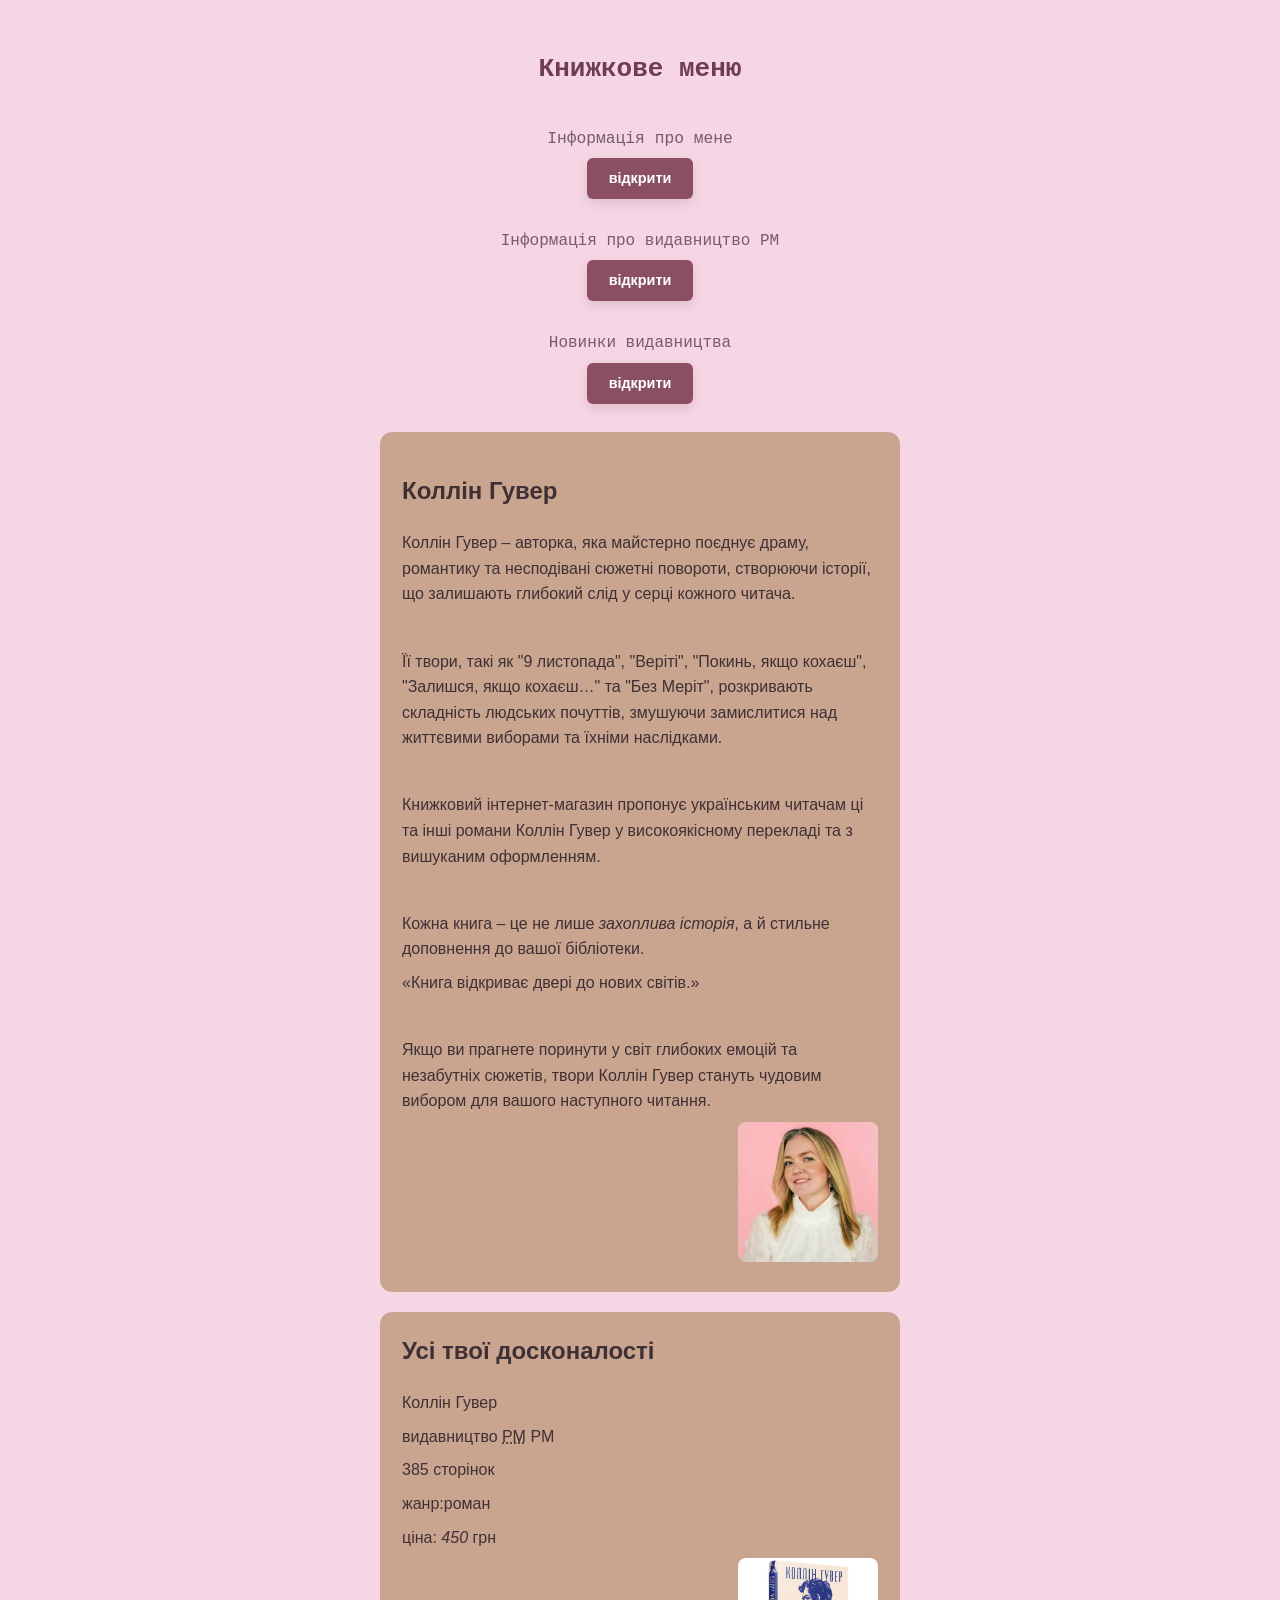
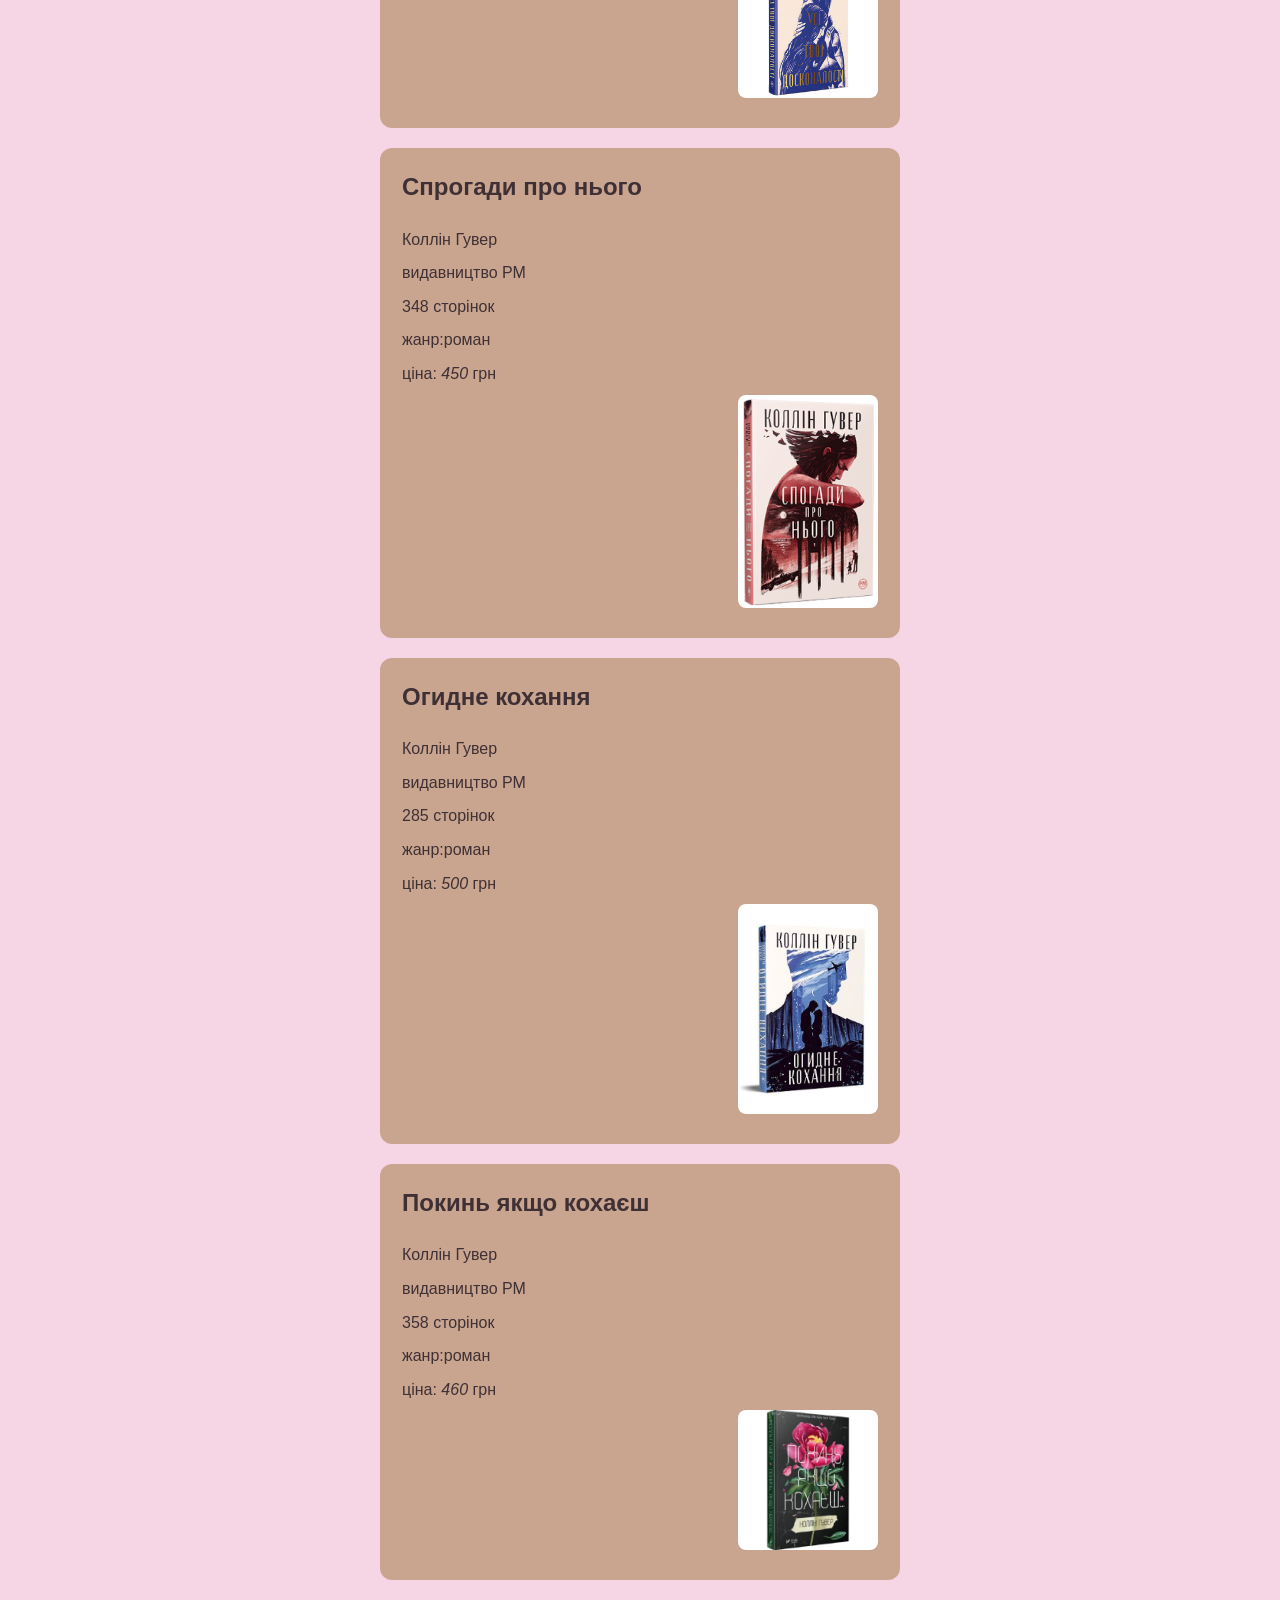
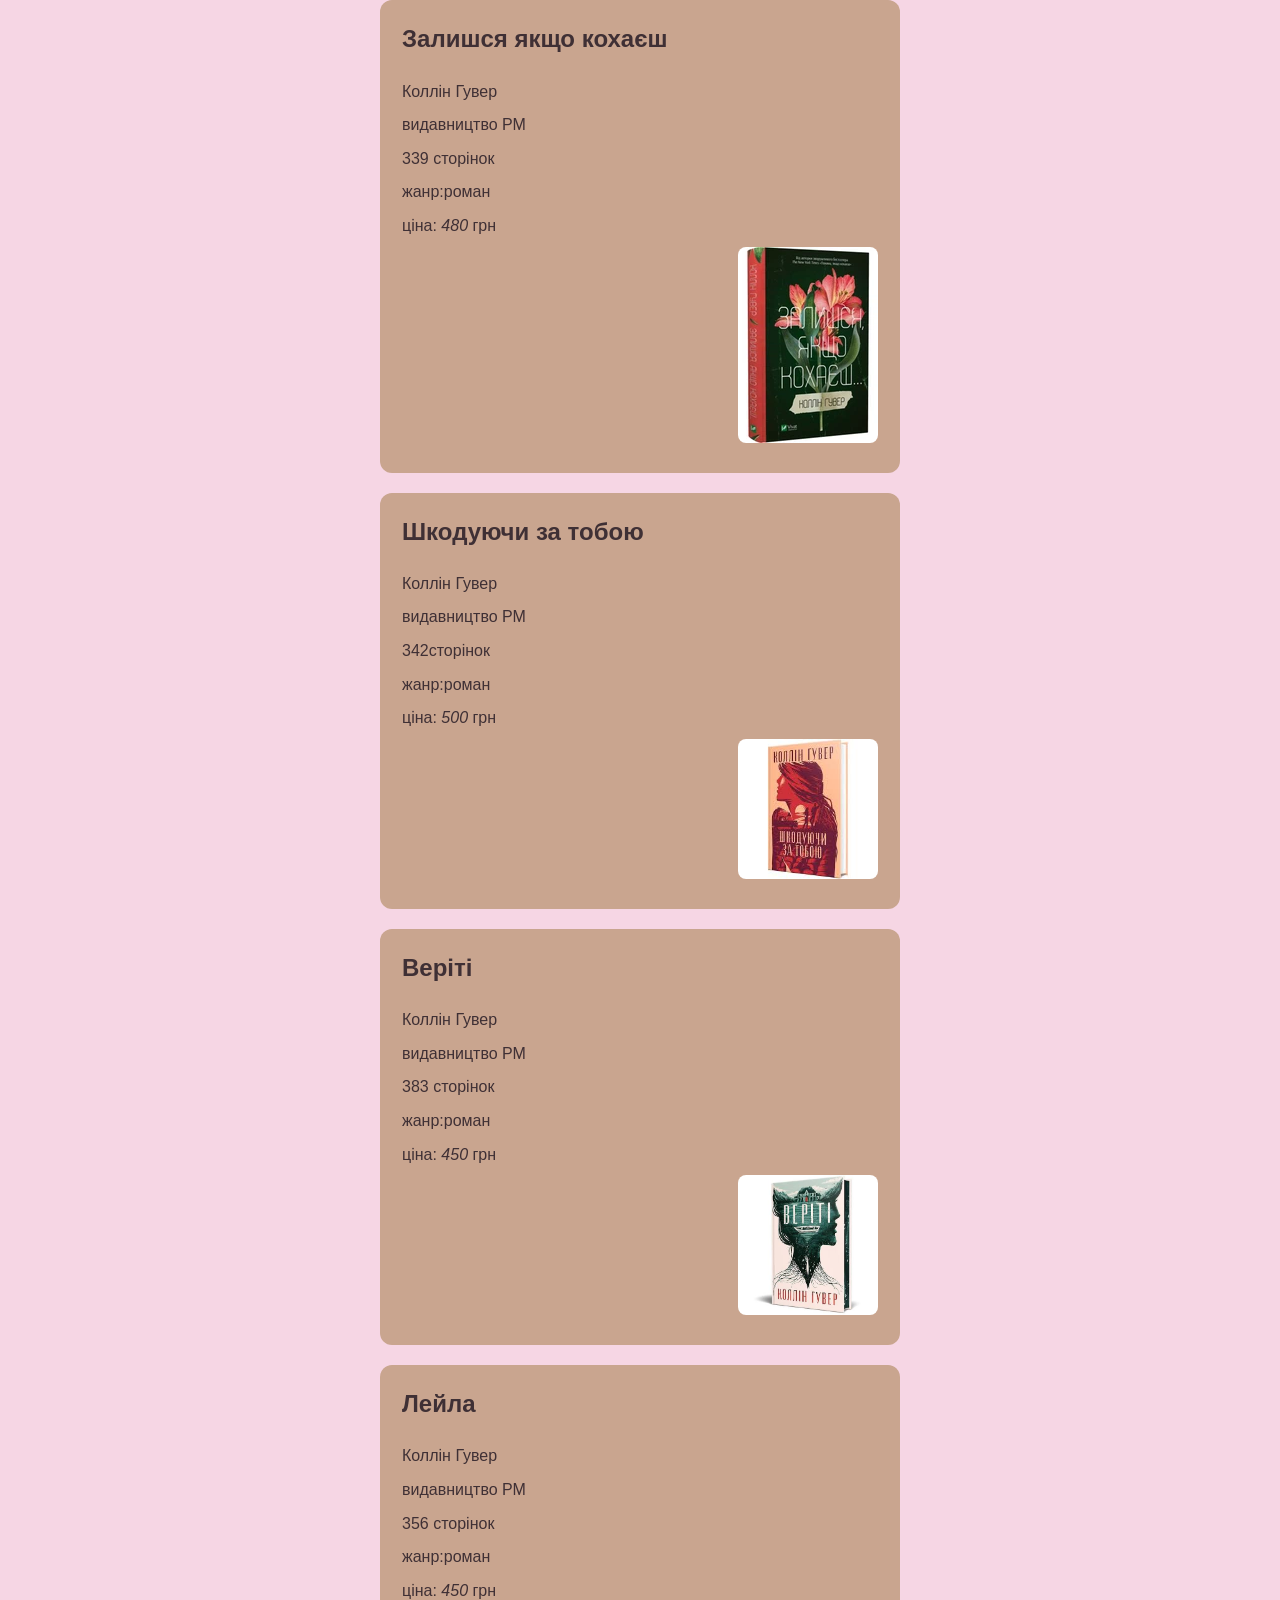
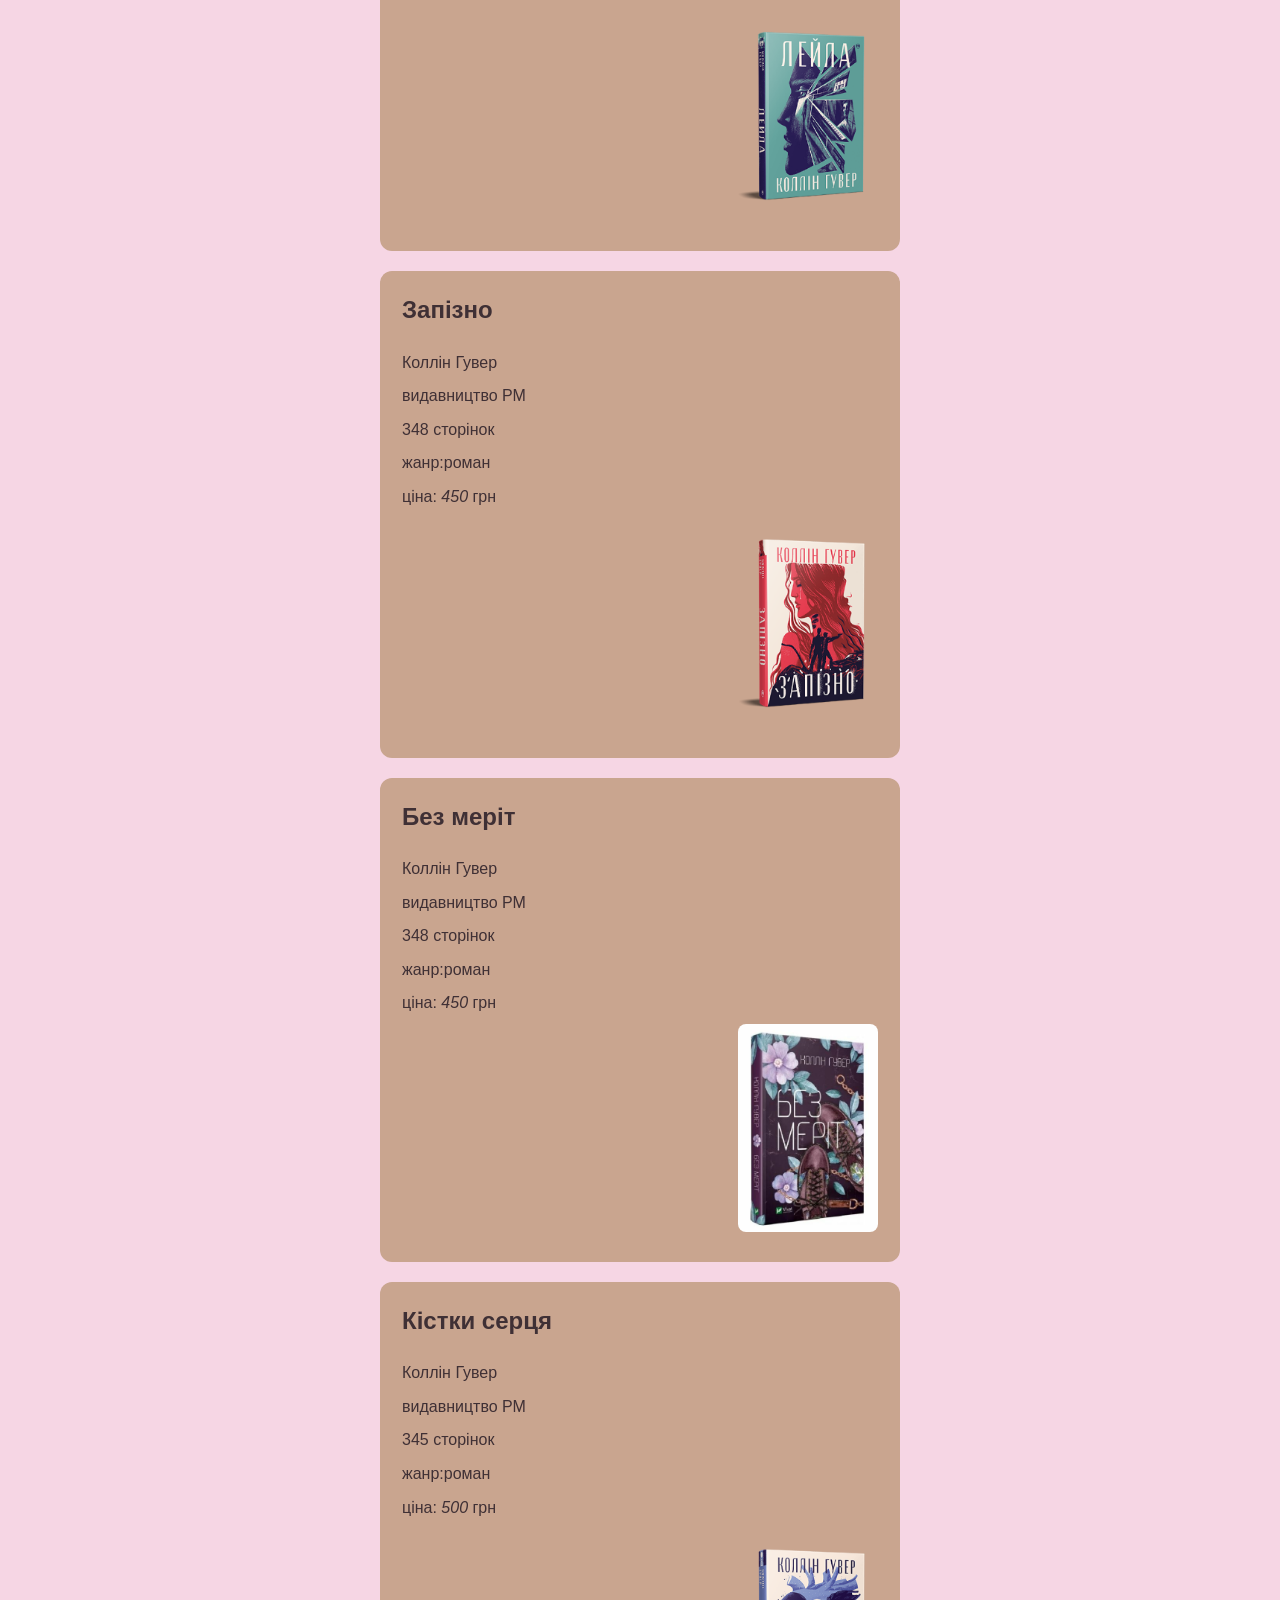
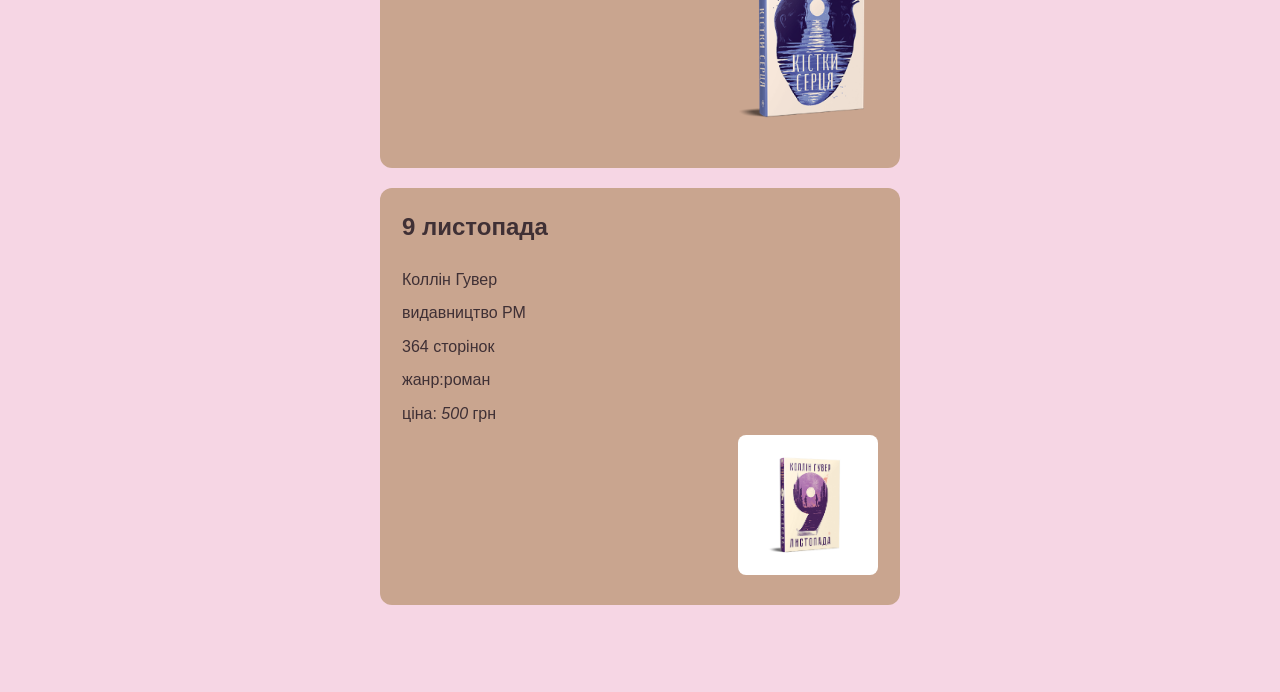
==== index.html @ daf4330b "More tags" ====
<!DOCTYPE html>
<html lang="uk">
<head>
    <meta charset="UTF-8">
    <meta name="author" content="Верстюк Аліна Любомирівна">
    <meta name="description" content="Книжкове меню">
    <meta name="keywords" content="книги, меню, видавництво, РМ, Коллін Гувер">
    <link rel="stylesheet" href="style.css">
    <title>Книжкове меню — книги Коллін Гувер</title>
</head>
<body>
    <header>
        <h1><tt title="Книжкове меню" id="menu-title">Книжкове меню</tt></h1>
        <p style="font-size: 1.25em;" dir="auto" align="center"> <code title="Інформація про мене" id="info-about-me">Інформація про мене</code> </p>
        <a href="avtor.html">відкрити</a>
        <p> <code title="Інформація про видавництво РМ" id="info-publisher">Інформація про видавництво РМ</code> </p>
        <a href="pm.html">відкрити</a>
        <p> <code title="Новинки видавництва" id="new-releases">Новинки видавництва</code> </p>
        <a href="new.html">відкрити</a>
    </header>
    <section class="book">
        <h1>Коллін Гувер</h1>
        <p>Коллін Гувер – авторка, яка майстерно поєднує драму, романтику та несподівані сюжетні повороти, створюючи історії, що залишають глибокий слід у серці кожного читача.</p>
       <br style="font-size: 1.25em;" id="br1" class="br-author">
        <p>Її твори, такі як "9 листопада", "Веріті", "Покинь, якщо кохаєш", "Залишся, якщо кохаєш…" та "Без Меріт", розкривають складність людських почуттів, змушуючи замислитися над життєвими виборами та їхніми наслідками.</p>
        <br style="font-size: 1.25em;" id="br2" class="br-author">
        <p>Книжковий інтернет-магазин пропонує українським читачам ці та інші романи Коллін Гувер у високоякісному перекладі та з вишуканим оформленням.</p>
       <br style="font-size: 1.25em;" id="br3" class="br-author">
        <p>Кожна книга – це не лише <i>захоплива історія</i>, а й стильне доповнення до вашої бібліотеки.</p>
        <p><q>Книга відкриває двері до нових світів.</q></p>
       <br style="font-size: 1.25em;" id="br4" class="br-author">
        <p>Якщо ви прагнете поринути у світ глибоких емоцій та незабутніх сюжетів, твори Коллін Гувер стануть чудовим вибором для вашого наступного читання.</p>
        <img src="images (3).jpeg" alt="book">
    </section>
    <div class="book">
        <h2>Усі твої досконалості</h2>
        <p>Коллін Гувер</p>
        <p>видавництво  <abbr title="Рідна мова" lang="uk" class="publisher">РМ</abbr> РM</p>
        <p>385 сторінок</p>
        <p>жанр:роман</p>
        <p>ціна: <var>450</var> грн</p>
        <img src="74-500x500.jpg" alt="book">
    </div>
     <div class="book">
        <h2>Cпрогади про нього</h2>
        <p>Коллін Гувер</p>
        <p>видавництво РМ</p>
        <p>348 сторінок</p>
        <p>жанр:роман</p>
        <p>ціна: <var> 450</var> грн</p>
        <img src="spogadysite-1500x2250.png" alt="book">
    </div>
    <div class="book">
        <h2>Огидне кохання</h2>
        <p>Коллін Гувер</p>
        <p>видавництво РМ</p>
        <p>285 сторінок</p>
        <p>жанр:роман</p>
        <p>ціна: <var>500</var> грн</p>
        <img src="images.jpeg" alt="book">
    </div>
    <div class="book">
        <h2>Покинь якщо кохаєш</h2>
        <p>Коллін Гувер</p>
        <p>видавництво РМ</p>
        <p>358 сторінок</p>
        <p>жанр:роман</p>
        <p>ціна: <var>460</var> грн</p>
        <img src="13ea3122-9adb-11e8-8100-000c29ae1566_4d723474-8510-11ec-8166-0050568ef5e6.webp" alt="book">
    </div>
    <div class="book">
        <h2>Залишся якщо кохаєш</h2>
        <p>Коллін Гувер</p>
        <p>видавництво РМ</p>
        <p>339 сторінок</p>
        <p>жанр:роман</p>
        <p>ціна: <var>480</var> грн</p>
        <img src="413320401.webp" alt="book">
    </div>
    <div class="book">
        <h2>Шкодуючи за тобою</h2>
        <p>Коллін Гувер</p>
        <p>видавництво РМ</p>
        <p>342сторінок</p>
        <p>жанр:роман</p>
        <p>ціна: <var>500</var> грн</p>
        <img src="images (1).jpeg" alt="book">
    </div>
    <div class="book">
        <h2>Веріті</h2>
        <p>Коллін Гувер</p>
        <p>видавництво РМ</p>
        <p>383 сторінок</p>
        <p>жанр:роман</p>
        <p>ціна: <var>450</var> грн</p>
        <img src="images (2).jpeg" alt="book">
    </div>
    <div class="book">
        <h2>Лейла</h2>
        <p>Коллін Гувер</p>
        <p>видавництво РМ</p>
        <p>356 сторінок</p>
        <p>жанр:роман</p>
        <p>ціна: <var>450</var> грн</p>
        <img src="layla300-1500x2250.png" alt="book">
    </div>
     <div class="book">
        <h2>Запізно</h2>
        <p>Коллін Гувер</p>
        <p>видавництво РМ</p>
        <p>348 сторінок</p>
        <p>жанр:роман</p>
        <p>ціна: <var>450</var> грн</p>
        <img src="toolate-1500x2250.png" alt="book">
    </div>
    <div class="book">
        <h2>Без меріт</h2>
        <p>Коллін Гувер</p>
        <p>видавництво РМ</p>
        <p>348 сторінок</p>
        <p>жанр:роман</p>
        <p>ціна: <var>450</var> грн</p>
        <img src="168d15_w600.jpg" alt="book">
    </div>
     <div class="book">
        <h2>Кістки серця</h2>
        <p>Коллін Гувер</p>
        <p>видавництво РМ</p>
        <p>345 сторінок</p>
        <p>жанр:роман</p>
        <p>ціна: <var>500</var> грн</p>
        <img src="sr-8512-96-01kistkysertsya-1500x2250.png" alt="book">
    </div>
     <div class="book">
        <h2>9 листопада</h2>
        <p>Коллін Гувер</p>
        <p>видавництво РМ</p>
        <p>364 сторінок</p>
        <p>жанр:роман</p>
        <p>ціна: <var>500</var> грн</p>
        <img src="582135912.webp" alt="book">
    </div>
</body>
</html>
---- style.css ----
body {
    max-width: 1120px; /* Максимальна ширина */
    margin: 0 auto; /* Зовнішні відступи та центрування */
    padding: 48px 24px 72px; /* Внутрішні відступи */
    color: #3f3035; /* Колір тексту */
    background: #f6d6e4; /* Колір фону */
    font-family: Arial, Helvetica, sans-serif; /* Шрифт тексту */
    line-height: 1.6; /* Міжрядковий інтервал */
}

body > h1,
body > header > h1 {
    margin: 0 0 36px; /* Зовнішні відступи */
    color: #6f3d50; /* Колір тексту */
    font-family: Georgia, 'Times New Roman', serif; /* Шрифт заголовка */
    line-height: 1.1; /* Міжрядковий інтервал */
    text-align: center; /* Вирівнювання по центру */
}

body > p,
body > header > p {
    max-width: 760px; /* Максимальна ширина */
    margin: 18px auto 6px; /* Відступи та центрування */
    color: #755d66; /* Колір тексту */
    font-size: 1rem; /* Розмір шрифту */
    text-align: center; /* Вирівнювання по центру */
}

body > a,
body > header > a {
    display: block; /* Блокове відображення */
    width: fit-content; /* Ширина за вмістом */
    margin: 0 auto 28px; /* Відступи та центрування */
    padding: 9px 22px; /* Внутрішні відступи */
    color: #ffffff; /* Колір тексту */
    background: #8a4f63; /* Колір фону */
    border-radius: 6px; /* Заокруглення кутів */
    box-shadow: 0 4px 12px rgba(111, 61, 80, 0.16); /* Тінь елемента */
    font-size: 0.9rem; /* Розмір шрифту */
    font-weight: 600; /* Насиченість шрифту */
    text-decoration: none; /* Без підкреслення */
}

body > a:hover,
body > a:focus-visible,
body > header > a:hover,
body > header > a:focus-visible {
    color: #ffffff; /* Колір тексту */
    background: #703b50; /* Колір фону */
    box-shadow: 0 7px 16px rgba(111, 61, 80, 0.22); /* Тінь елемента */
    transform: translateY(-2px); /* Зсув угору */
}

.publisher-page {
    max-width: 900px; /* Максимальна ширина */
    background: #f3d2df; /* Колір фону */
}

.publisher-heading {
    margin-bottom: 28px; /* Нижній відступ */
    color: #704552; /* Колір тексту */
}

.publisher-description {
    max-width: 820px; /* Максимальна ширина */
    padding: 28px 32px; /* Внутрішні відступи */
    color: #5c4144; /* Колір тексту */
    background: #d8b69f; /* Колір фону */
    border: 1px solid rgba(112, 69, 82, 0.14); /* Рамка елемента */
    border-radius: 8px; /* Заокруглення кутів */
    box-shadow: 0 8px 20px rgba(112, 69, 82, 0.1); /* Тінь елемента */
    text-align: left; /* Вирівнювання ліворуч */
}

.publisher-logo {
    display: block; /* Блокове відображення */
    max-width: min(100%, 260px); /* Адаптивна максимальна ширина */
    height: auto; /* Автоматична висота */
    margin: 32px auto 0; /* Відступи та центрування */
    border-radius: 8px; /* Заокруглення кутів */
}

.author-page {
    max-width: 900px; /* Максимальна ширина */
    background: #f4d7e2; /* Колір фону */
}

.author-heading {
    margin-bottom: 28px; /* Нижній відступ */
    color: #704552; /* Колір тексту */
}

.author-description {
    max-width: 760px; /* Максимальна ширина */
    margin: 12px auto; /* Відступи та центрування */
    padding: 16px 24px; /* Внутрішні відступи */
    color: #5c4144; /* Колір тексту */
    background: #d7b39d; /* Колір фону */
    border-left: 4px solid #8a4f63; /* Ліва рамка */
    border-radius: 6px; /* Заокруглення кутів */
    box-shadow: 0 6px 16px rgba(112, 69, 82, 0.1); /* Тінь елемента */
}

.author-intro {
    color: #673d4b; /* Колір тексту */
    font-family: Georgia, 'Times New Roman', serif; /* Шрифт тексту */
    font-size: 1.35rem; /* Розмір шрифту */
    font-weight: 700; /* Жирний шрифт */
    text-align: center; /* Вирівнювання по центру */
}

.author-photo {
    display: block; /* Блокове відображення */
    width: min(100%, 280px); /* Адаптивна ширина */
    height: 340px; /* Висота */
    margin: 30px auto 0; /* Відступи та центрування */
    object-fit: cover; /* Заповнення області з обрізанням */
    border: 6px solid #fff1f5; /* Рамка зображення */
    border-radius: 8px; /* Заокруглення кутів */
    box-shadow: 0 8px 20px rgba(112, 69, 82, 0.18); /* Тінь елемента */
}

.new-books-page {
    max-width: 980px; /* Максимальна ширина */
    background: #f4d7e2; /* Колір фону */
}

.new-books-page > h1 {
    margin-bottom: 40px; /* Нижній відступ */
    color: #704552; /* Колір тексту */
}

.new-book-card {
    max-width: 650px; /* Максимальна ширина */
    min-height: 155px; /* Мінімальна висота */
    margin: 22px auto; /* Відступи та центрування */
    padding: 20px 24px; /* Внутрішні відступи */
    background: #d7b39d; /* Колір фону */
    border: 1px solid rgba(112, 69, 82, 0.14); /* Рамка елемента */
    border-radius: 12px; /* Заокруглення кутів */
    box-shadow: 0 8px 20px rgba(112, 69, 82, 0.1); /* Тінь елемента */
    box-sizing: border-box; /* Розміри разом із рамкою */
    overflow: hidden; /* Вміщення плаваючого зображення */
}

.new-book-card h2 {
    margin: 0; /* Без зовнішніх відступів */
    color: #673d4b; /* Колір тексту */
    font-family: Georgia, 'Times New Roman', serif; /* Шрифт заголовка */
    font-size: 1.35rem; /* Розмір шрифту */
}

.new-book-card p {
    margin: 6px 0 0; /* Верхній відступ */
    color: #674f52; /* Колір тексту */
}

.new-book-card img {
    float: right; /* Розташування праворуч */
    width: 110px; /* Ширина */
    height: 155px; /* Висота */
    margin-left: 28px; /* Відступ від тексту */
    object-fit: cover; /* Заповнення області з обрізанням */
    border: 4px solid #fbeaf0; /* Рамка зображення */
    border-radius: 8px; /* Заокруглення кутів */
    box-shadow: 0 6px 14px rgba(103, 61, 75, 0.22); /* Тінь елемента */
    box-sizing: border-box; /* Розміри разом із рамкою */
}

.book{
    max-width: 520px; /* Максимальна ширина */
    padding: 20px 22px; /* Внутрішні відступи */
    margin: 20px auto; /* Відступи та центрування */
    background-color: #c9a58f; /* Колір фону */
    border-radius: 12px; /* Заокруглення кутів */
    box-sizing: border-box; /* Розміри разом із рамкою */
    overflow: hidden; /* Приховування зайвого вмісту */
}

.book h2 {
    margin-top: 0; /* Без верхнього відступу */
}

.book img {
    float: right; /* Розташування праворуч */
    width: 140px; /* Ширина */
    height: auto; /* Автоматична висота */
    margin-left: 20px; /* Лівий відступ */
    margin-bottom: 10px; /* Нижній відступ */
    border-radius: 8px; /* Заокруглення кутів */
    display: block; /* Блокове відображення */
}

.book p {
    margin: 8px 0; /* Вертикальні відступи */
}
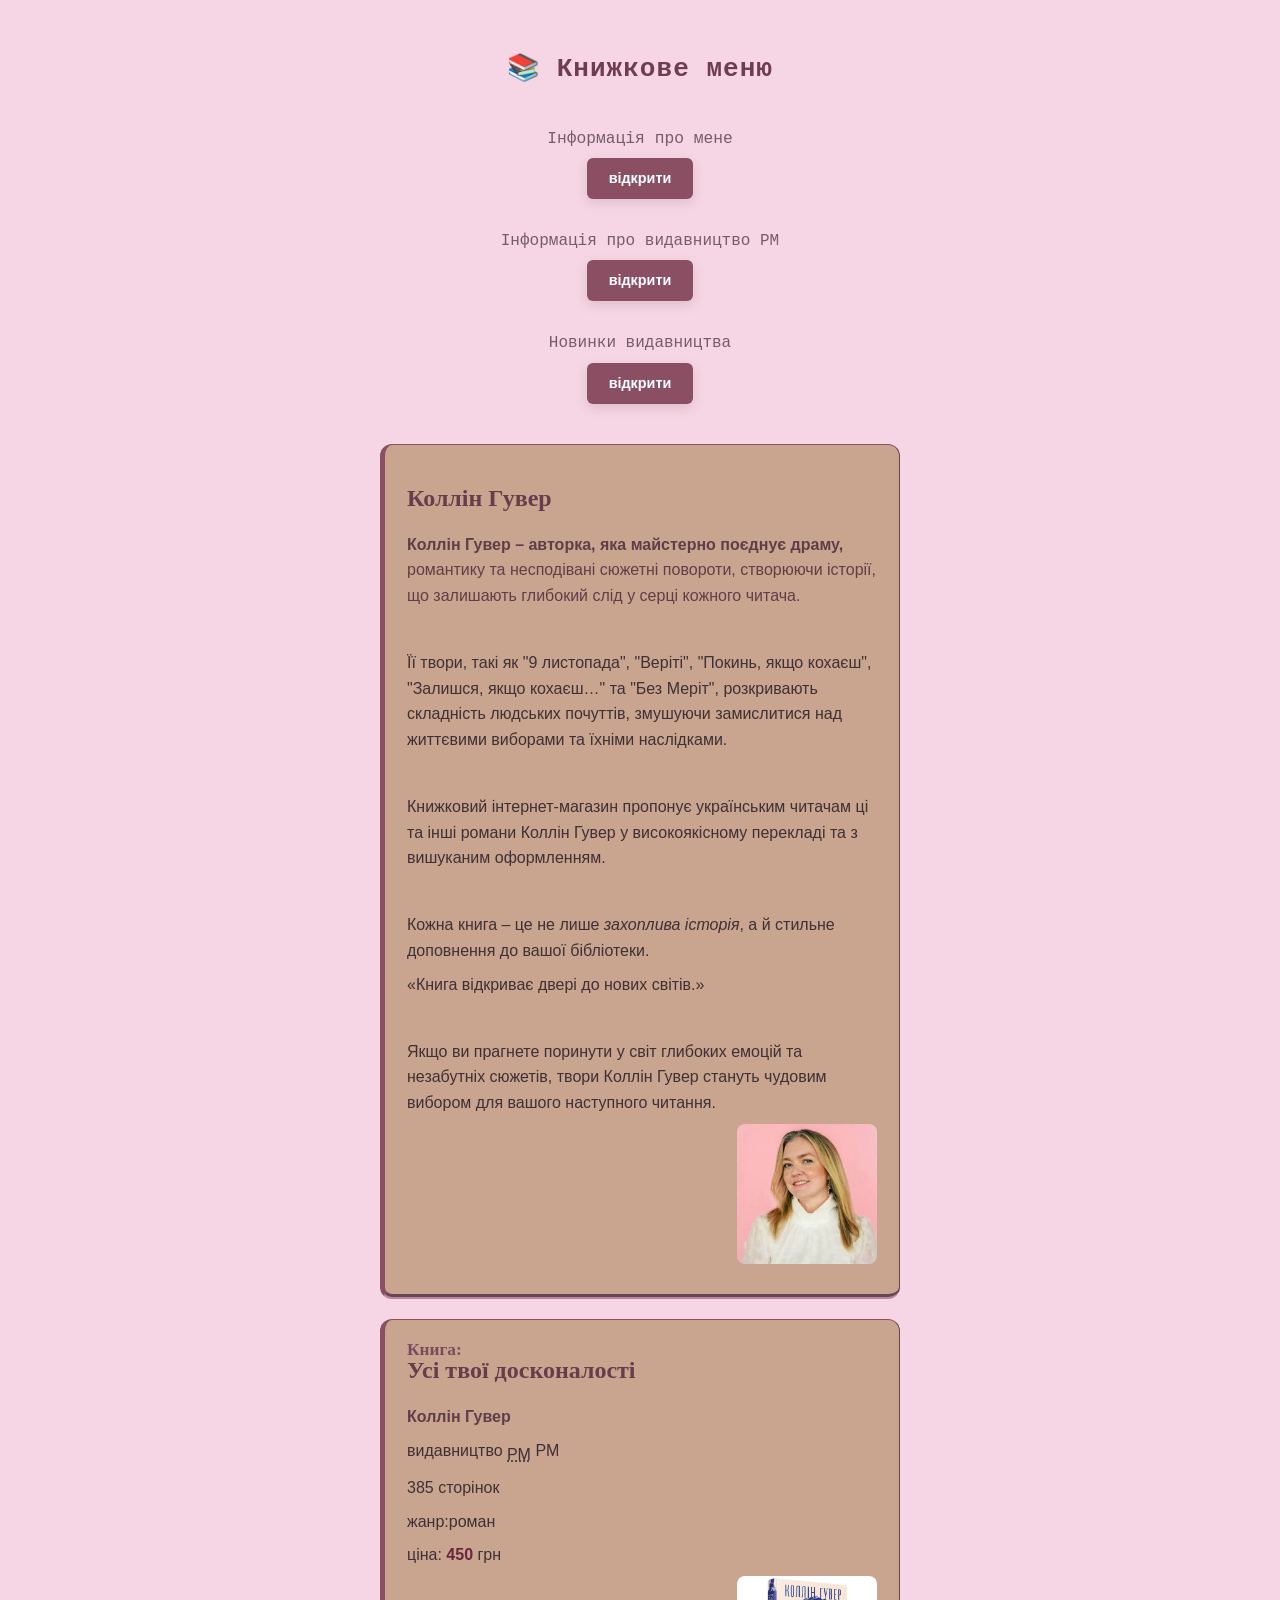
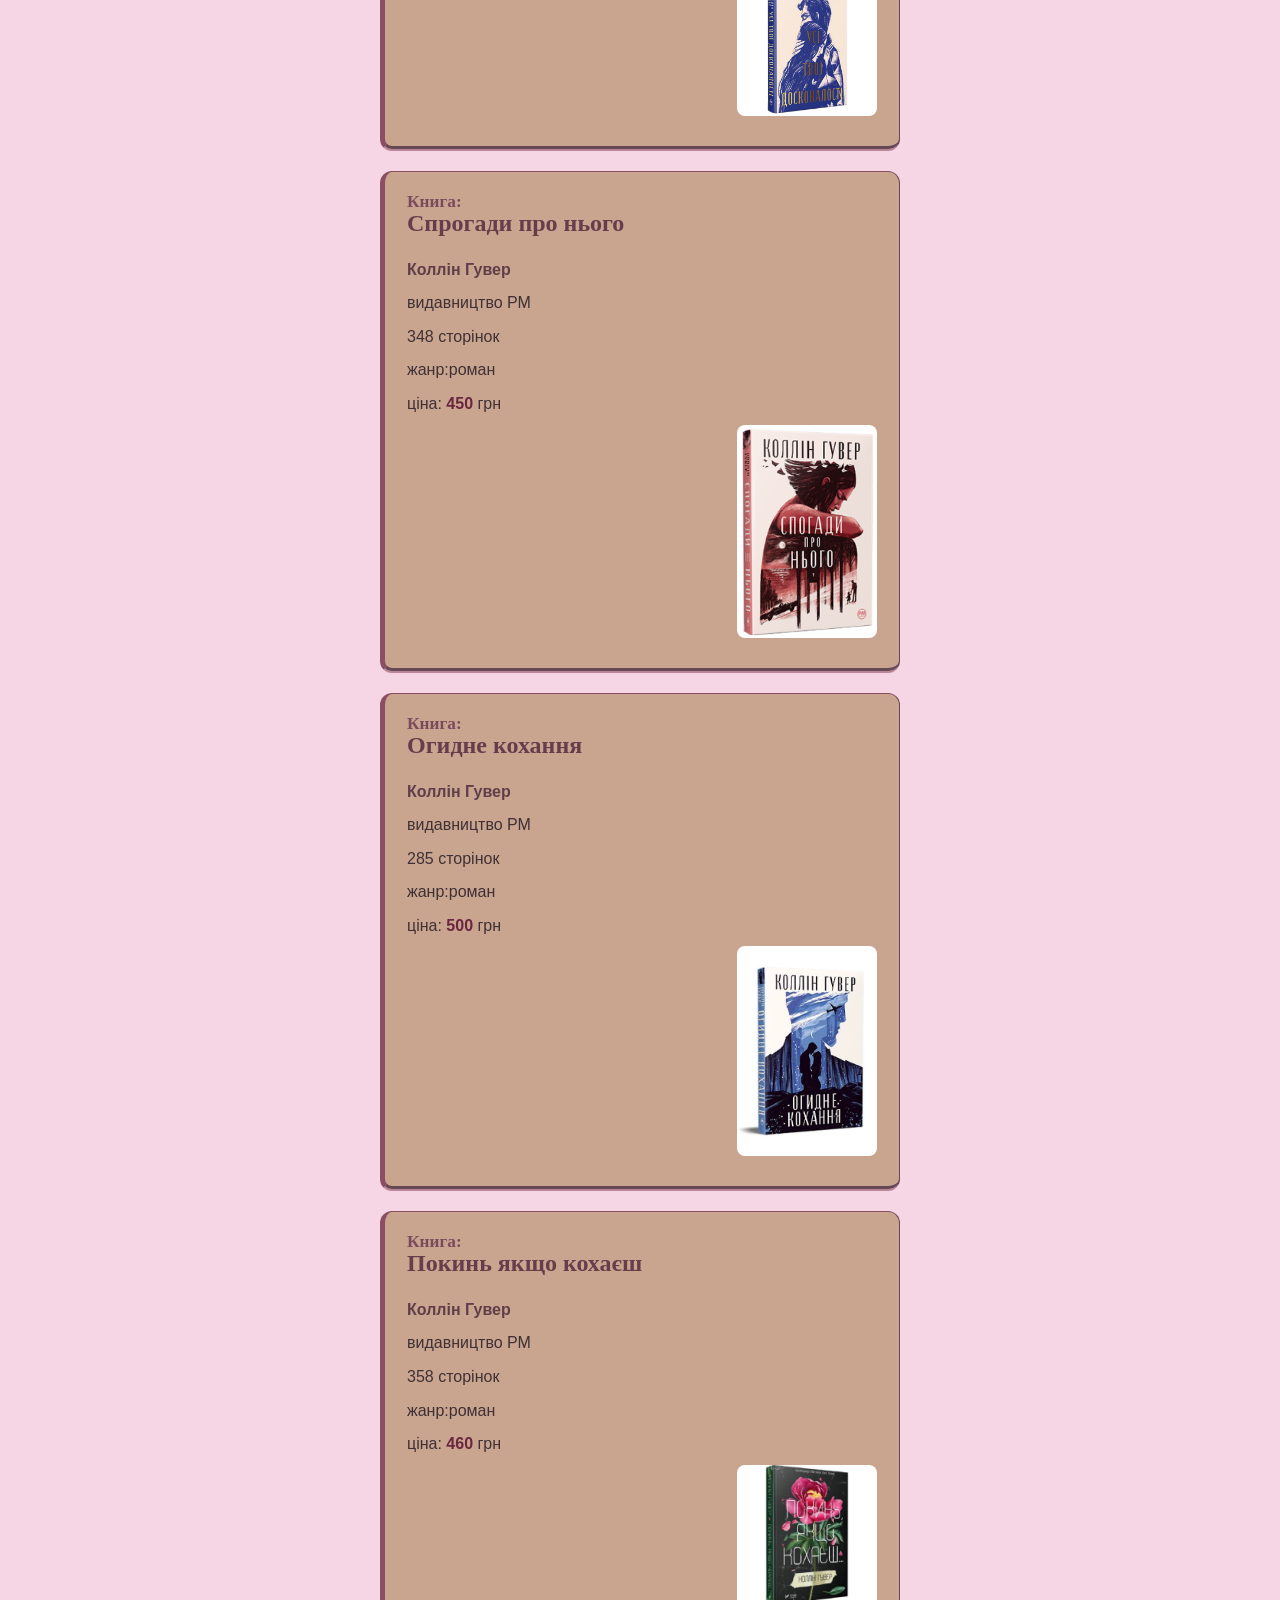
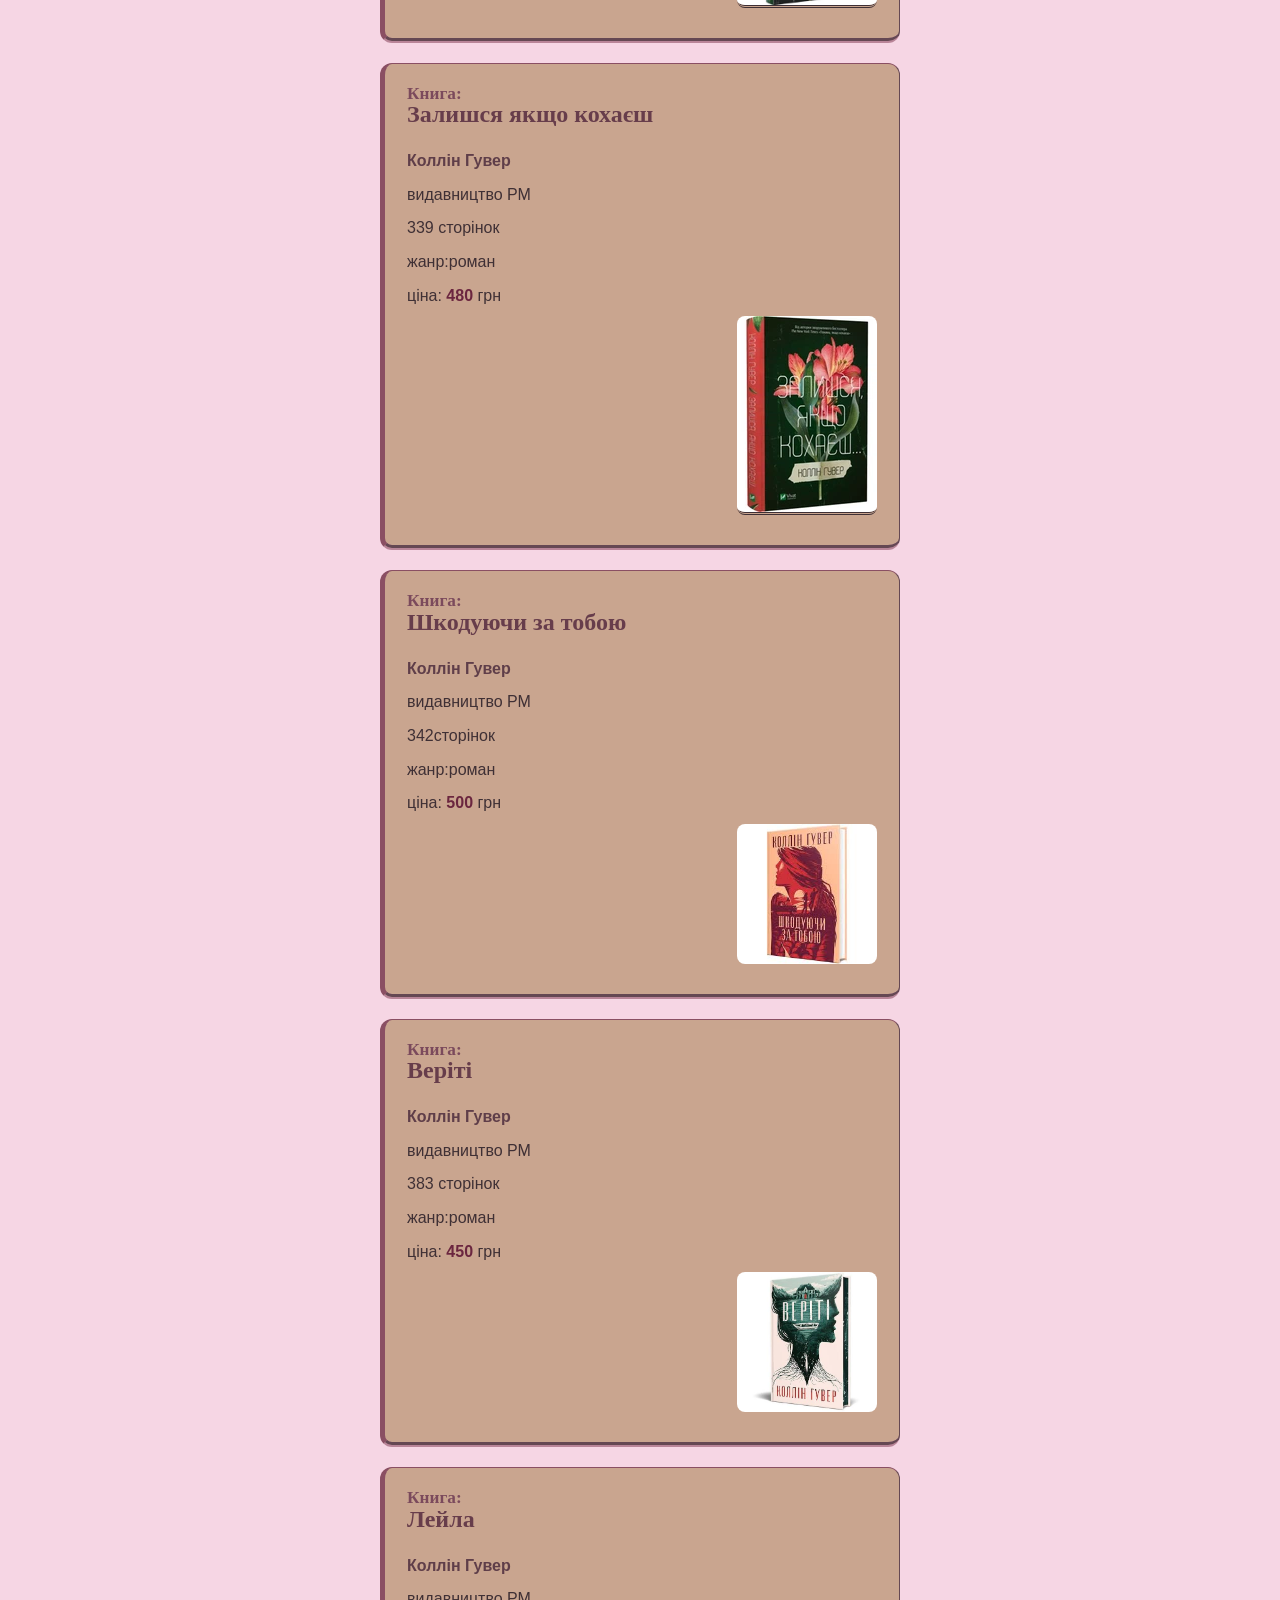
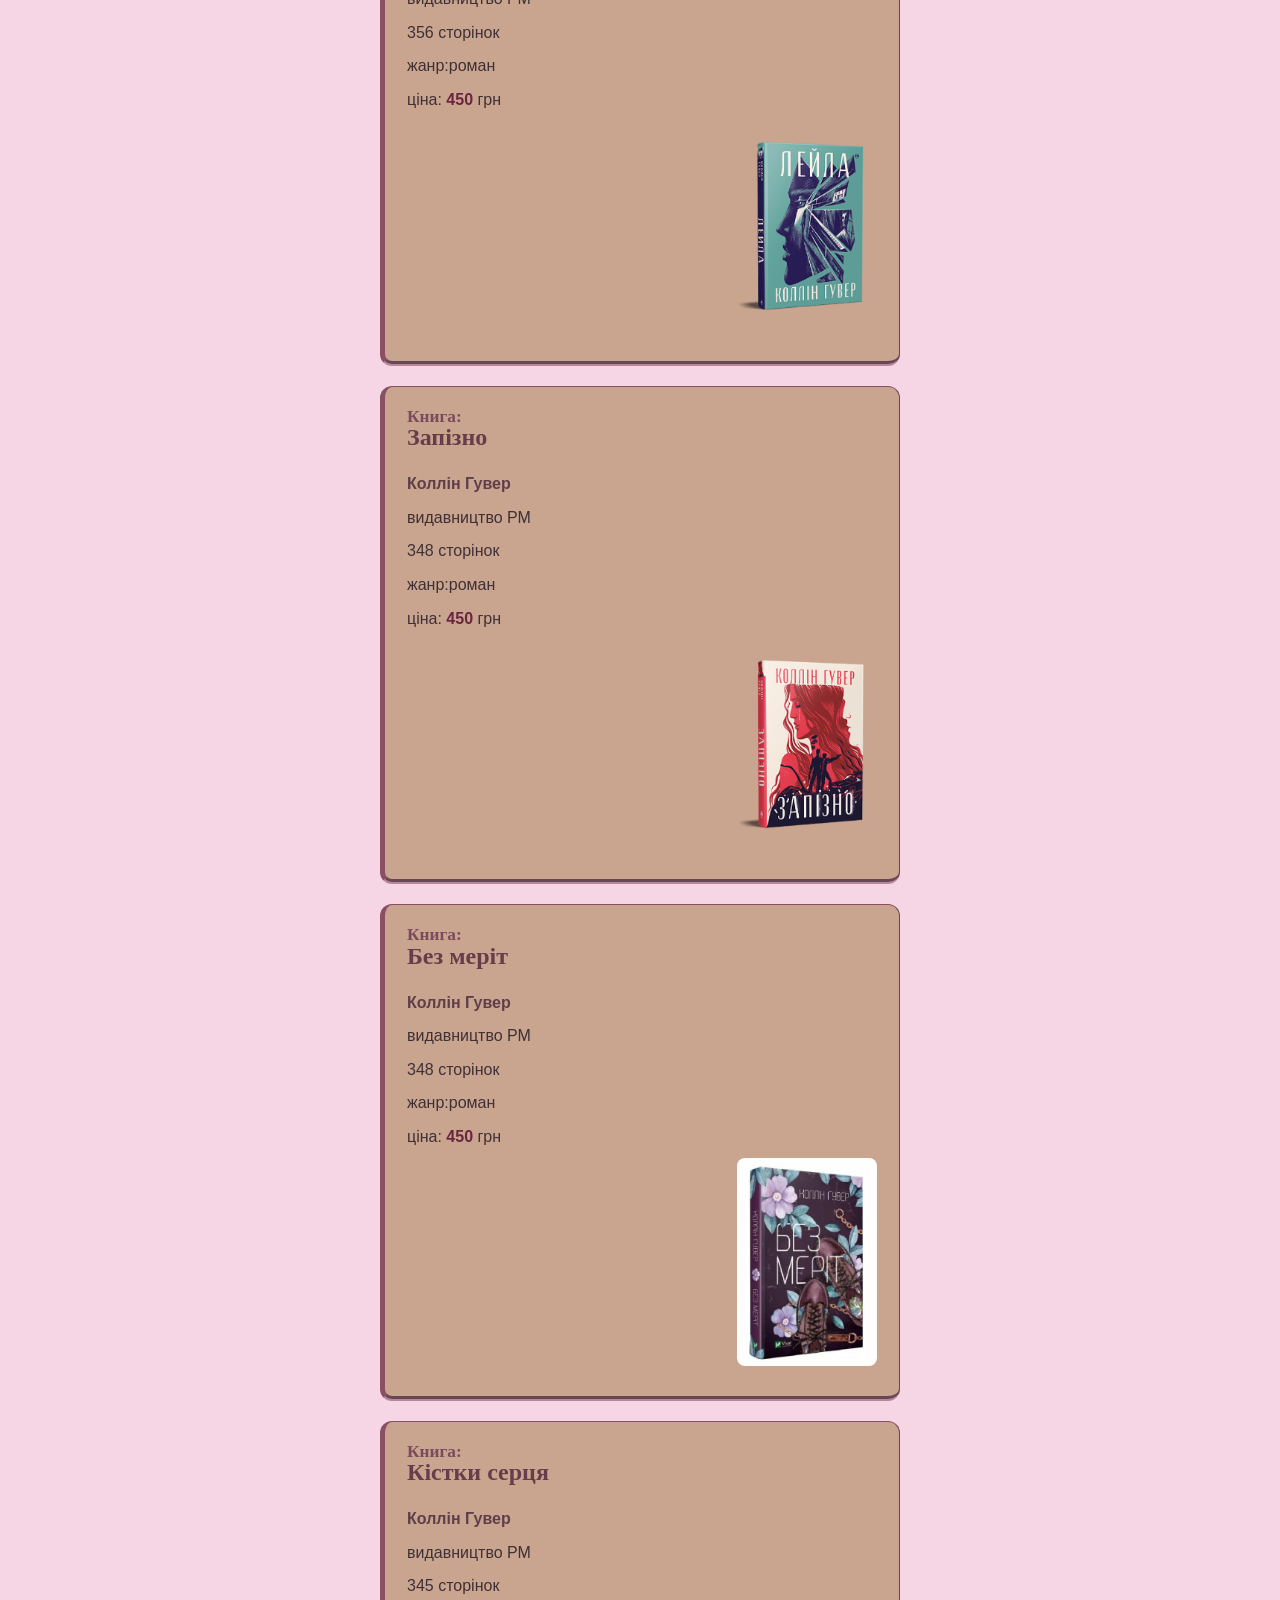
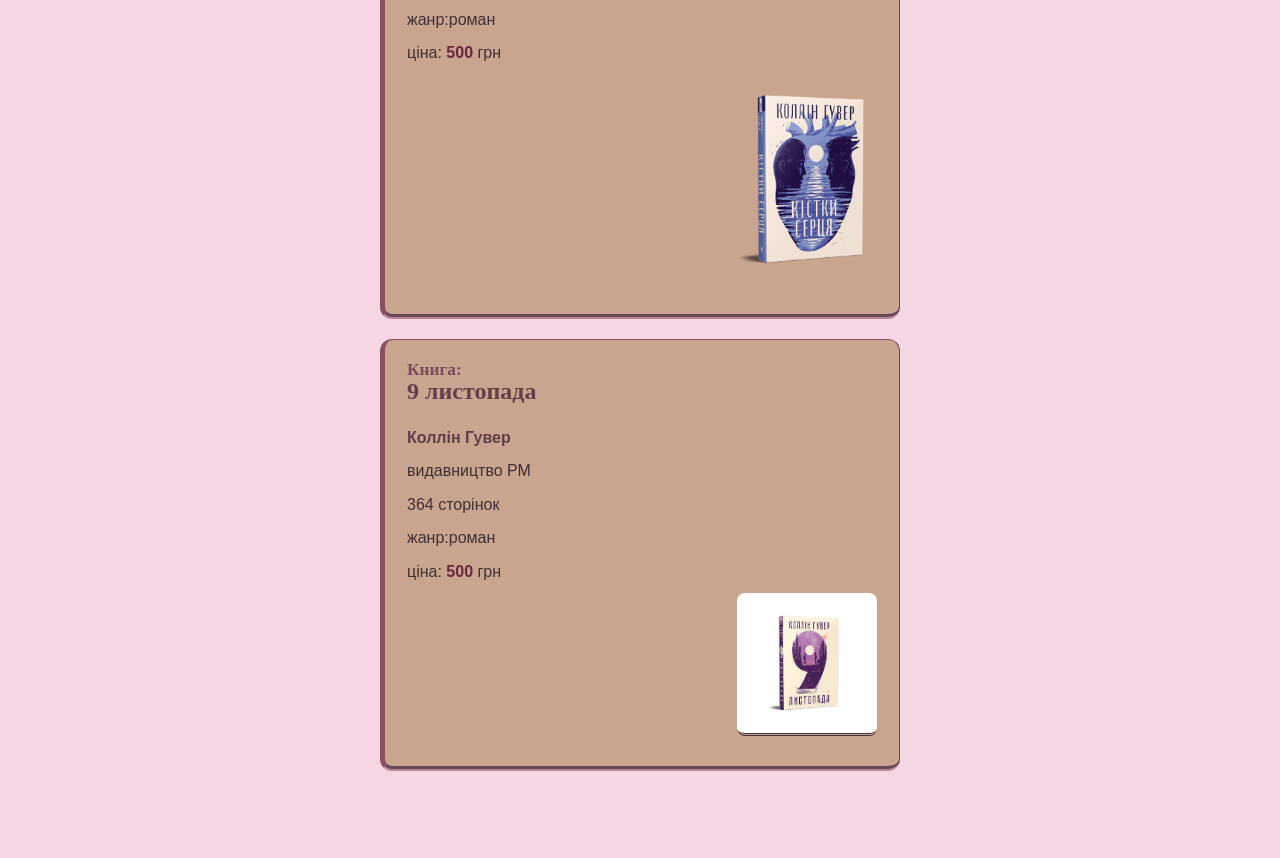
==== commit 48ab9c69: "more styles" ====
--- a/index.html
+++ b/index.html
@@ -47,7 +47,7 @@
         <p>видавництво РМ</p>
         <p>348 сторінок</p>
         <p>жанр:роман</p>
-        <p>ціна: <var> 450</var> грн</p>
+        <p>ціна: <var>450</var> грн</p>
         <img src="spogadysite-1500x2250.png" alt="book">
     </div>
     <div class="book">
--- a/style.css
+++ b/style.css
@@ -1,3 +1,9 @@
+*,
+*::before,
+*::after {
+    box-sizing: border-box; /* Розрахунок розміру */
+}
+
 body {
     max-width: 1120px; /* Максимальна ширина */
     margin: 0 auto; /* Зовнішні відступи та центрування */
@@ -6,191 +12,344 @@
     background: #f6d6e4; /* Колір фону */
     font-family: Arial, Helvetica, sans-serif; /* Шрифт тексту */
     line-height: 1.6; /* Міжрядковий інтервал */
+    overflow-x: hidden; /* Без горизонтальної прокрутки */
+}
+
+#menu-title {
+    letter-spacing: 0.04em; /* Інтервал між літерами */
+}
+
+[title="Ціна"] {
+    font-weight: 700; /* Товщина шрифту */
+}
+
+img[src*=".webp"] {
+    border-bottom-style: double; /* Стиль нижньої рамки */
+}
+
+[lang|="uk"] {
+    hyphens: auto; /* Перенесення слів */
 }
 
 body > h1,
 body > header > h1 {
-    margin: 0 0 36px; /* Зовнішні відступи */
-    color: #6f3d50; /* Колір тексту */
-    font-family: Georgia, 'Times New Roman', serif; /* Шрифт заголовка */
-    line-height: 1.1; /* Міжрядковий інтервал */
-    text-align: center; /* Вирівнювання по центру */
+    margin: 0 0 36px;
+    color: #6f3d50;
+    font-family: Georgia, 'Times New Roman', serif;
+    line-height: 1.1;
+    text-align: center; /* Вирівнювання тексту */
 }
 
 body > p,
 body > header > p {
-    max-width: 760px; /* Максимальна ширина */
-    margin: 18px auto 6px; /* Відступи та центрування */
-    color: #755d66; /* Колір тексту */
+    max-width: 760px;
+    margin: 18px auto 6px;
+    color: #755d66;
     font-size: 1rem; /* Розмір шрифту */
-    text-align: center; /* Вирівнювання по центру */
-}
-
-body > a,
+    text-align: center;
+}
+
 body > header > a {
     display: block; /* Блокове відображення */
-    width: fit-content; /* Ширина за вмістом */
-    margin: 0 auto 28px; /* Відступи та центрування */
-    padding: 9px 22px; /* Внутрішні відступи */
-    color: #ffffff; /* Колір тексту */
-    background: #8a4f63; /* Колір фону */
+    width: fit-content; /* Ширина */
+    margin: 0 auto 28px;
+    padding: 9px 22px;
+    color: #ffffff;
+    background: #8a4f63;
     border-radius: 6px; /* Заокруглення кутів */
     box-shadow: 0 4px 12px rgba(111, 61, 80, 0.16); /* Тінь елемента */
-    font-size: 0.9rem; /* Розмір шрифту */
-    font-weight: 600; /* Насиченість шрифту */
-    text-decoration: none; /* Без підкреслення */
-}
-
-body > a:hover,
-body > a:focus-visible,
+    font-size: 0.9rem;
+    font-weight: 600;
+    text-decoration: none; /* Оформлення тексту */
+}
+
+body > header > a:link {
+    color: #ffffff;
+}
+
+body > header > a:visited {
+    background-color: #76505e; /* Колір фону */
+}
+
 body > header > a:hover,
 body > header > a:focus-visible {
-    color: #ffffff; /* Колір тексту */
-    background: #703b50; /* Колір фону */
-    box-shadow: 0 7px 16px rgba(111, 61, 80, 0.22); /* Тінь елемента */
-    transform: translateY(-2px); /* Зсув угору */
+    color: #ffffff;
+    background: #703b50;
+    box-shadow: 0 7px 16px rgba(111, 61, 80, 0.22);
+    transform: translateY(-2px); /* Перетворення елемента */
+}
+
+body > header > a:active {
+    transform: translateY(0);
+}
+
+a:focus,
+a:focus-visible {
+    outline-width: 3px; /* Товщина контуру */
+    outline-style: solid; /* Стиль контуру */
+    outline-color: #4f2435; /* Колір контуру */
+    outline-offset: 3px; /* Відступ контуру */
+}
+
+a[href^="mailto:"] {
+    color: #6f3d50;
+}
+
+a[href^="tel:"] {
+    color: #704552;
+}
+
+header p:first-of-type {
+    margin-top: 0; /* Верхній відступ */
+}
+
+header a:last-child {
+    margin-bottom: 40px; /* Нижній відступ */
+}
+
+[title="Книжкове меню"]::before {
+    content: "📚 "; /* Вставлений вміст */
 }
 
 .publisher-page {
-    max-width: 900px; /* Максимальна ширина */
-    background: #f3d2df; /* Колір фону */
+    max-width: 900px;
+    background: #f3d2df;
 }
 
 .publisher-heading {
-    margin-bottom: 28px; /* Нижній відступ */
-    color: #704552; /* Колір тексту */
+    margin-bottom: 28px;
+    color: #704552;
 }
 
 .publisher-description {
-    max-width: 820px; /* Максимальна ширина */
-    padding: 28px 32px; /* Внутрішні відступи */
-    color: #5c4144; /* Колір тексту */
-    background: #d8b69f; /* Колір фону */
-    border: 1px solid rgba(112, 69, 82, 0.14); /* Рамка елемента */
-    border-radius: 8px; /* Заокруглення кутів */
-    box-shadow: 0 8px 20px rgba(112, 69, 82, 0.1); /* Тінь елемента */
-    text-align: left; /* Вирівнювання ліворуч */
+    max-width: 820px;
+    padding: 28px 32px;
+    color: #5c4144;
+    background: #d8b69f;
+    border: 1px solid rgba(112, 69, 82, 0.14); /* Рамка */
+    border-radius: 8px;
+    box-shadow: 0 8px 20px rgba(112, 69, 82, 0.1);
+    text-align: left;
+    white-space: pre-line; /* Обробка пробілів */
+}
+
+.publisher-description::first-line {
+    color: #6f3d50;
+    font-weight: 700;
 }
 
 .publisher-logo {
-    display: block; /* Блокове відображення */
-    max-width: min(100%, 260px); /* Адаптивна максимальна ширина */
-    height: auto; /* Автоматична висота */
-    margin: 32px auto 0; /* Відступи та центрування */
-    border-radius: 8px; /* Заокруглення кутів */
+    display: block;
+    max-width: min(100%, 260px);
+    height: auto; /* Висота */
+    margin: 32px auto 0;
+    border-radius: 8px;
 }
 
 .author-page {
-    max-width: 900px; /* Максимальна ширина */
-    background: #f4d7e2; /* Колір фону */
+    max-width: 900px;
+    background: #f4d7e2;
 }
 
 .author-heading {
-    margin-bottom: 28px; /* Нижній відступ */
-    color: #704552; /* Колір тексту */
+    margin-bottom: 28px;
+    color: #704552;
 }
 
 .author-description {
-    max-width: 760px; /* Максимальна ширина */
-    margin: 12px auto; /* Відступи та центрування */
-    padding: 16px 24px; /* Внутрішні відступи */
-    color: #5c4144; /* Колір тексту */
-    background: #d7b39d; /* Колір фону */
+    max-width: 760px;
+    margin: 12px auto;
+    padding: 16px 24px;
+    color: #5c4144;
+    background: #d7b39d;
     border-left: 4px solid #8a4f63; /* Ліва рамка */
-    border-radius: 6px; /* Заокруглення кутів */
-    box-shadow: 0 6px 16px rgba(112, 69, 82, 0.1); /* Тінь елемента */
+    border-radius: 6px;
+    box-shadow: 0 6px 16px rgba(112, 69, 82, 0.1);
+}
+
+.author-description:first-of-type {
+    border-left-width: thick; /* Товщина лівої рамки */
 }
 
 .author-intro {
-    color: #673d4b; /* Колір тексту */
-    font-family: Georgia, 'Times New Roman', serif; /* Шрифт тексту */
-    font-size: 1.35rem; /* Розмір шрифту */
-    font-weight: 700; /* Жирний шрифт */
-    text-align: center; /* Вирівнювання по центру */
+    color: #673d4b;
+    font-family: Georgia, 'Times New Roman', serif;
+    font-size: 1.35rem;
+    font-weight: 700;
+    text-align: center;
 }
 
 .author-photo {
-    display: block; /* Блокове відображення */
-    width: min(100%, 280px); /* Адаптивна ширина */
-    height: 340px; /* Висота */
-    margin: 30px auto 0; /* Відступи та центрування */
-    object-fit: cover; /* Заповнення області з обрізанням */
-    border: 6px solid #fff1f5; /* Рамка зображення */
-    border-radius: 8px; /* Заокруглення кутів */
-    box-shadow: 0 8px 20px rgba(112, 69, 82, 0.18); /* Тінь елемента */
+    display: block;
+    width: min(100%, 280px);
+    height: 340px;
+    margin: 30px auto 0;
+    object-fit: cover; /* Масштабування вмісту */
+    border: 6px solid #fff1f5;
+    border-radius: 8px;
+    box-shadow: 0 8px 20px rgba(112, 69, 82, 0.18);
+}
+
+#contact-info {
+    margin-top: 28px;
 }
 
 .new-books-page {
-    max-width: 980px; /* Максимальна ширина */
-    background: #f4d7e2; /* Колір фону */
+    max-width: 980px;
+    background: #f4d7e2;
 }
 
 .new-books-page > h1 {
-    margin-bottom: 40px; /* Нижній відступ */
-    color: #704552; /* Колір тексту */
+    margin-bottom: 40px;
+    color: #704552;
 }
 
 .new-book-card {
-    max-width: 650px; /* Максимальна ширина */
+    max-width: 650px;
     min-height: 155px; /* Мінімальна висота */
-    margin: 22px auto; /* Відступи та центрування */
-    padding: 20px 24px; /* Внутрішні відступи */
-    background: #d7b39d; /* Колір фону */
-    border: 1px solid rgba(112, 69, 82, 0.14); /* Рамка елемента */
-    border-radius: 12px; /* Заокруглення кутів */
-    box-shadow: 0 8px 20px rgba(112, 69, 82, 0.1); /* Тінь елемента */
-    box-sizing: border-box; /* Розміри разом із рамкою */
-    overflow: hidden; /* Вміщення плаваючого зображення */
+    margin: 22px auto;
+    padding: 20px 24px;
+    background: #d7b39d;
+    border: 1px solid rgba(112, 69, 82, 0.14);
+    border-radius: 12px;
+    box-shadow: 0 8px 20px rgba(112, 69, 82, 0.1);
+    overflow: hidden; /* Переповнення */
+    background-image: linear-gradient(135deg, rgba(255, 255, 255, 0.14), transparent); /* Фонове зображення */
+}
+
+.new-book-card:first-of-type {
+    border-top-width: thin; /* Товщина верхньої рамки */
+    border-top-style: double; /* Стиль верхньої рамки */
+    border-top-color: #8a4f63; /* Колір верхньої рамки */
 }
 
 .new-book-card h2 {
-    margin: 0; /* Без зовнішніх відступів */
-    color: #673d4b; /* Колір тексту */
-    font-family: Georgia, 'Times New Roman', serif; /* Шрифт заголовка */
-    font-size: 1.35rem; /* Розмір шрифту */
+    margin: 0;
+    color: #673d4b;
+    font-family: Georgia, 'Times New Roman', serif;
+    font-size: 1.35rem;
 }
 
 .new-book-card p {
-    margin: 6px 0 0; /* Верхній відступ */
-    color: #674f52; /* Колір тексту */
+    margin: 6px 0 0;
+    color: #674f52;
 }
 
 .new-book-card img {
-    float: right; /* Розташування праворуч */
-    width: 110px; /* Ширина */
-    height: 155px; /* Висота */
-    margin-left: 28px; /* Відступ від тексту */
-    object-fit: cover; /* Заповнення області з обрізанням */
-    border: 4px solid #fbeaf0; /* Рамка зображення */
-    border-radius: 8px; /* Заокруглення кутів */
-    box-shadow: 0 6px 14px rgba(103, 61, 75, 0.22); /* Тінь елемента */
-    box-sizing: border-box; /* Розміри разом із рамкою */
+    float: right; /* Обтікання */
+    width: 110px;
+    height: 155px;
+    margin-left: 28px; /* Лівий відступ */
+    object-fit: cover;
+    border: 4px solid #fbeaf0;
+    border-radius: 8px;
+    box-shadow: 0 6px 14px rgba(103, 61, 75, 0.22);
 }
 
 .book{
-    max-width: 520px; /* Максимальна ширина */
-    padding: 20px 22px; /* Внутрішні відступи */
-    margin: 20px auto; /* Відступи та центрування */
-    background-color: #c9a58f; /* Колір фону */
-    border-radius: 12px; /* Заокруглення кутів */
-    box-sizing: border-box; /* Розміри разом із рамкою */
-    overflow: hidden; /* Приховування зайвого вмісту */
+    max-width: 520px;
+    padding: 20px 22px;
+    margin: 20px auto;
+    background-color: #c9a58f;
+    border-radius: 12px;
+    overflow: hidden;
+    border-left-width: thick;
+    border-left-style: solid; /* Стиль лівої рамки */
+    border-left-color: #8a4f63; /* Колір лівої рамки */
+    border-right-width: thin; /* Товщина правої рамки */
+    border-right-style: outset; /* Стиль правої рамки */
+    border-right-color: #b98598; /* Колір правої рамки */
+    border-top-width: thin;
+    border-top-style: double;
+    border-top-color: #8a4f63;
+    border-bottom-width: thick; /* Товщина нижньої рамки */
+    border-bottom-style: groove;
+    border-bottom-color: #b98598; /* Колір нижньої рамки */
+}
+
+.book > h1,
+.book > h2 {
+    color: #673d4b;
+    font-family: Georgia, 'Times New Roman', serif;
+    line-height: normal;
+}
+
+.book > h2 {
+    position: relative; /* Позиціонування */
+    padding-top: 1.1rem; /* Верхній внутрішній відступ */
+}
+
+.book > h2::before {
+    content: "Книга: ";
+    position: absolute;
+    top: 0; /* Позиція зверху */
+    left: 0; /* Позиція зліва */
+    color: #7b4a5c;
+    font-size: 0.72em;
 }
 
 .book h2 {
-    margin-top: 0; /* Без верхнього відступу */
+    margin-top: 0;
 }
 
 .book img {
-    float: right; /* Розташування праворуч */
-    width: 140px; /* Ширина */
-    height: auto; /* Автоматична висота */
-    margin-left: 20px; /* Лівий відступ */
-    margin-bottom: 10px; /* Нижній відступ */
-    border-radius: 8px; /* Заокруглення кутів */
-    display: block; /* Блокове відображення */
+    float: right;
+    width: 140px;
+    height: auto;
+    margin-left: 20px;
+    margin-bottom: 10px;
+    border-radius: 8px;
+    display: block;
 }
 
 .book p {
-    margin: 8px 0; /* Вертикальні відступи */
-}
+    margin: 8px 0;
+}
+
+.book > p:first-of-type {
+    color: #5f3e49;
+}
+
+.book > p:first-of-type::first-line {
+    font-weight: 600;
+}
+
+.book var,
+.new-book-card var {
+    display: inline;
+    color: #6b263f;
+    font-style: normal; /* Стиль шрифту */
+    font-weight: 700;
+}
+
+abbr[title] {
+    cursor: help; /* Вигляд курсора */
+    text-decoration: underline dotted;
+    vertical-align: text-top; /* Вертикальне вирівнювання */
+}
+
+q::before {
+    content: "«";
+}
+
+q::after {
+    content: "»";
+}
+
+@media (max-width: 600px) {
+    body {
+        padding: 28px 14px 48px;
+    }
+
+    .book,
+    .new-book-card {
+        padding: 16px;
+    }
+
+    .book img,
+    .new-book-card img {
+        float: none;
+        max-width: 100%;
+        margin: 18px auto 0;
+    }
+}
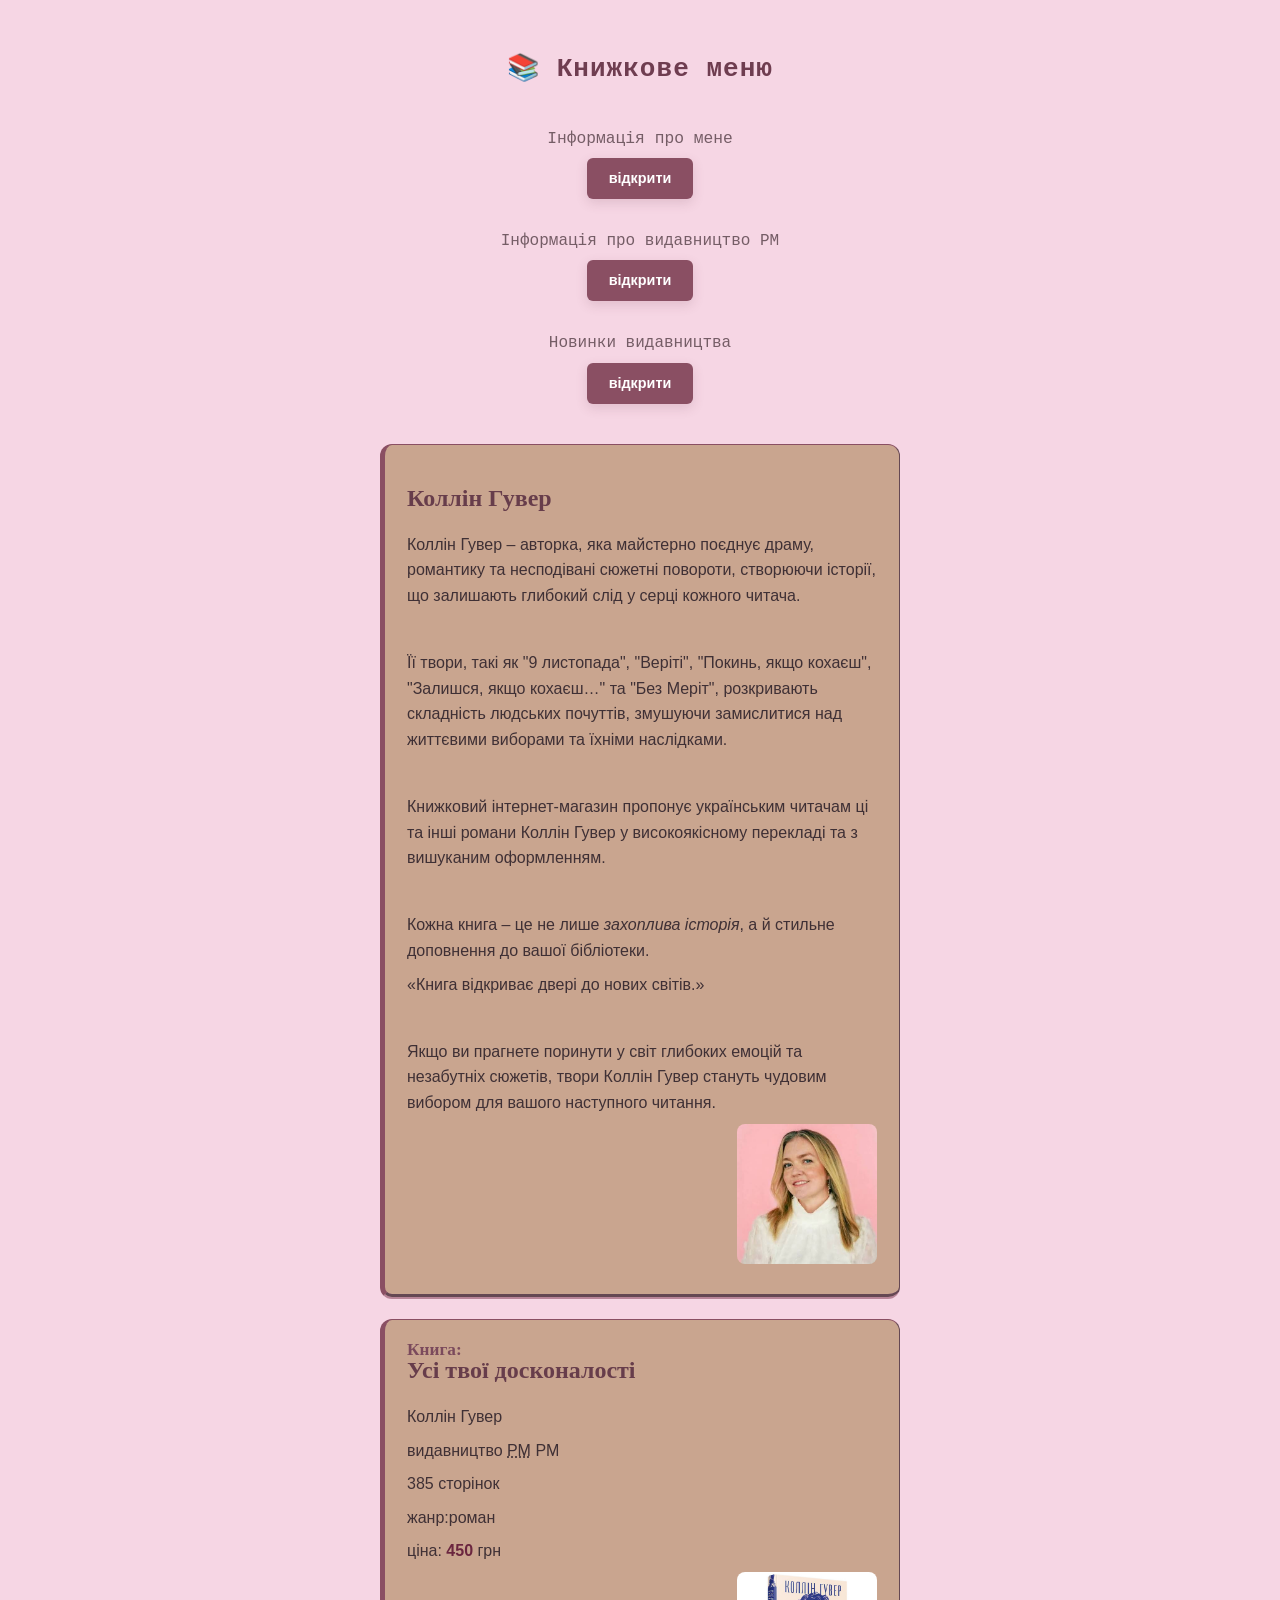
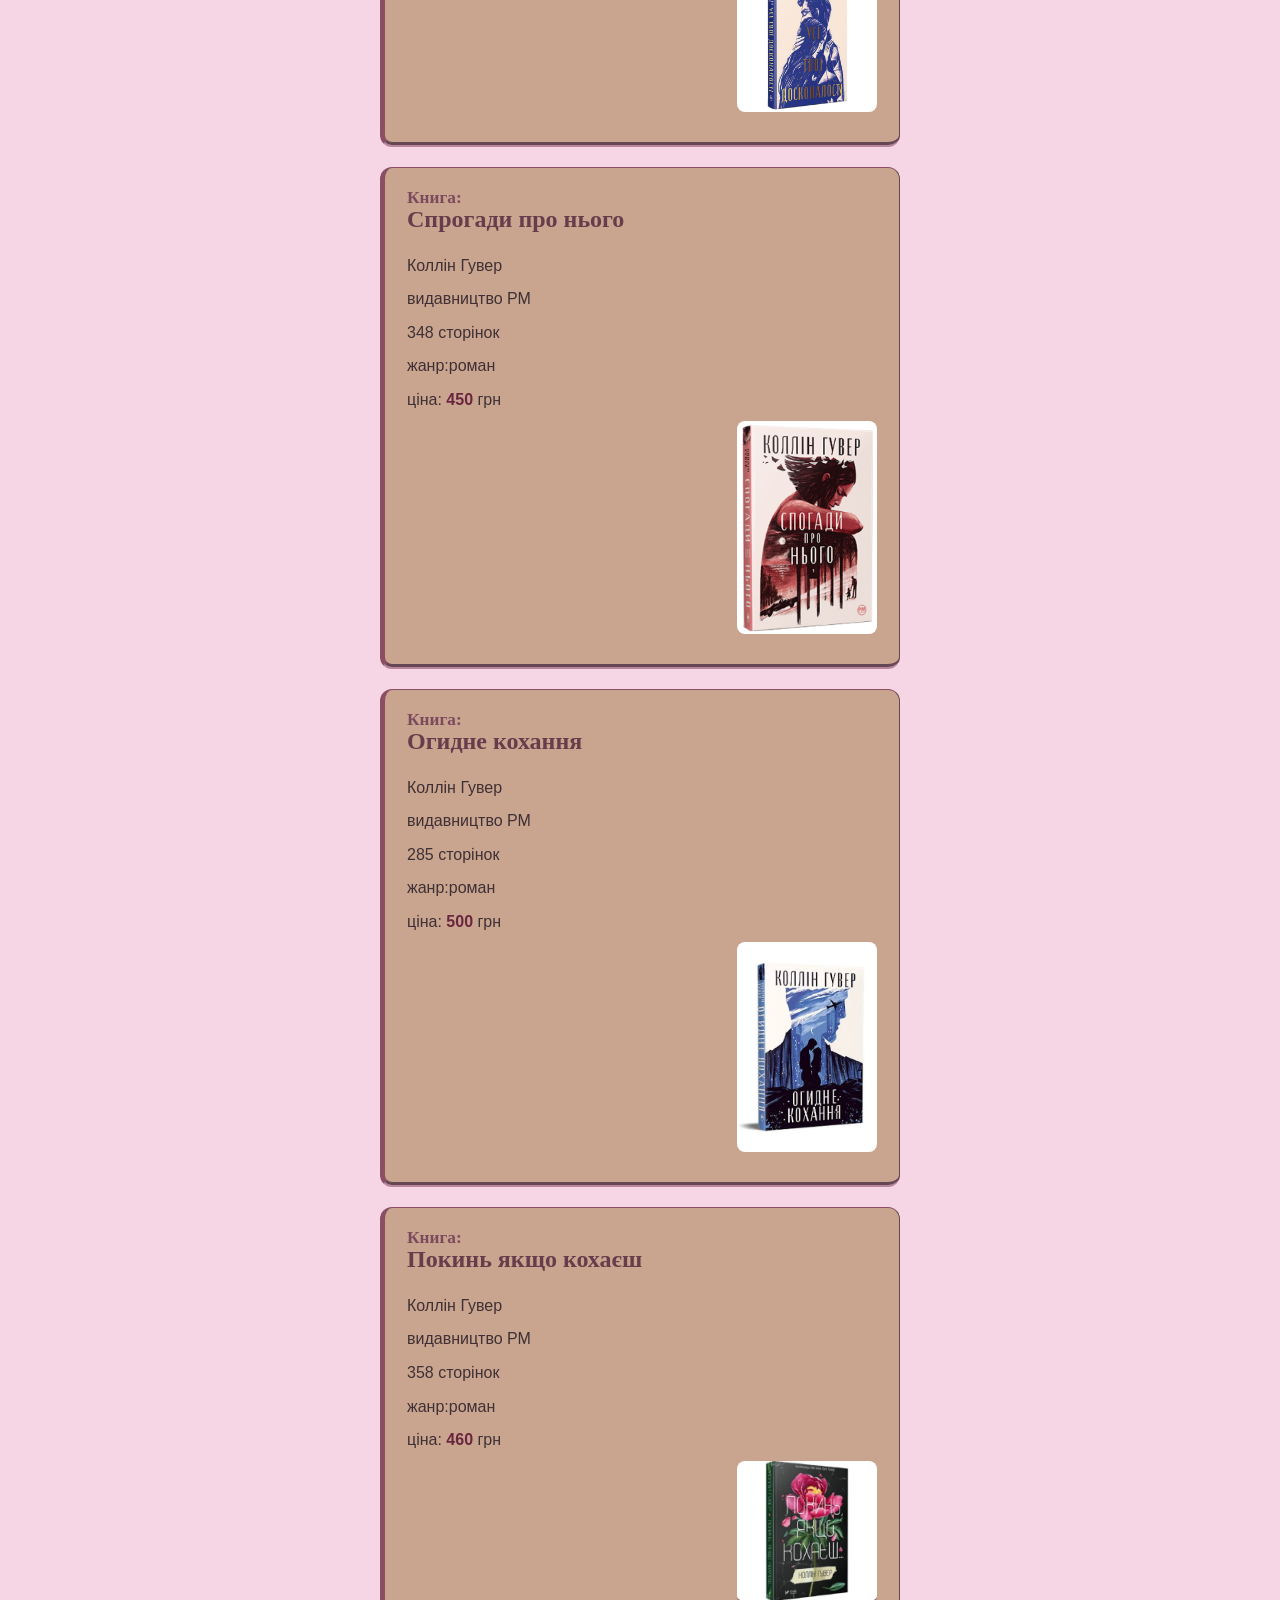
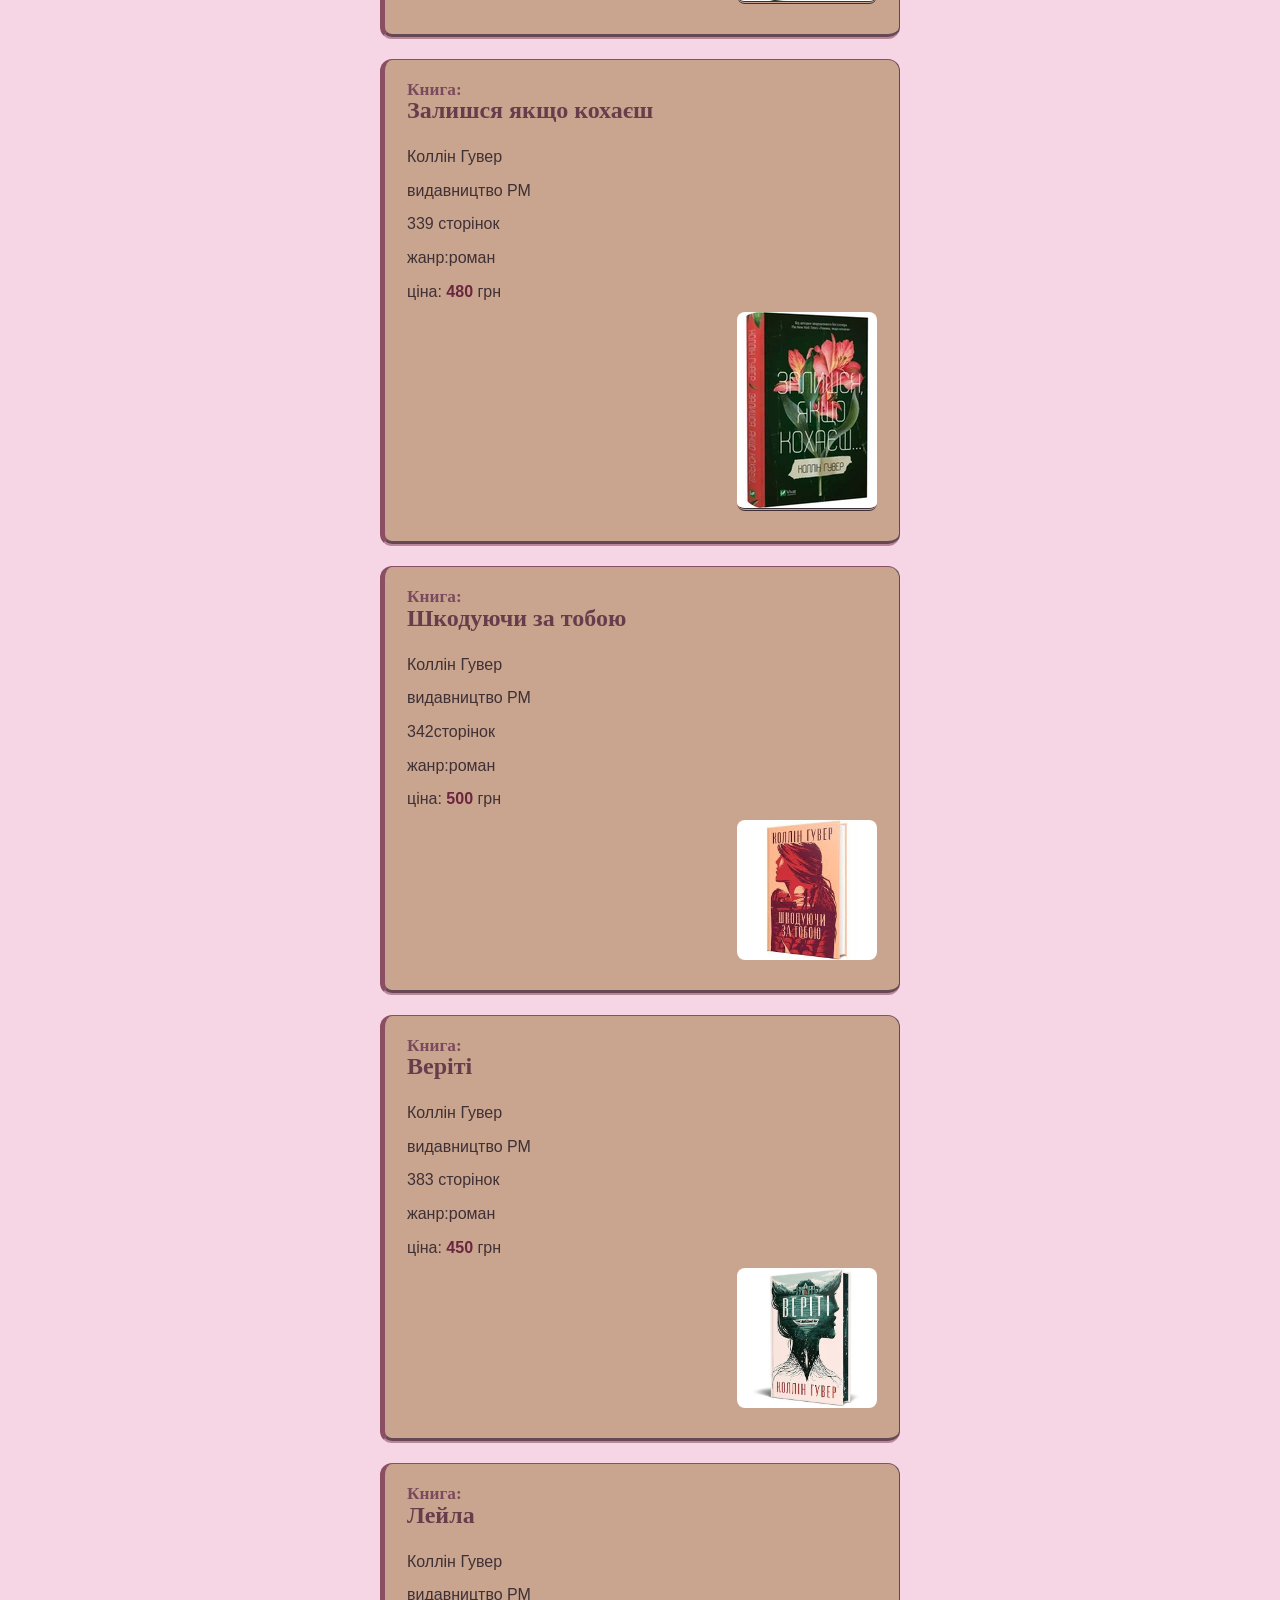
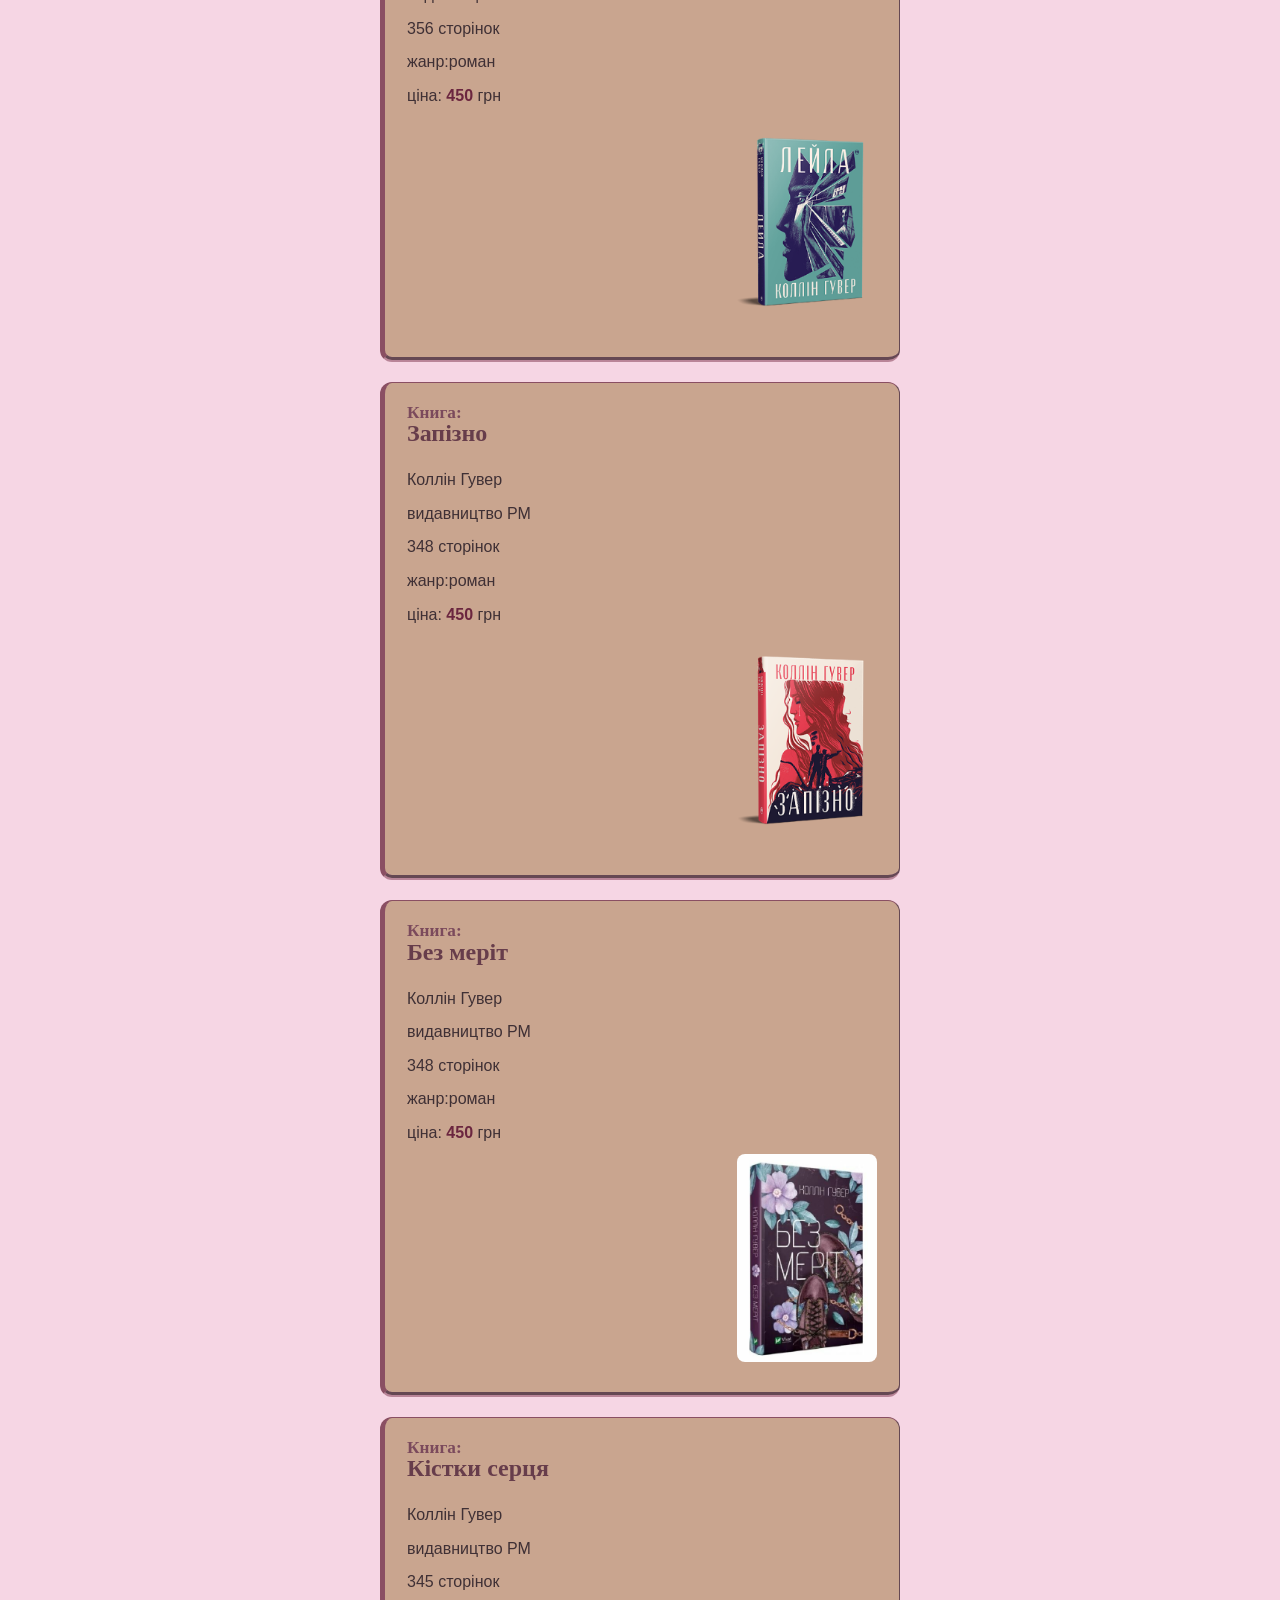
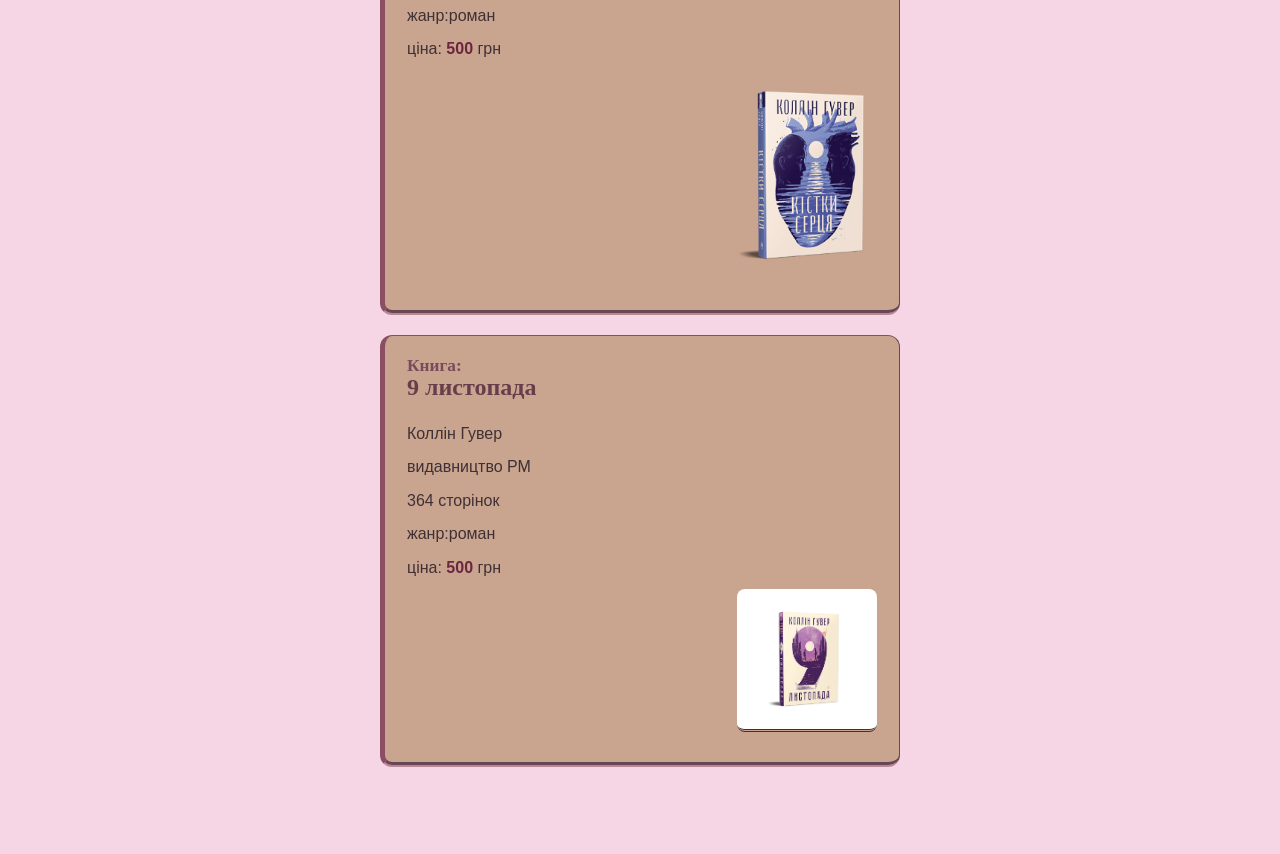
==== commit 6cb61067: "zminu ctylib" ====
--- a/index.html
+++ b/index.html
@@ -10,15 +10,15 @@
 </head>
 <body>
     <header>
-        <h1><tt title="Книжкове меню" id="menu-title">Книжкове меню</tt></h1>
-        <p style="font-size: 1.25em;" dir="auto" align="center"> <code title="Інформація про мене" id="info-about-me">Інформація про мене</code> </p>
-        <a href="avtor.html">відкрити</a>
-        <p> <code title="Інформація про видавництво РМ" id="info-publisher">Інформація про видавництво РМ</code> </p>
-        <a href="pm.html">відкрити</a>
-        <p> <code title="Новинки видавництва" id="new-releases">Новинки видавництва</code> </p>
-        <a href="new.html">відкрити</a>
+        <h1 class="menu-heading"><tt title="Книжкове меню" id="menu-title" class="menu-title">Книжкове меню</tt></h1>
+        <p class="menu-text" style="font-size: 1.25em;" dir="auto" align="center"> <code title="Інформація про мене" id="info-about-me">Інформація про мене</code> </p>
+        <a class="menu-link" href="avtor.html">відкрити</a>
+        <p class="menu-text"> <code title="Інформація про видавництво РМ" id="info-publisher">Інформація про видавництво РМ</code> </p>
+        <a class="menu-link" href="pm.html">відкрити</a>
+        <p class="menu-text"> <code title="Новинки видавництва" id="new-releases">Новинки видавництва</code> </p>
+        <a class="menu-link" href="new.html">відкрити</a>
     </header>
-    <section class="book">
+    <section class="card book">
         <h1>Коллін Гувер</h1>
         <p>Коллін Гувер – авторка, яка майстерно поєднує драму, романтику та несподівані сюжетні повороти, створюючи історії, що залишають глибокий слід у серці кожного читача.</p>
        <br style="font-size: 1.25em;" id="br1" class="br-author">
@@ -32,7 +32,7 @@
         <p>Якщо ви прагнете поринути у світ глибоких емоцій та незабутніх сюжетів, твори Коллін Гувер стануть чудовим вибором для вашого наступного читання.</p>
         <img src="images (3).jpeg" alt="book">
     </section>
-    <div class="book">
+    <div class="card book">
         <h2>Усі твої досконалості</h2>
         <p>Коллін Гувер</p>
         <p>видавництво  <abbr title="Рідна мова" lang="uk" class="publisher">РМ</abbr> РM</p>
@@ -41,7 +41,7 @@
         <p>ціна: <var>450</var> грн</p>
         <img src="74-500x500.jpg" alt="book">
     </div>
-     <div class="book">
+     <div class="card book">
         <h2>Cпрогади про нього</h2>
         <p>Коллін Гувер</p>
         <p>видавництво РМ</p>
@@ -50,7 +50,7 @@
         <p>ціна: <var>450</var> грн</p>
         <img src="spogadysite-1500x2250.png" alt="book">
     </div>
-    <div class="book">
+    <div class="card book">
         <h2>Огидне кохання</h2>
         <p>Коллін Гувер</p>
         <p>видавництво РМ</p>
@@ -59,7 +59,7 @@
         <p>ціна: <var>500</var> грн</p>
         <img src="images.jpeg" alt="book">
     </div>
-    <div class="book">
+    <div class="card book">
         <h2>Покинь якщо кохаєш</h2>
         <p>Коллін Гувер</p>
         <p>видавництво РМ</p>
@@ -68,7 +68,7 @@
         <p>ціна: <var>460</var> грн</p>
         <img src="13ea3122-9adb-11e8-8100-000c29ae1566_4d723474-8510-11ec-8166-0050568ef5e6.webp" alt="book">
     </div>
-    <div class="book">
+    <div class="card book">
         <h2>Залишся якщо кохаєш</h2>
         <p>Коллін Гувер</p>
         <p>видавництво РМ</p>
@@ -77,7 +77,7 @@
         <p>ціна: <var>480</var> грн</p>
         <img src="413320401.webp" alt="book">
     </div>
-    <div class="book">
+    <div class="card book">
         <h2>Шкодуючи за тобою</h2>
         <p>Коллін Гувер</p>
         <p>видавництво РМ</p>
@@ -86,7 +86,7 @@
         <p>ціна: <var>500</var> грн</p>
         <img src="images (1).jpeg" alt="book">
     </div>
-    <div class="book">
+    <div class="card book">
         <h2>Веріті</h2>
         <p>Коллін Гувер</p>
         <p>видавництво РМ</p>
@@ -95,7 +95,7 @@
         <p>ціна: <var>450</var> грн</p>
         <img src="images (2).jpeg" alt="book">
     </div>
-    <div class="book">
+    <div class="card book">
         <h2>Лейла</h2>
         <p>Коллін Гувер</p>
         <p>видавництво РМ</p>
@@ -104,7 +104,7 @@
         <p>ціна: <var>450</var> грн</p>
         <img src="layla300-1500x2250.png" alt="book">
     </div>
-     <div class="book">
+     <div class="card book">
         <h2>Запізно</h2>
         <p>Коллін Гувер</p>
         <p>видавництво РМ</p>
@@ -113,7 +113,7 @@
         <p>ціна: <var>450</var> грн</p>
         <img src="toolate-1500x2250.png" alt="book">
     </div>
-    <div class="book">
+    <div class="card book">
         <h2>Без меріт</h2>
         <p>Коллін Гувер</p>
         <p>видавництво РМ</p>
@@ -122,7 +122,7 @@
         <p>ціна: <var>450</var> грн</p>
         <img src="168d15_w600.jpg" alt="book">
     </div>
-     <div class="book">
+     <div class="card book">
         <h2>Кістки серця</h2>
         <p>Коллін Гувер</p>
         <p>видавництво РМ</p>
@@ -131,7 +131,7 @@
         <p>ціна: <var>500</var> грн</p>
         <img src="sr-8512-96-01kistkysertsya-1500x2250.png" alt="book">
     </div>
-     <div class="book">
+     <div class="card book">
         <h2>9 листопада</h2>
         <p>Коллін Гувер</p>
         <p>видавництво РМ</p>
--- a/style.css
+++ b/style.css
@@ -1,160 +1,103 @@
-*,
-*::before,
-*::after {
-    box-sizing: border-box; /* Розрахунок розміру */
+/* Базові стилі */
+* {
+    box-sizing: border-box;
 }
 
 body {
-    max-width: 1120px; /* Максимальна ширина */
-    margin: 0 auto; /* Зовнішні відступи та центрування */
-    padding: 48px 24px 72px; /* Внутрішні відступи */
-    color: #3f3035; /* Колір тексту */
-    background: #f6d6e4; /* Колір фону */
-    font-family: Arial, Helvetica, sans-serif; /* Шрифт тексту */
-    line-height: 1.6; /* Міжрядковий інтервал */
-    overflow-x: hidden; /* Без горизонтальної прокрутки */
-}
-
-#menu-title {
-    letter-spacing: 0.04em; /* Інтервал між літерами */
-}
-
-[title="Ціна"] {
-    font-weight: 700; /* Товщина шрифту */
-}
-
-img[src*=".webp"] {
-    border-bottom-style: double; /* Стиль нижньої рамки */
-}
-
-[lang|="uk"] {
-    hyphens: auto; /* Перенесення слів */
-}
-
-body > h1,
-body > header > h1 {
+    max-width: 1120px;
+    margin: 0 auto;
+    padding: 48px 24px 72px;
+    color: #3f3035;
+    background: #f6d6e4;
+    font-family: Arial, Helvetica, sans-serif;
+    line-height: 1.6;
+}
+
+/* Приклади селекторів */
+#menu-title { letter-spacing: 0.04em; }
+[title="Ціна"] { font-weight: 700; }
+[src*=".webp"] { border-bottom-style: double; }
+[lang|="uk"] { hyphens: auto; }
+
+/* Головне меню */
+.menu-heading,
+.page-heading {
     margin: 0 0 36px;
     color: #6f3d50;
-    font-family: Georgia, 'Times New Roman', serif;
+    font-family: Georgia, "Times New Roman", serif;
     line-height: 1.1;
-    text-align: center; /* Вирівнювання тексту */
-}
-
-body > p,
-body > header > p {
+    text-align: center;
+}
+
+.menu-text {
     max-width: 760px;
     margin: 18px auto 6px;
     color: #755d66;
-    font-size: 1rem; /* Розмір шрифту */
+    font-size: 1rem;
     text-align: center;
 }
 
-body > header > a {
-    display: block; /* Блокове відображення */
-    width: fit-content; /* Ширина */
+.menu-link {
+    display: block;
+    width: fit-content;
     margin: 0 auto 28px;
     padding: 9px 22px;
-    color: #ffffff;
+    color: #fff;
     background: #8a4f63;
-    border-radius: 6px; /* Заокруглення кутів */
-    box-shadow: 0 4px 12px rgba(111, 61, 80, 0.16); /* Тінь елемента */
+    border-radius: 6px;
+    box-shadow: 0 4px 12px rgba(111, 61, 80, 0.16);
     font-size: 0.9rem;
     font-weight: 600;
-    text-decoration: none; /* Оформлення тексту */
-}
-
-body > header > a:link {
-    color: #ffffff;
-}
-
-body > header > a:visited {
-    background-color: #76505e; /* Колір фону */
-}
-
-body > header > a:hover,
-body > header > a:focus-visible {
-    color: #ffffff;
+    text-decoration: none;
+}
+
+.menu-link:link { color: #fff; }
+.menu-link:visited { background: #76505e; }
+.menu-link:hover {
     background: #703b50;
     box-shadow: 0 7px 16px rgba(111, 61, 80, 0.22);
-    transform: translateY(-2px); /* Перетворення елемента */
-}
-
-body > header > a:active {
-    transform: translateY(0);
-}
-
-a:focus,
-a:focus-visible {
-    outline-width: 3px; /* Товщина контуру */
-    outline-style: solid; /* Стиль контуру */
-    outline-color: #4f2435; /* Колір контуру */
-    outline-offset: 3px; /* Відступ контуру */
-}
-
-a[href^="mailto:"] {
-    color: #6f3d50;
-}
-
-a[href^="tel:"] {
-    color: #704552;
-}
-
-header p:first-of-type {
-    margin-top: 0; /* Верхній відступ */
-}
-
-header a:last-child {
-    margin-bottom: 40px; /* Нижній відступ */
-}
-
-[title="Книжкове меню"]::before {
-    content: "📚 "; /* Вставлений вміст */
-}
-
-.publisher-page {
-    max-width: 900px;
-    background: #f3d2df;
-}
-
-.publisher-heading {
+    transform: translateY(-2px);
+}
+.menu-link:active { transform: translateY(0); }
+.menu-link:focus {
+    outline: 3px solid #4f2435;
+    outline-offset: 3px;
+}
+.menu-text:first-of-type { margin-top: 0; }
+.menu-link:last-child { margin-bottom: 40px; }
+.menu-title::before { content: "📚 "; }
+
+/* Інформаційні сторінки */
+.info-page { max-width: 900px; }
+.pink-page { background: #f4d7e2; }
+.publisher-page { background: #f3d2df; }
+.new-books-page { max-width: 980px; }
+.info-heading {
     margin-bottom: 28px;
     color: #704552;
 }
 
 .publisher-description {
     max-width: 820px;
+    margin: 18px auto 6px;
     padding: 28px 32px;
     color: #5c4144;
     background: #d8b69f;
-    border: 1px solid rgba(112, 69, 82, 0.14); /* Рамка */
+    border: 1px solid rgba(112, 69, 82, 0.14);
     border-radius: 8px;
     box-shadow: 0 8px 20px rgba(112, 69, 82, 0.1);
     text-align: left;
-    white-space: pre-line; /* Обробка пробілів */
-}
-
-.publisher-description::first-line {
-    color: #6f3d50;
-    font-weight: 700;
-}
-
-.publisher-logo {
+    white-space: pre-line;
+}
+
+.publisher-description::first-line { color: #6f3d50; font-weight: 700; }
+.centered-image {
     display: block;
-    max-width: min(100%, 260px);
-    height: auto; /* Висота */
-    margin: 32px auto 0;
+    margin-right: auto;
+    margin-left: auto;
     border-radius: 8px;
 }
-
-.author-page {
-    max-width: 900px;
-    background: #f4d7e2;
-}
-
-.author-heading {
-    margin-bottom: 28px;
-    color: #704552;
-}
+.publisher-logo { max-width: min(100%, 260px); margin-top: 32px; }
 
 .author-description {
     max-width: 760px;
@@ -162,194 +105,102 @@
     padding: 16px 24px;
     color: #5c4144;
     background: #d7b39d;
-    border-left: 4px solid #8a4f63; /* Ліва рамка */
+    border-left: 4px solid #8a4f63;
     border-radius: 6px;
     box-shadow: 0 6px 16px rgba(112, 69, 82, 0.1);
 }
 
-.author-description:first-of-type {
-    border-left-width: thick; /* Товщина лівої рамки */
-}
-
+.author-intro,
+.card h2,
+.book h1 {
+    color: #673d4b;
+    font-family: Georgia, "Times New Roman", serif;
+}
 .author-intro {
-    color: #673d4b;
-    font-family: Georgia, 'Times New Roman', serif;
     font-size: 1.35rem;
     font-weight: 700;
     text-align: center;
 }
-
 .author-photo {
-    display: block;
     width: min(100%, 280px);
     height: 340px;
-    margin: 30px auto 0;
-    object-fit: cover; /* Масштабування вмісту */
+    margin-top: 30px;
+    object-fit: cover;
     border: 6px solid #fff1f5;
-    border-radius: 8px;
     box-shadow: 0 8px 20px rgba(112, 69, 82, 0.18);
 }
-
-#contact-info {
-    margin-top: 28px;
-}
-
-.new-books-page {
-    max-width: 980px;
-    background: #f4d7e2;
-}
-
+.contact-info { margin-top: 28px; }
+.contact-info a { color: #6f3d50; }
+
+/* Єдиний дочірній селектор */
 .new-books-page > h1 {
     margin-bottom: 40px;
     color: #704552;
 }
 
+/* Картки книг */
+.card { overflow: hidden; border-radius: 12px; }
 .new-book-card {
     max-width: 650px;
-    min-height: 155px; /* Мінімальна висота */
+    min-height: 155px;
     margin: 22px auto;
     padding: 20px 24px;
-    background: #d7b39d;
+    background: #d7b39d linear-gradient(135deg, rgba(255, 255, 255, 0.14), transparent);
     border: 1px solid rgba(112, 69, 82, 0.14);
-    border-radius: 12px;
     box-shadow: 0 8px 20px rgba(112, 69, 82, 0.1);
-    overflow: hidden; /* Переповнення */
-    background-image: linear-gradient(135deg, rgba(255, 255, 255, 0.14), transparent); /* Фонове зображення */
-}
-
-.new-book-card:first-of-type {
-    border-top-width: thin; /* Товщина верхньої рамки */
-    border-top-style: double; /* Стиль верхньої рамки */
-    border-top-color: #8a4f63; /* Колір верхньої рамки */
-}
-
-.new-book-card h2 {
-    margin: 0;
-    color: #673d4b;
-    font-family: Georgia, 'Times New Roman', serif;
-    font-size: 1.35rem;
-}
-
-.new-book-card p {
-    margin: 6px 0 0;
-    color: #674f52;
-}
-
+}
+.new-book-card h2 { margin: 0; font-size: 1.35rem; }
+.new-book-card p { margin: 6px 0 0; color: #674f52; }
+.card img {
+    display: block;
+    float: right;
+    object-fit: cover;
+    border-radius: 8px;
+}
 .new-book-card img {
-    float: right; /* Обтікання */
     width: 110px;
     height: 155px;
-    margin-left: 28px; /* Лівий відступ */
-    object-fit: cover;
+    margin-left: 28px;
     border: 4px solid #fbeaf0;
-    border-radius: 8px;
     box-shadow: 0 6px 14px rgba(103, 61, 75, 0.22);
 }
 
-.book{
+.book {
     max-width: 520px;
+    margin: 20px auto;
     padding: 20px 22px;
-    margin: 20px auto;
-    background-color: #c9a58f;
-    border-radius: 12px;
-    overflow: hidden;
-    border-left-width: thick;
-    border-left-style: solid; /* Стиль лівої рамки */
-    border-left-color: #8a4f63; /* Колір лівої рамки */
-    border-right-width: thin; /* Товщина правої рамки */
-    border-right-style: outset; /* Стиль правої рамки */
-    border-right-color: #b98598; /* Колір правої рамки */
-    border-top-width: thin;
-    border-top-style: double;
-    border-top-color: #8a4f63;
-    border-bottom-width: thick; /* Товщина нижньої рамки */
-    border-bottom-style: groove;
-    border-bottom-color: #b98598; /* Колір нижньої рамки */
-}
-
-.book > h1,
-.book > h2 {
-    color: #673d4b;
-    font-family: Georgia, 'Times New Roman', serif;
-    line-height: normal;
-}
-
-.book > h2 {
-    position: relative; /* Позиціонування */
-    padding-top: 1.1rem; /* Верхній внутрішній відступ */
-}
-
-.book > h2::before {
+    background: #c9a58f;
+    border-width: thin thin thick thick;
+    border-style: double outset groove solid;
+    border-color: #8a4f63 #b98598 #b98598 #8a4f63;
+}
+
+.book h1,
+.book h2 { line-height: normal; }
+.book h2 {
+    position: relative;
+    margin-top: 0;
+    padding-top: 1.1rem;
+}
+.book h2::before {
     content: "Книга: ";
     position: absolute;
-    top: 0; /* Позиція зверху */
-    left: 0; /* Позиція зліва */
+    top: 0;
+    left: 0;
     color: #7b4a5c;
     font-size: 0.72em;
 }
-
-.book h2 {
-    margin-top: 0;
-}
-
-.book img {
-    float: right;
-    width: 140px;
-    height: auto;
-    margin-left: 20px;
-    margin-bottom: 10px;
-    border-radius: 8px;
-    display: block;
-}
-
-.book p {
-    margin: 8px 0;
-}
-
-.book > p:first-of-type {
-    color: #5f3e49;
-}
-
-.book > p:first-of-type::first-line {
-    font-weight: 600;
-}
-
-.book var,
-.new-book-card var {
-    display: inline;
+.book img { width: 140px; margin: 0 0 10px 20px; }
+.book p { margin: 8px 0; }
+.card var {
     color: #6b263f;
-    font-style: normal; /* Стиль шрифту */
+    font-style: normal;
     font-weight: 700;
 }
-
-abbr[title] {
-    cursor: help; /* Вигляд курсора */
+.publisher {
+    cursor: help;
     text-decoration: underline dotted;
-    vertical-align: text-top; /* Вертикальне вирівнювання */
-}
-
-q::before {
-    content: "«";
-}
-
-q::after {
-    content: "»";
-}
-
-@media (max-width: 600px) {
-    body {
-        padding: 28px 14px 48px;
-    }
-
-    .book,
-    .new-book-card {
-        padding: 16px;
-    }
-
-    .book img,
-    .new-book-card img {
-        float: none;
-        max-width: 100%;
-        margin: 18px auto 0;
-    }
-}
+}
+
+q::before { content: "«"; }
+q::after { content: "»"; }
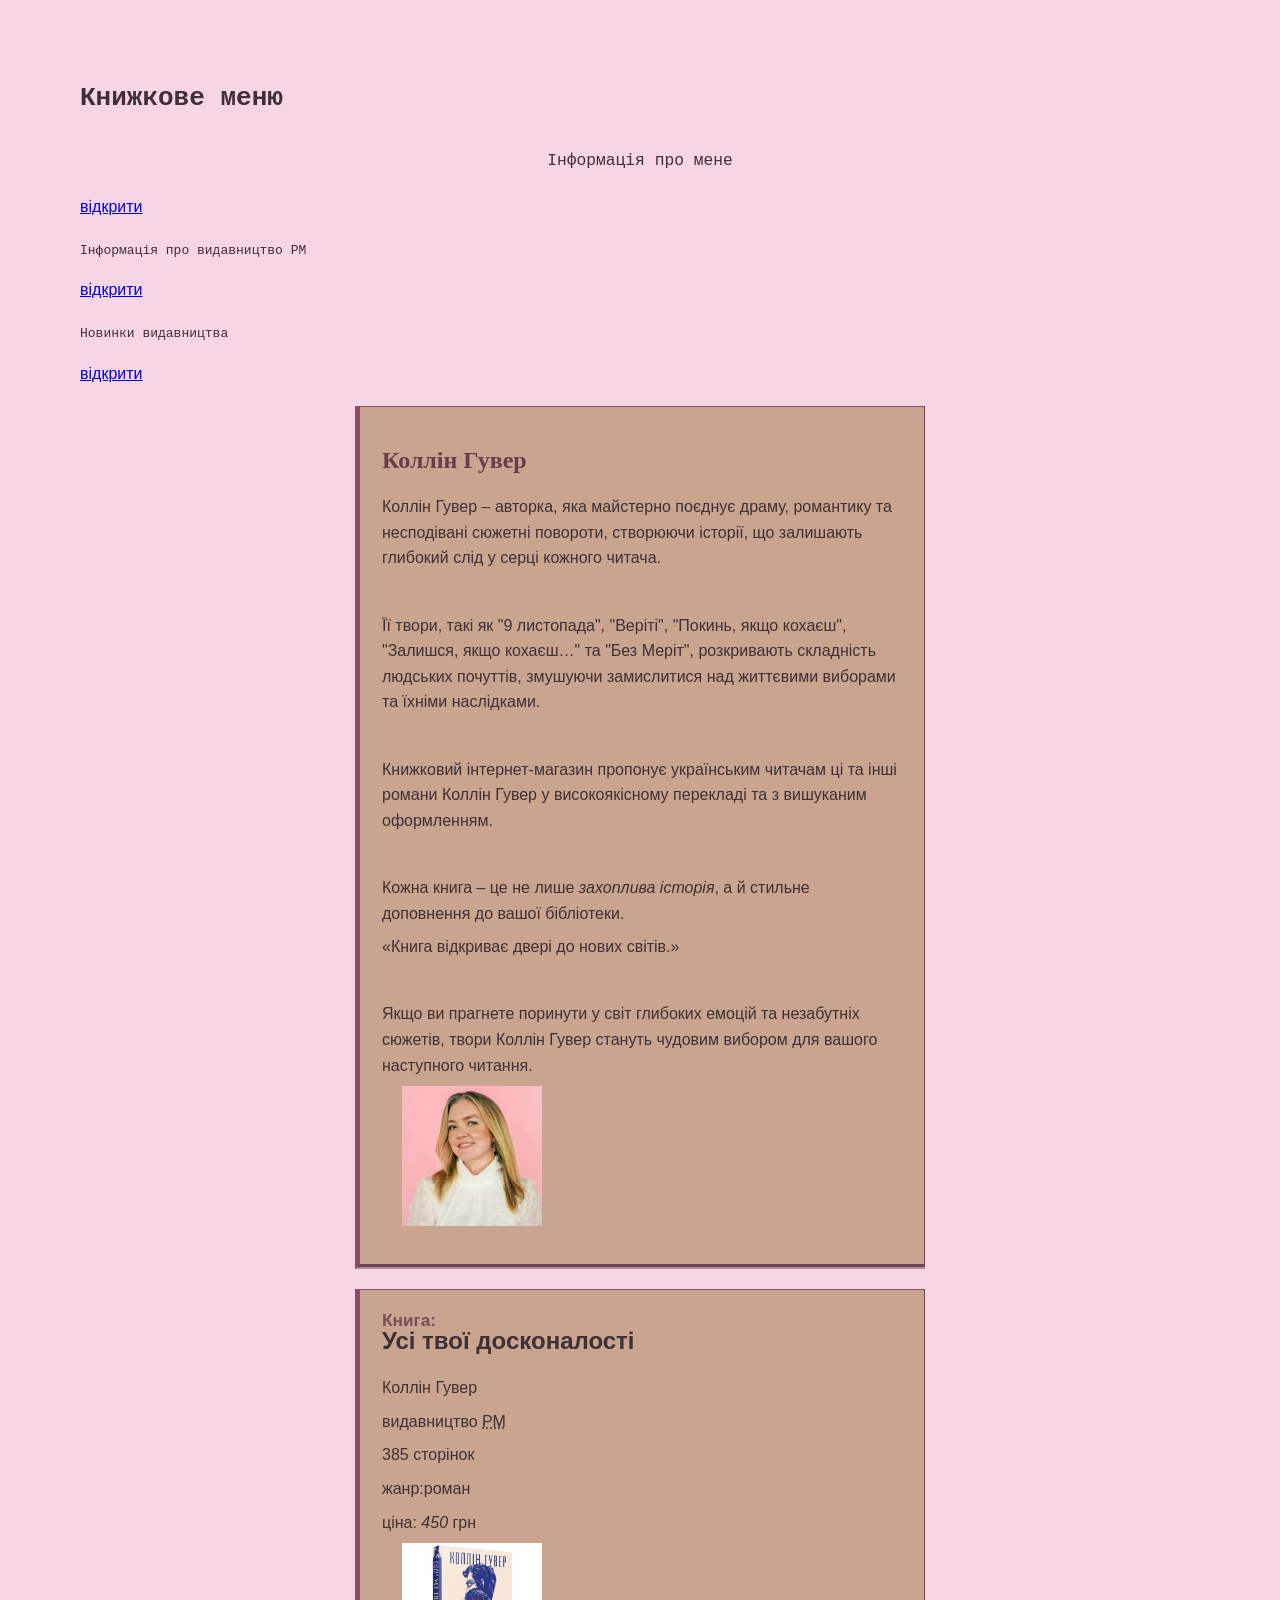
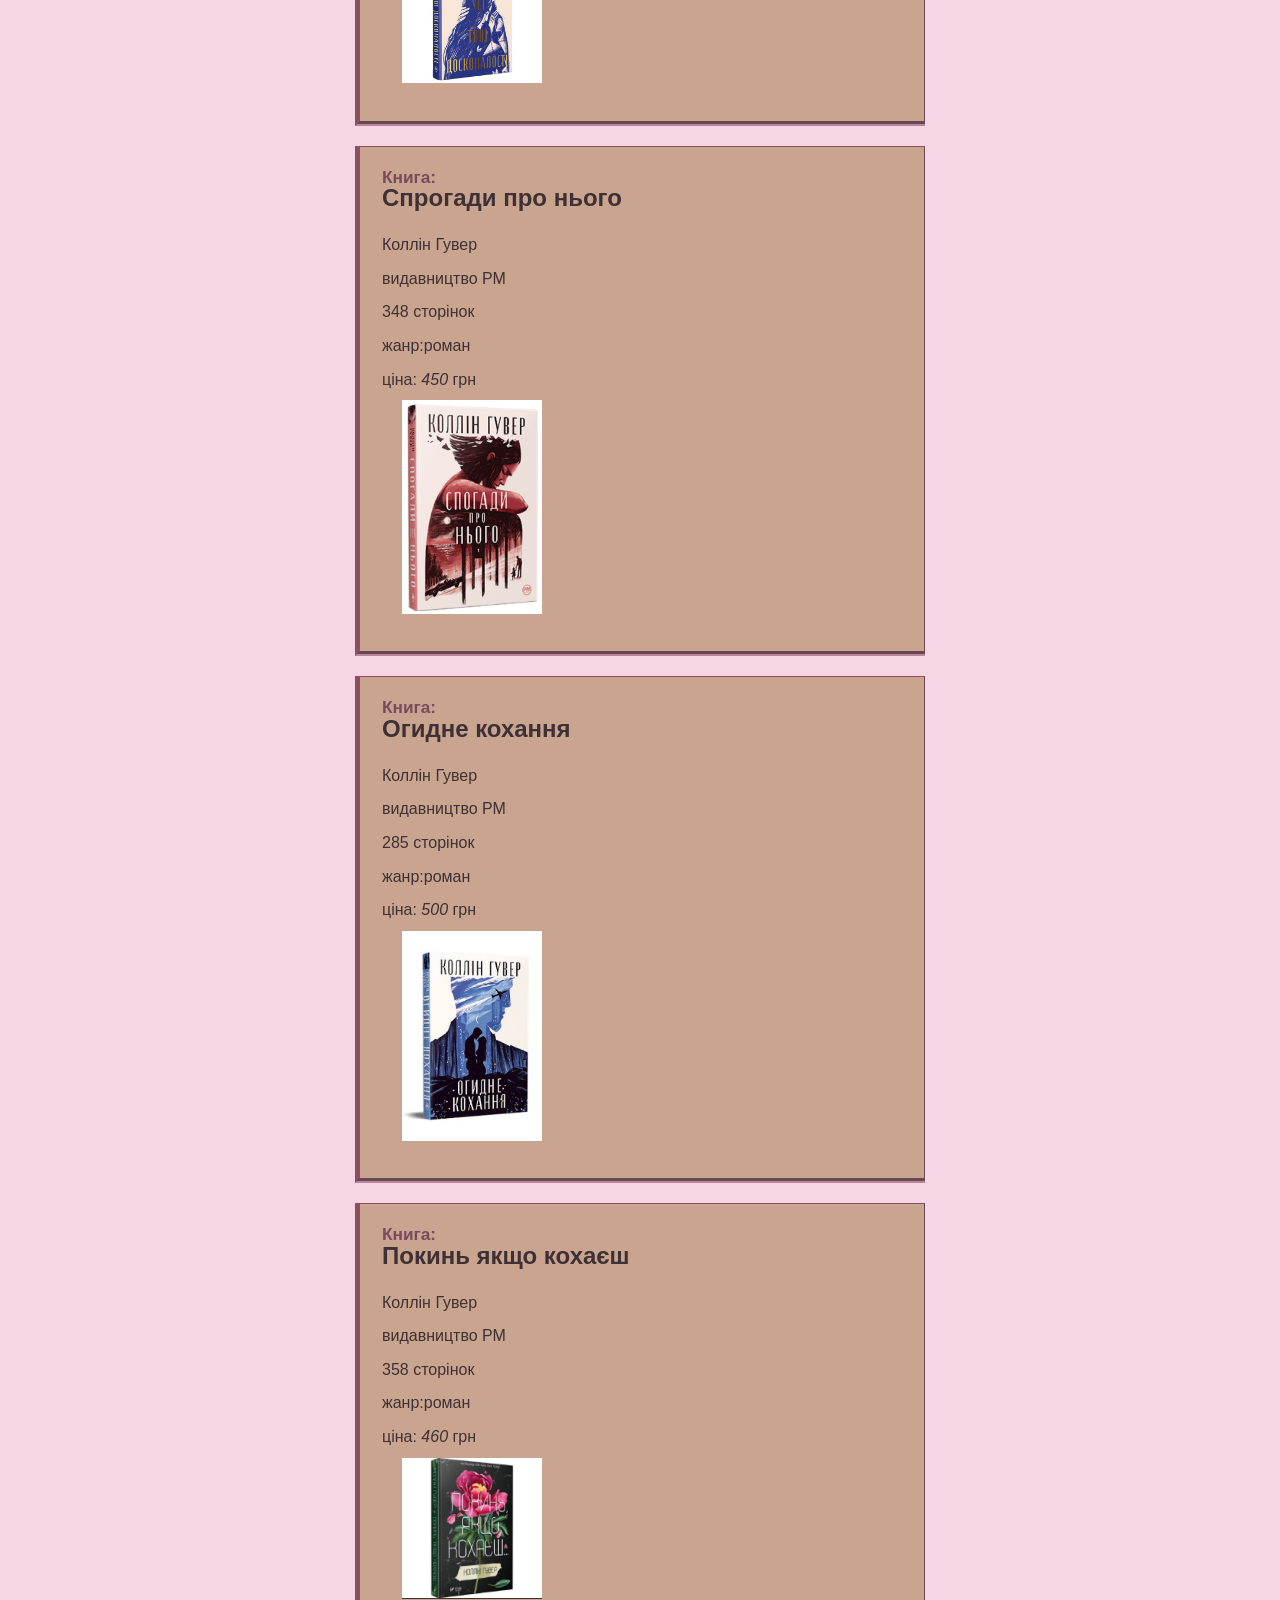
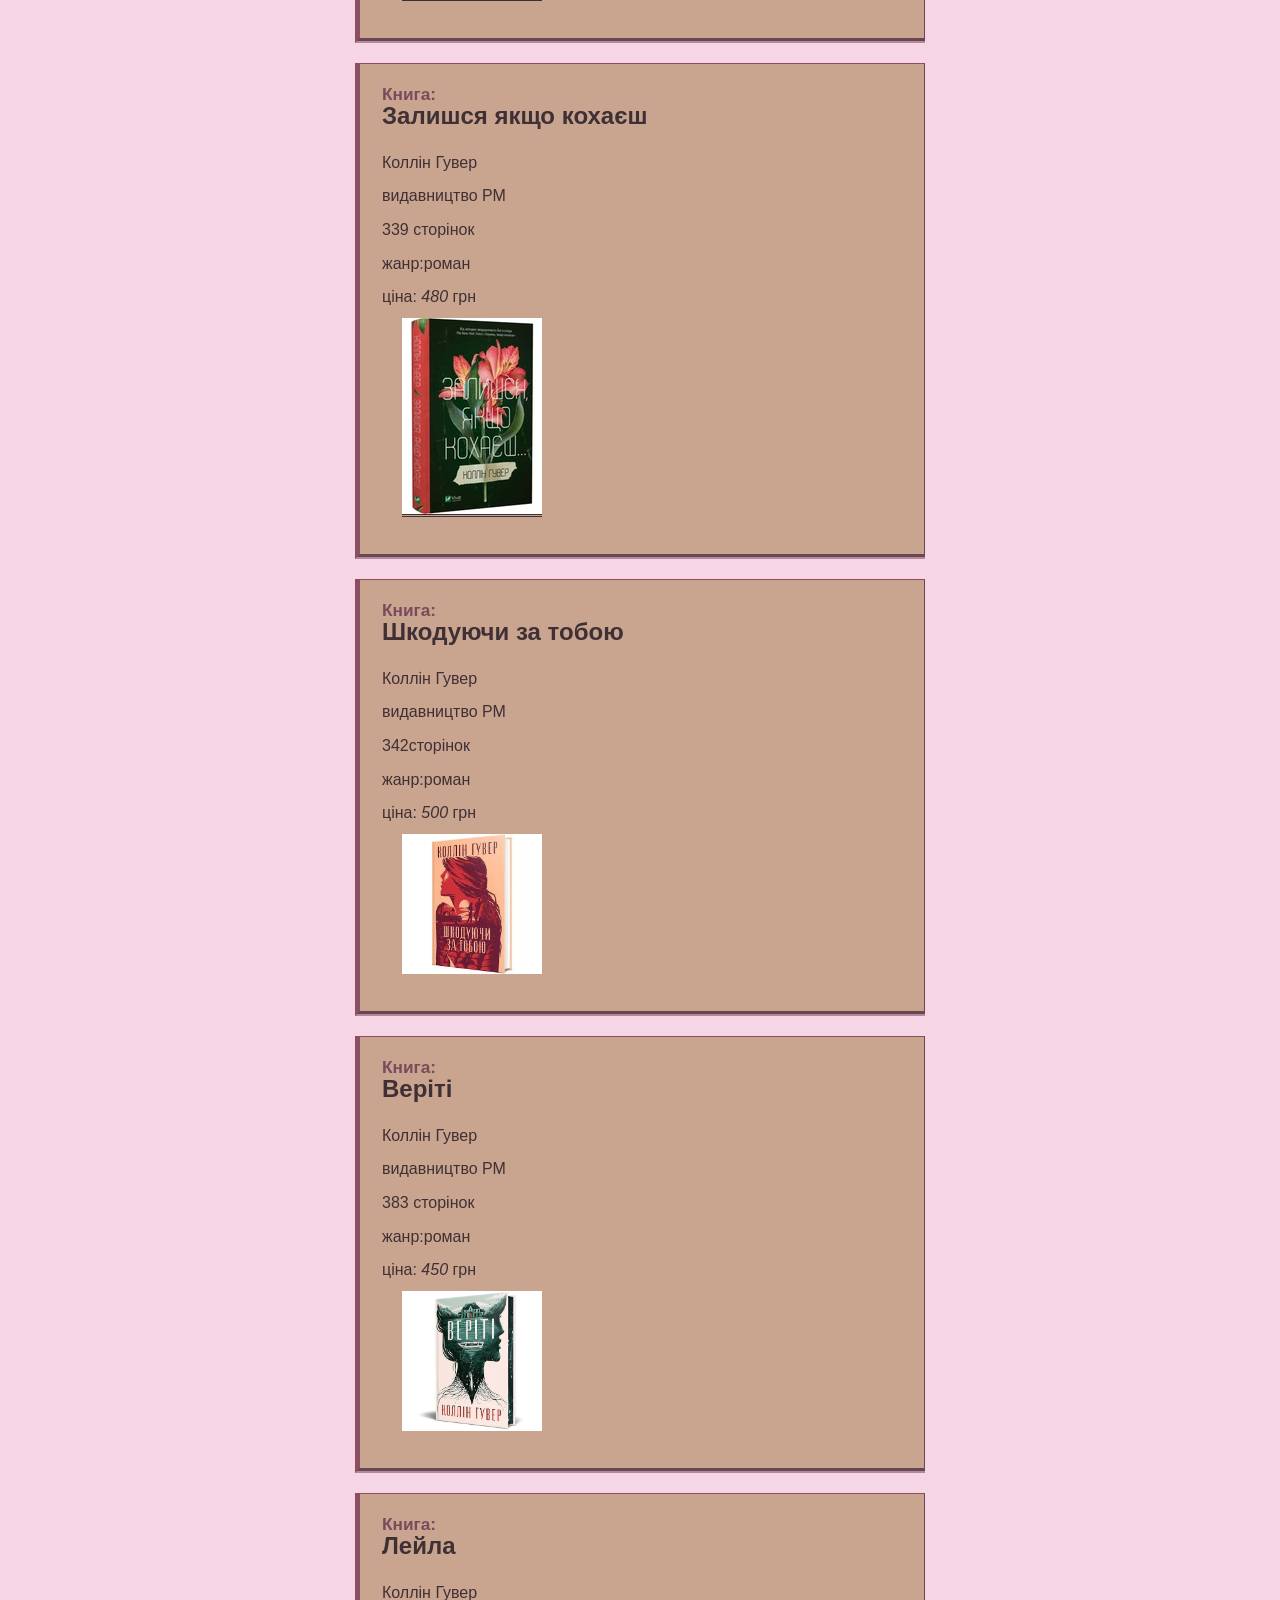
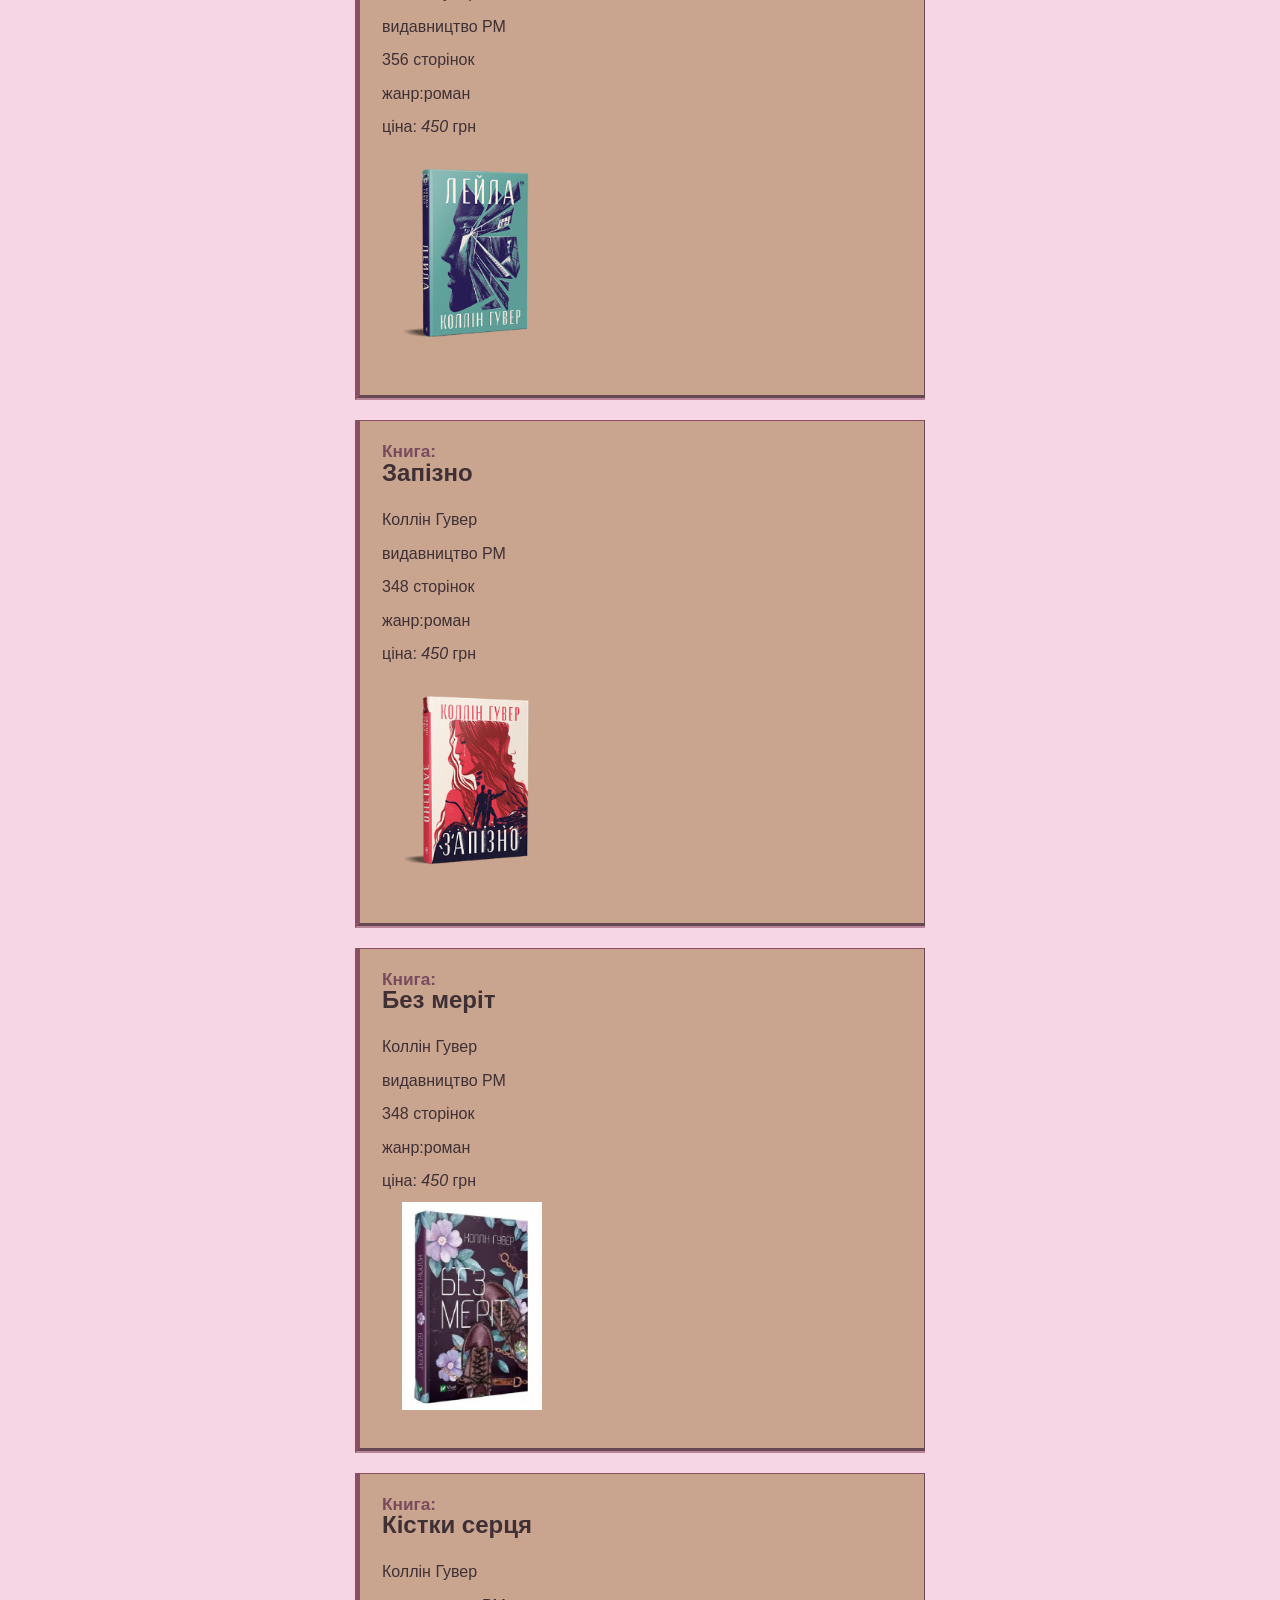
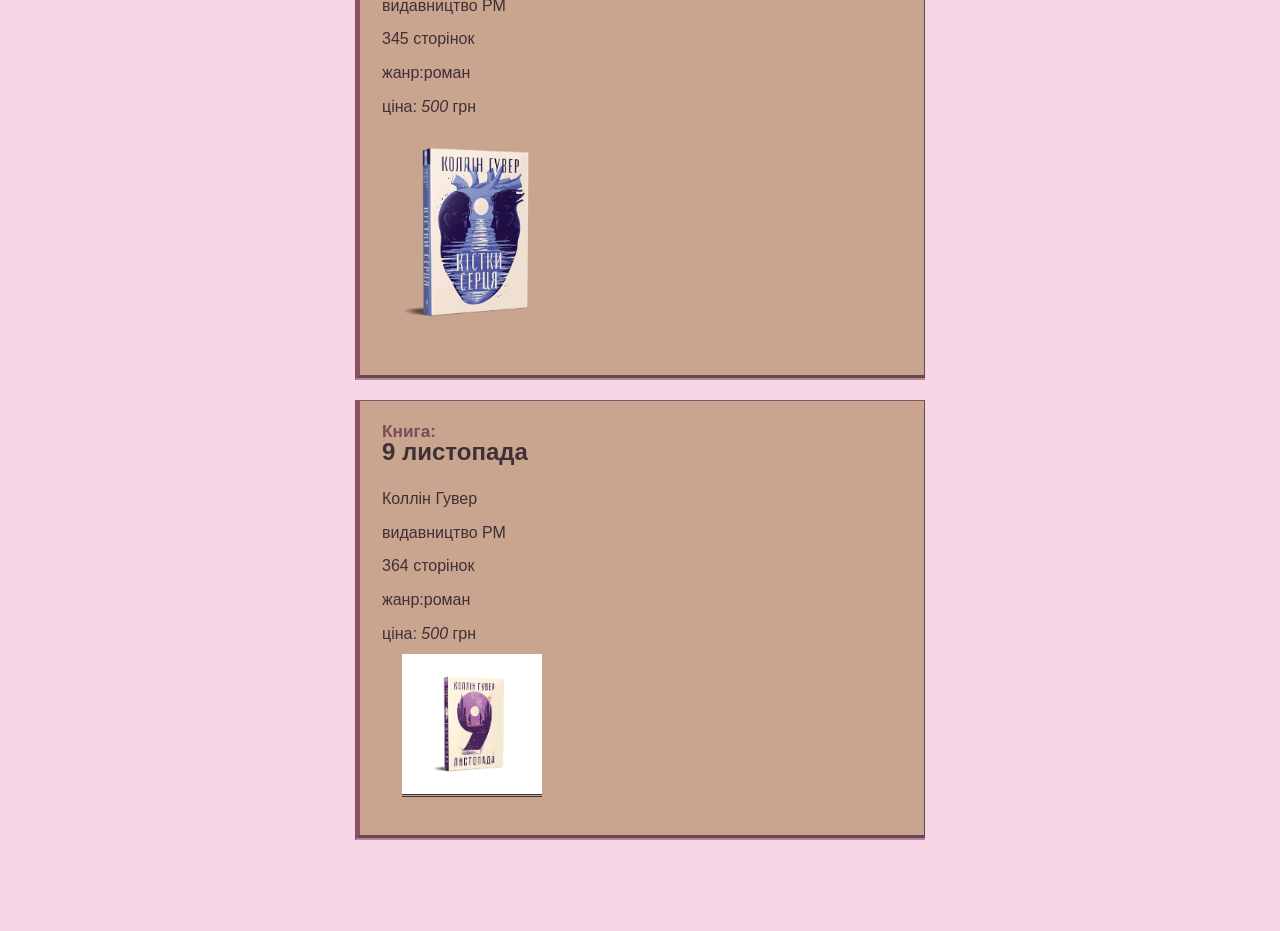
==== commit 2af0bb48: "Cleanup" ====
--- a/index.html
+++ b/index.html
@@ -10,15 +10,15 @@
 </head>
 <body>
     <header>
-        <h1 class="menu-heading"><tt title="Книжкове меню" id="menu-title" class="menu-title">Книжкове меню</tt></h1>
-        <p class="menu-text" style="font-size: 1.25em;" dir="auto" align="center"> <code title="Інформація про мене" id="info-about-me">Інформація про мене</code> </p>
-        <a class="menu-link" href="avtor.html">відкрити</a>
-        <p class="menu-text"> <code title="Інформація про видавництво РМ" id="info-publisher">Інформація про видавництво РМ</code> </p>
-        <a class="menu-link" href="pm.html">відкрити</a>
-        <p class="menu-text"> <code title="Новинки видавництва" id="new-releases">Новинки видавництва</code> </p>
-        <a class="menu-link" href="new.html">відкрити</a>
+        <h1><tt title="Книжкове меню" id="menu-title">Книжкове меню</tt></h1>
+        <p style="font-size: 1.25em;" dir="auto" align="center"> <code title="Інформація про мене" id="info-about-me">Інформація про мене</code> </p>
+        <a href="avtor.html">відкрити</a>
+        <p> <code title="Інформація про видавництво РМ" id="info-publisher">Інформація про видавництво РМ</code> </p>
+        <a href="pm.html">відкрити</a>
+        <p> <code title="Новинки видавництва" id="new-releases">Новинки видавництва</code> </p>
+        <a href="new.html">відкрити</a>
     </header>
-    <section class="card book">
+    <section class="book">
         <h1>Коллін Гувер</h1>
         <p>Коллін Гувер – авторка, яка майстерно поєднує драму, романтику та несподівані сюжетні повороти, створюючи історії, що залишають глибокий слід у серці кожного читача.</p>
        <br style="font-size: 1.25em;" id="br1" class="br-author">
@@ -27,21 +27,21 @@
         <p>Книжковий інтернет-магазин пропонує українським читачам ці та інші романи Коллін Гувер у високоякісному перекладі та з вишуканим оформленням.</p>
        <br style="font-size: 1.25em;" id="br3" class="br-author">
         <p>Кожна книга – це не лише <i>захоплива історія</i>, а й стильне доповнення до вашої бібліотеки.</p>
-        <p><q>Книга відкриває двері до нових світів.</q></p>
+        <p>«Книга відкриває двері до нових світів.»</p>
        <br style="font-size: 1.25em;" id="br4" class="br-author">
         <p>Якщо ви прагнете поринути у світ глибоких емоцій та незабутніх сюжетів, твори Коллін Гувер стануть чудовим вибором для вашого наступного читання.</p>
         <img src="images (3).jpeg" alt="book">
     </section>
-    <div class="card book">
+    <div class="book">
         <h2>Усі твої досконалості</h2>
         <p>Коллін Гувер</p>
-        <p>видавництво  <abbr title="Рідна мова" lang="uk" class="publisher">РМ</abbr> РM</p>
+        <p>видавництво <abbr title="Рідна мова" lang="uk" class="publisher">РМ</abbr></p>
         <p>385 сторінок</p>
         <p>жанр:роман</p>
         <p>ціна: <var>450</var> грн</p>
         <img src="74-500x500.jpg" alt="book">
     </div>
-     <div class="card book">
+     <div class="book">
         <h2>Cпрогади про нього</h2>
         <p>Коллін Гувер</p>
         <p>видавництво РМ</p>
@@ -50,7 +50,7 @@
         <p>ціна: <var>450</var> грн</p>
         <img src="spogadysite-1500x2250.png" alt="book">
     </div>
-    <div class="card book">
+    <div class="book">
         <h2>Огидне кохання</h2>
         <p>Коллін Гувер</p>
         <p>видавництво РМ</p>
@@ -59,7 +59,7 @@
         <p>ціна: <var>500</var> грн</p>
         <img src="images.jpeg" alt="book">
     </div>
-    <div class="card book">
+    <div class="book">
         <h2>Покинь якщо кохаєш</h2>
         <p>Коллін Гувер</p>
         <p>видавництво РМ</p>
@@ -68,7 +68,7 @@
         <p>ціна: <var>460</var> грн</p>
         <img src="13ea3122-9adb-11e8-8100-000c29ae1566_4d723474-8510-11ec-8166-0050568ef5e6.webp" alt="book">
     </div>
-    <div class="card book">
+    <div class="book">
         <h2>Залишся якщо кохаєш</h2>
         <p>Коллін Гувер</p>
         <p>видавництво РМ</p>
@@ -77,7 +77,7 @@
         <p>ціна: <var>480</var> грн</p>
         <img src="413320401.webp" alt="book">
     </div>
-    <div class="card book">
+    <div class="book">
         <h2>Шкодуючи за тобою</h2>
         <p>Коллін Гувер</p>
         <p>видавництво РМ</p>
@@ -86,7 +86,7 @@
         <p>ціна: <var>500</var> грн</p>
         <img src="images (1).jpeg" alt="book">
     </div>
-    <div class="card book">
+    <div class="book">
         <h2>Веріті</h2>
         <p>Коллін Гувер</p>
         <p>видавництво РМ</p>
@@ -95,7 +95,7 @@
         <p>ціна: <var>450</var> грн</p>
         <img src="images (2).jpeg" alt="book">
     </div>
-    <div class="card book">
+    <div class="book">
         <h2>Лейла</h2>
         <p>Коллін Гувер</p>
         <p>видавництво РМ</p>
@@ -104,7 +104,7 @@
         <p>ціна: <var>450</var> грн</p>
         <img src="layla300-1500x2250.png" alt="book">
     </div>
-     <div class="card book">
+     <div class="book">
         <h2>Запізно</h2>
         <p>Коллін Гувер</p>
         <p>видавництво РМ</p>
@@ -113,7 +113,7 @@
         <p>ціна: <var>450</var> грн</p>
         <img src="toolate-1500x2250.png" alt="book">
     </div>
-    <div class="card book">
+    <div class="book">
         <h2>Без меріт</h2>
         <p>Коллін Гувер</p>
         <p>видавництво РМ</p>
@@ -122,7 +122,7 @@
         <p>ціна: <var>450</var> грн</p>
         <img src="168d15_w600.jpg" alt="book">
     </div>
-     <div class="card book">
+     <div class="book">
         <h2>Кістки серця</h2>
         <p>Коллін Гувер</p>
         <p>видавництво РМ</p>
@@ -131,7 +131,7 @@
         <p>ціна: <var>500</var> грн</p>
         <img src="sr-8512-96-01kistkysertsya-1500x2250.png" alt="book">
     </div>
-     <div class="card book">
+     <div class="book">
         <h2>9 листопада</h2>
         <p>Коллін Гувер</p>
         <p>видавництво РМ</p>
--- a/style.css
+++ b/style.css
@@ -1,8 +1,3 @@
-/* Базові стилі */
-* {
-    box-sizing: border-box;
-}
-
 body {
     max-width: 1120px;
     margin: 0 auto;
@@ -13,15 +8,30 @@
     line-height: 1.6;
 }
 
-/* Приклади селекторів */
-#menu-title { letter-spacing: 0.04em; }
-[title="Ціна"] { font-weight: 700; }
-[src*=".webp"] { border-bottom-style: double; }
-[lang|="uk"] { hyphens: auto; }
-
-/* Головне меню */
-.menu-heading,
-.page-heading {
+[title="Ціна"] {
+    font-weight: 700;
+}
+
+[src*=".webp"] {
+    border-bottom-style: double;
+}
+
+[lang|="uk"] {
+    hyphens: auto;
+}
+
+abbr[title] {
+    cursor: help;
+    text-decoration: underline dotted;
+}
+
+a[href^="mailto:"],
+a[href^="tel:"] {
+    color: #6f3d50;
+}
+
+/* Заголовки й меню */
+.menu-heading, .page-heading {
     margin: 0 0 36px;
     color: #6f3d50;
     font-family: Georgia, "Times New Roman", serif;
@@ -33,7 +43,6 @@
     max-width: 760px;
     margin: 18px auto 6px;
     color: #755d66;
-    font-size: 1rem;
     text-align: center;
 }
 
@@ -51,63 +60,87 @@
     text-decoration: none;
 }
 
+/* Псевдокласи */
 .menu-link:link { color: #fff; }
-.menu-link:visited { background: #76505e; }
+
+.menu-link:visited {
+    background: #76505e;
+}
+
 .menu-link:hover {
     background: #703b50;
-    box-shadow: 0 7px 16px rgba(111, 61, 80, 0.22);
     transform: translateY(-2px);
 }
-.menu-link:active { transform: translateY(0); }
-.menu-link:focus {
+
+.menu-link:active {
+    transform: translateY(0);
+}
+
+a:focus,
+a:focus-visible {
     outline: 3px solid #4f2435;
     outline-offset: 3px;
 }
-.menu-text:first-of-type { margin-top: 0; }
-.menu-link:last-child { margin-bottom: 40px; }
-.menu-title::before { content: "📚 "; }
-
-/* Інформаційні сторінки */
+
+.menu-text:first-of-type {
+    margin-top: 0;
+}
+
+.menu-link:last-child {
+    margin-bottom: 40px;
+}
+
+.menu-title::before {
+    content: "📚 ";
+}
+
+/* Автор і видавництво */
 .info-page { max-width: 900px; }
-.pink-page { background: #f4d7e2; }
-.publisher-page { background: #f3d2df; }
-.new-books-page { max-width: 980px; }
+
+.pink-page {
+    background: #f4d7e2;
+}
+
+.publisher-page {
+    background: #f3d2df;
+}
+
+.new-books-page {
+    max-width: 980px;
+}
+
 .info-heading {
     margin-bottom: 28px;
     color: #704552;
 }
 
+.publisher-description,
+.author-description {
+    margin: 18px auto 6px;
+    color: #5c4144;
+    background: #d7b39d;
+    border-radius: 8px;
+    box-shadow: 0 8px 20px rgba(112, 69, 82, 0.1);
+}
+
 .publisher-description {
     max-width: 820px;
-    margin: 18px auto 6px;
     padding: 28px 32px;
-    color: #5c4144;
     background: #d8b69f;
     border: 1px solid rgba(112, 69, 82, 0.14);
-    border-radius: 8px;
-    box-shadow: 0 8px 20px rgba(112, 69, 82, 0.1);
-    text-align: left;
     white-space: pre-line;
 }
 
-.publisher-description::first-line { color: #6f3d50; font-weight: 700; }
-.centered-image {
-    display: block;
-    margin-right: auto;
-    margin-left: auto;
-    border-radius: 8px;
-}
-.publisher-logo { max-width: min(100%, 260px); margin-top: 32px; }
+.publisher-description::first-line {
+    color: #6f3d50;
+    font-weight: 700;
+}
 
 .author-description {
     max-width: 760px;
     margin: 12px auto;
     padding: 16px 24px;
-    color: #5c4144;
-    background: #d7b39d;
     border-left: 4px solid #8a4f63;
-    border-radius: 6px;
-    box-shadow: 0 6px 16px rgba(112, 69, 82, 0.1);
 }
 
 .author-intro,
@@ -116,47 +149,73 @@
     color: #673d4b;
     font-family: Georgia, "Times New Roman", serif;
 }
+
 .author-intro {
     font-size: 1.35rem;
-    font-weight: 700;
     text-align: center;
 }
+
+.centered-image {
+    display: block;
+    margin: 30px auto 0;
+    border-radius: 8px;
+}
+
+.publisher-logo {
+    max-width: min(100%, 260px);
+    margin-top: 32px;
+}
+
 .author-photo {
     width: min(100%, 280px);
     height: 340px;
-    margin-top: 30px;
     object-fit: cover;
     border: 6px solid #fff1f5;
     box-shadow: 0 8px 20px rgba(112, 69, 82, 0.18);
 }
-.contact-info { margin-top: 28px; }
-.contact-info a { color: #6f3d50; }
-
-/* Єдиний дочірній селектор */
-.new-books-page > h1 {
-    margin-bottom: 40px;
-    color: #704552;
-}
-
-/* Картки книг */
-.card { overflow: hidden; border-radius: 12px; }
+
+.contact-info {
+    margin-top: 28px;
+}
+
+/* Картки: пробіл — нащадок, > — дитина */
+.new-books-page > h1 { 
+    margin-bottom: 40px; 
+    color: #704552; 
+}
+
+.card {
+    overflow: hidden;
+    border-radius: 12px;
+}
+
 .new-book-card {
     max-width: 650px;
     min-height: 155px;
     margin: 22px auto;
     padding: 20px 24px;
-    background: #d7b39d linear-gradient(135deg, rgba(255, 255, 255, 0.14), transparent);
+    background: #d7b39d;
     border: 1px solid rgba(112, 69, 82, 0.14);
     box-shadow: 0 8px 20px rgba(112, 69, 82, 0.1);
 }
-.new-book-card h2 { margin: 0; font-size: 1.35rem; }
-.new-book-card p { margin: 6px 0 0; color: #674f52; }
+
+.new-book-card h2 {
+    margin: 0;
+    font-size: 1.35rem;
+}
+
+.new-book-card p {
+    margin: 6px 0 0;
+    color: #674f52;
+}
+
 .card img {
     display: block;
     float: right;
     object-fit: cover;
     border-radius: 8px;
 }
+
 .new-book-card img {
     width: 110px;
     height: 155px;
@@ -176,12 +235,16 @@
 }
 
 .book h1,
-.book h2 { line-height: normal; }
+.book h2 {
+    line-height: normal;
+}
+
 .book h2 {
     position: relative;
     margin-top: 0;
     padding-top: 1.1rem;
 }
+
 .book h2::before {
     content: "Книга: ";
     position: absolute;
@@ -190,17 +253,19 @@
     color: #7b4a5c;
     font-size: 0.72em;
 }
-.book img { width: 140px; margin: 0 0 10px 20px; }
-.book p { margin: 8px 0; }
+
+.book img {
+    width: 140px;
+    margin: 0 0 10px 20px;
+}
+
+.book p {
+    margin: 8px 0;
+}
+
 .card var {
     color: #6b263f;
     font-style: normal;
     font-weight: 700;
 }
-.publisher {
-    cursor: help;
-    text-decoration: underline dotted;
-}
-
-q::before { content: "«"; }
-q::after { content: "»"; }
+
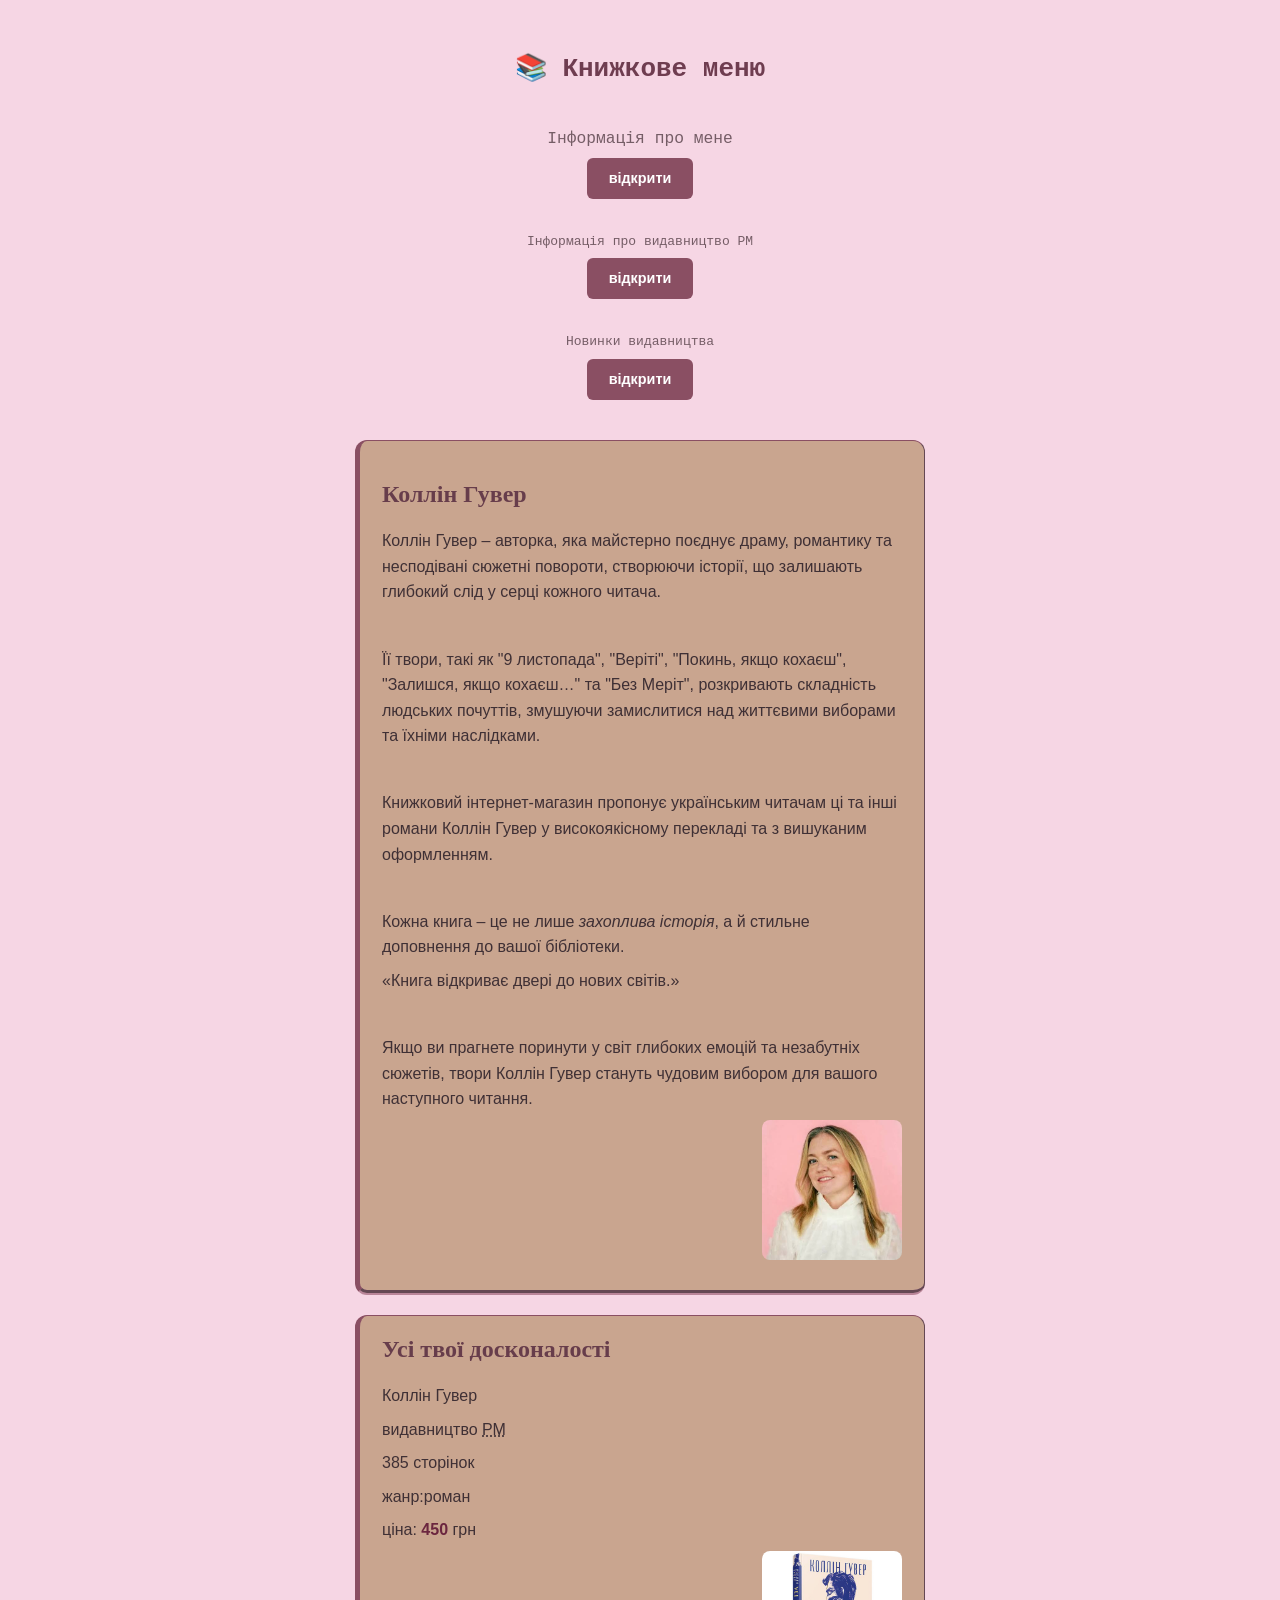
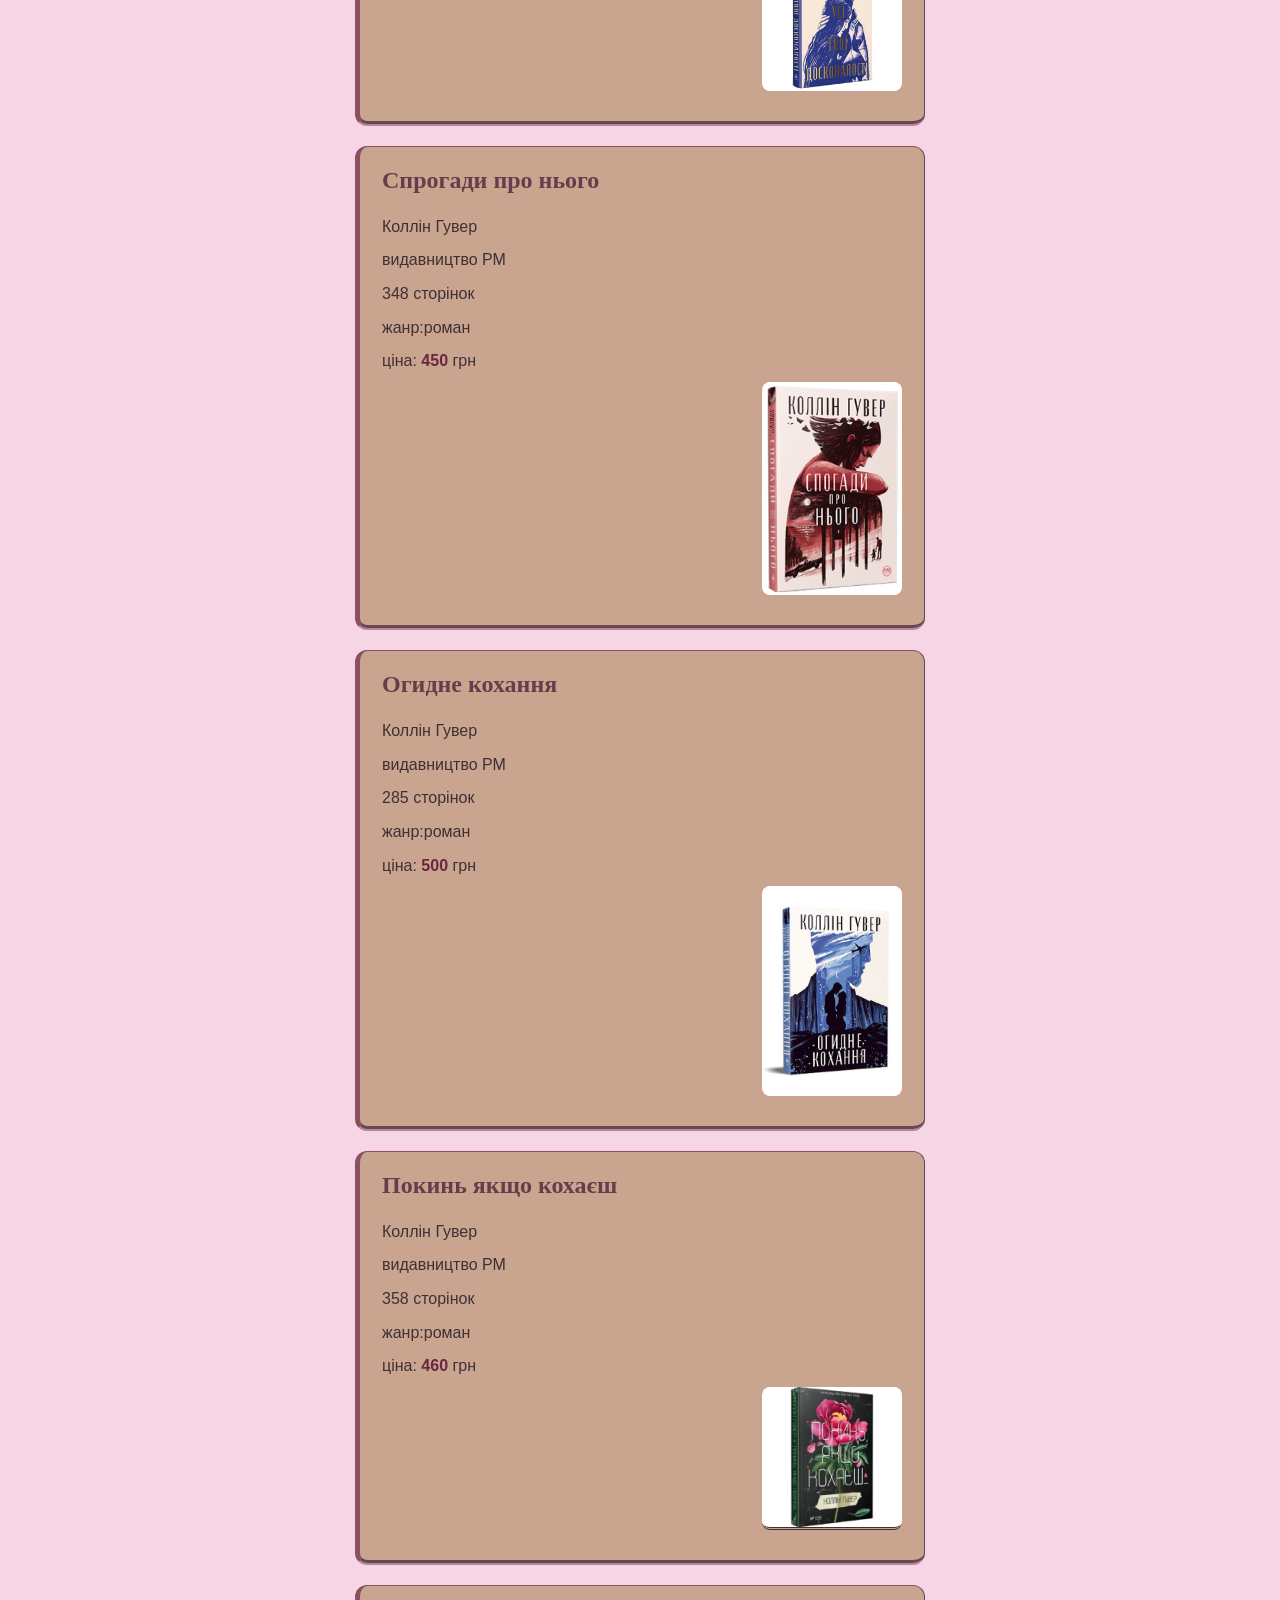
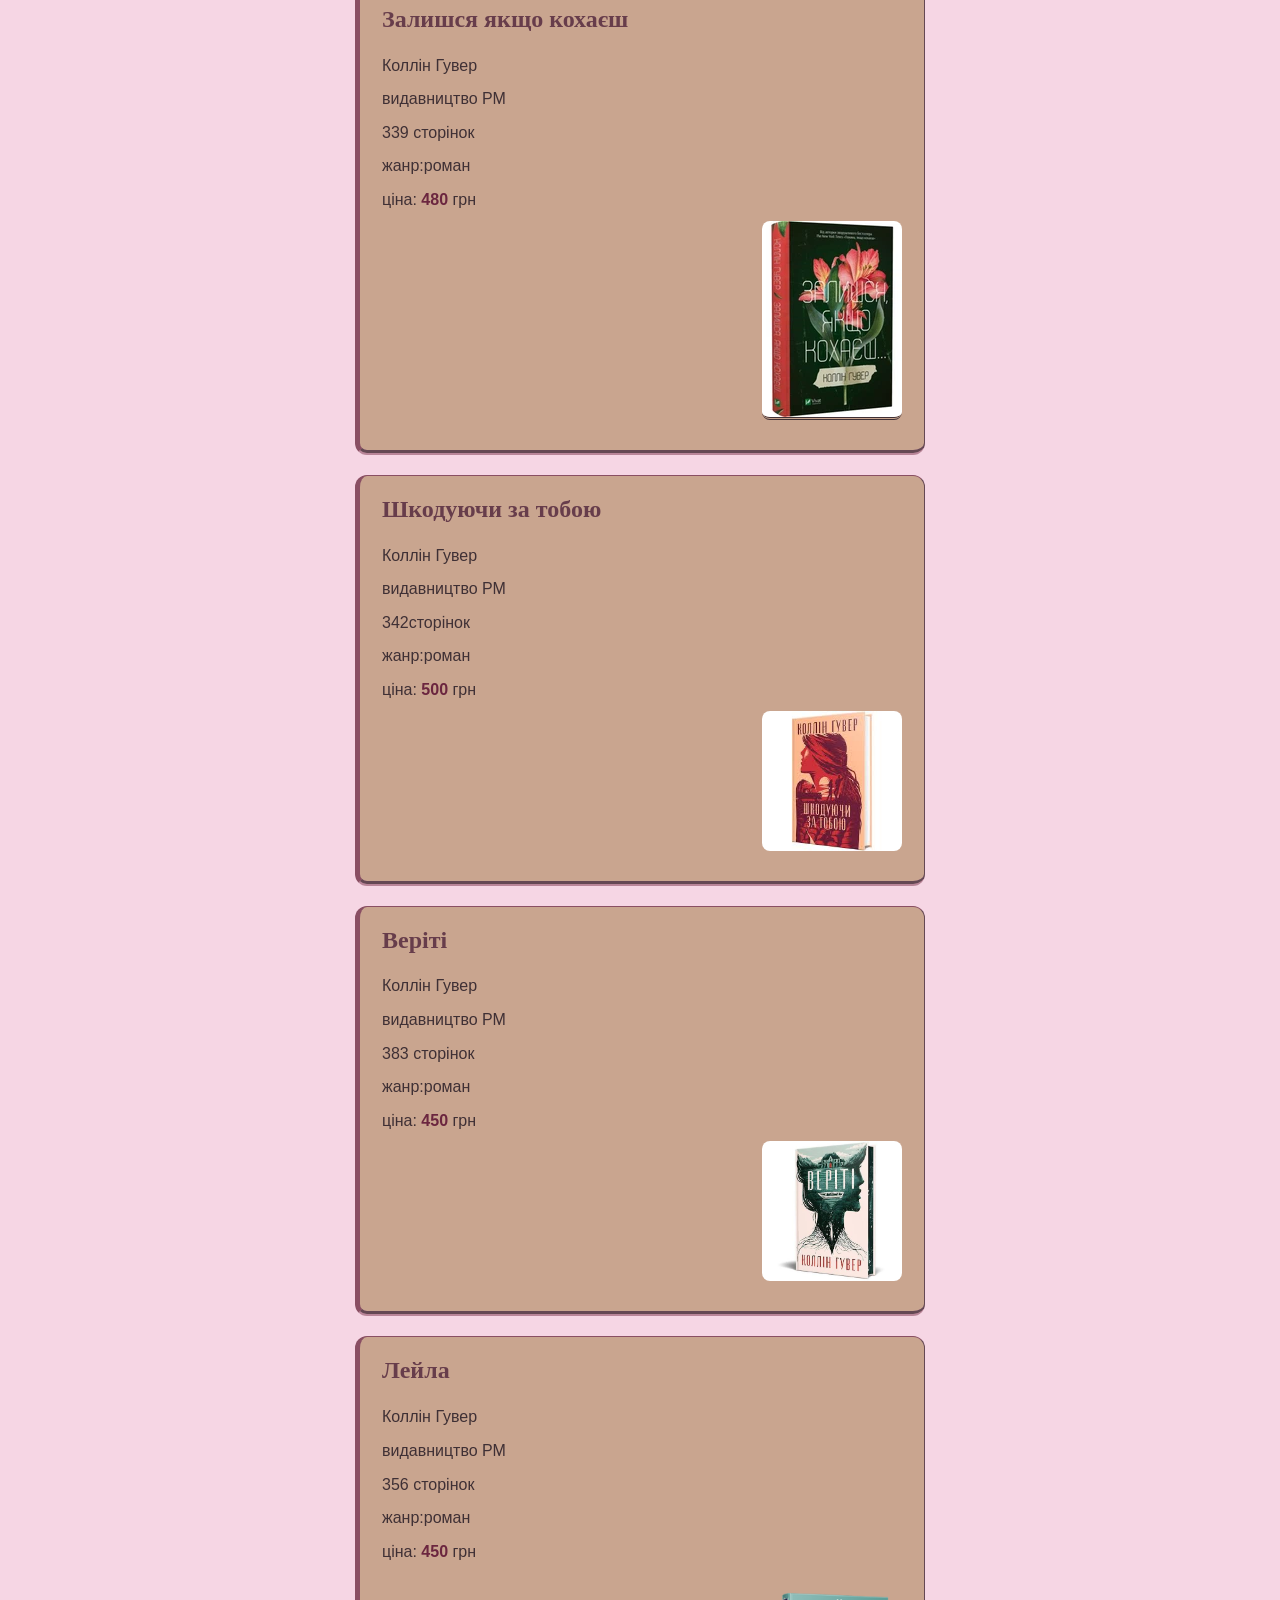
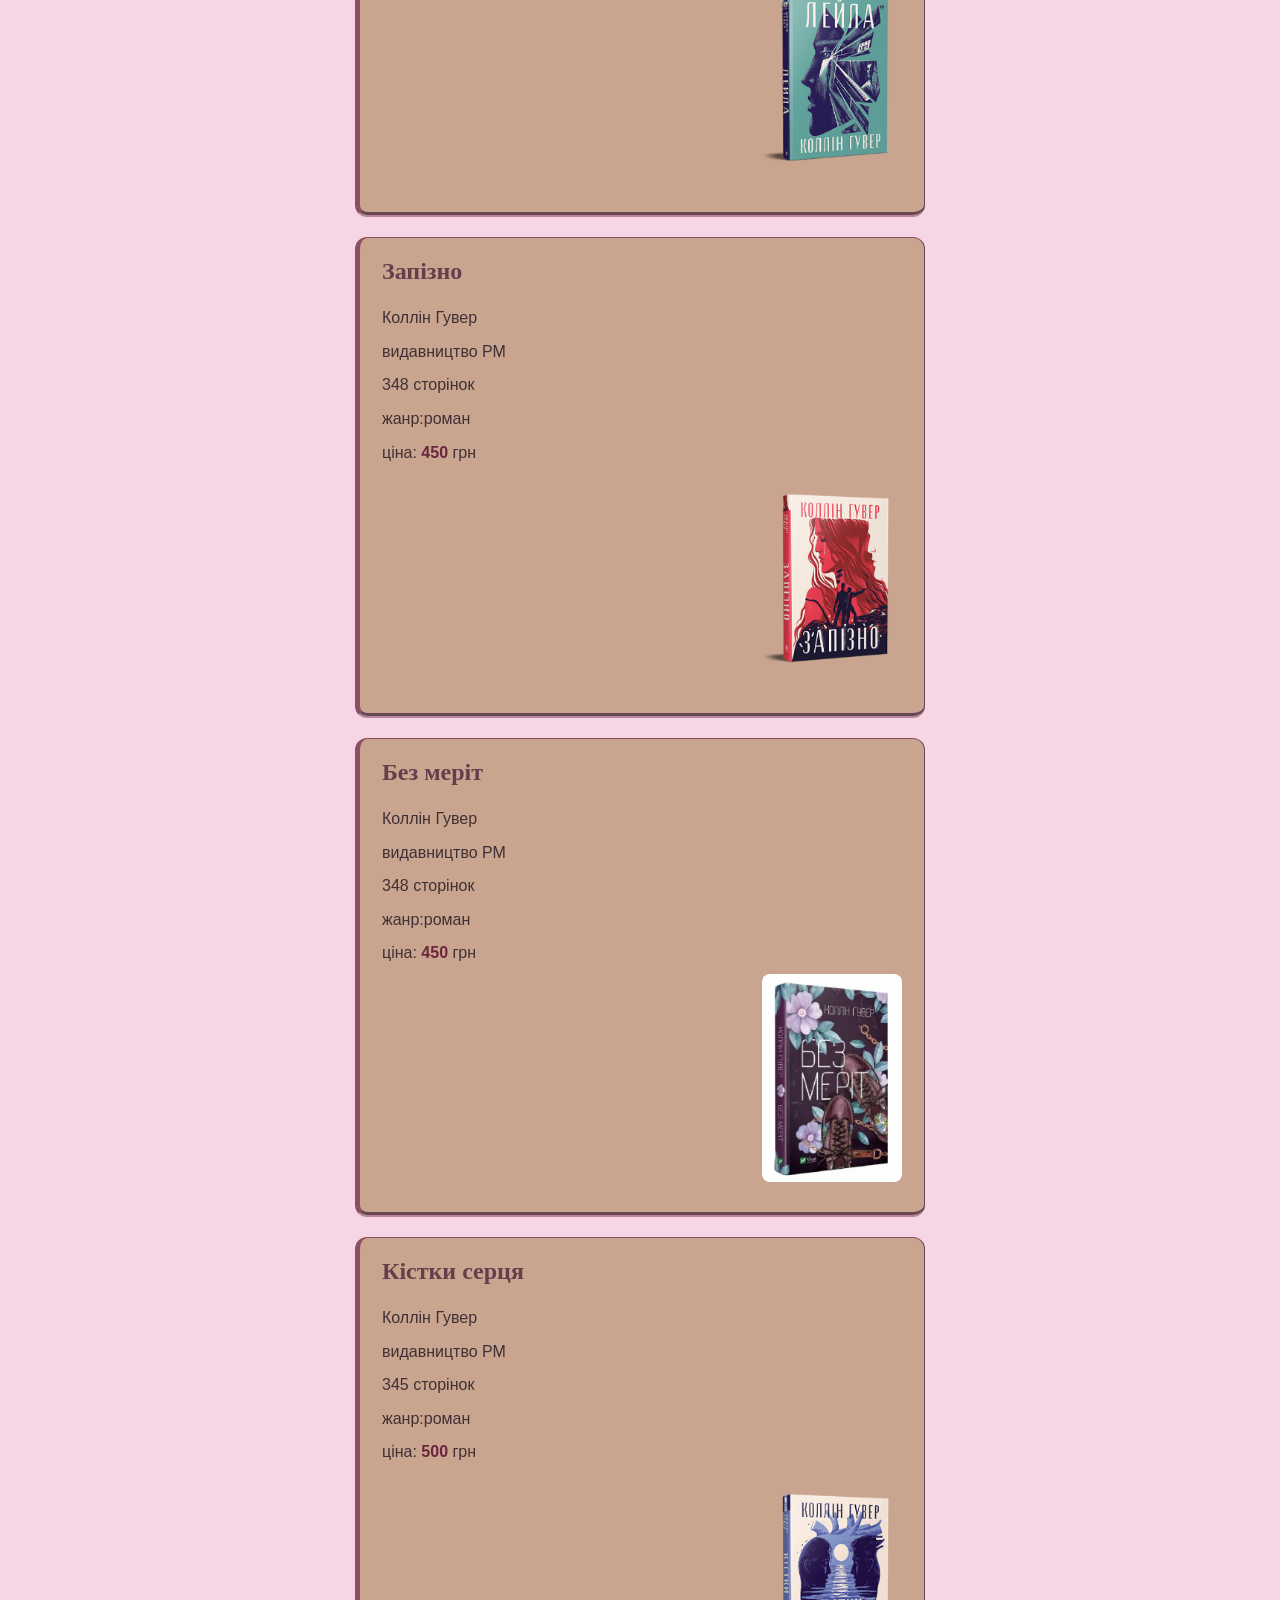
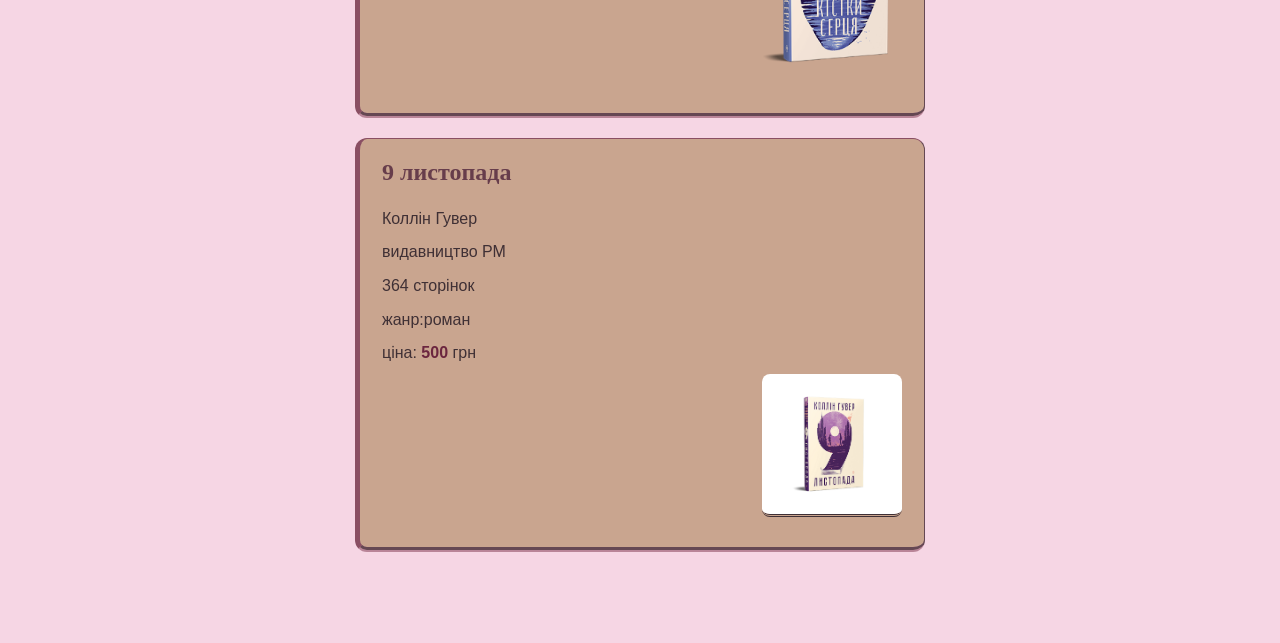
==== commit 711784c0: "Styles" ====
--- a/index.html
+++ b/index.html
@@ -10,15 +10,15 @@
 </head>
 <body>
     <header>
-        <h1><tt title="Книжкове меню" id="menu-title">Книжкове меню</tt></h1>
-        <p style="font-size: 1.25em;" dir="auto" align="center"> <code title="Інформація про мене" id="info-about-me">Інформація про мене</code> </p>
-        <a href="avtor.html">відкрити</a>
-        <p> <code title="Інформація про видавництво РМ" id="info-publisher">Інформація про видавництво РМ</code> </p>
-        <a href="pm.html">відкрити</a>
-        <p> <code title="Новинки видавництва" id="new-releases">Новинки видавництва</code> </p>
-        <a href="new.html">відкрити</a>
+        <h1 class="menu-heading"><tt title="Книжкове меню" id="menu-title" class="menu-title">Книжкове меню</tt></h1>
+        <p class="menu-text" style="font-size: 1.25em;" dir="auto" align="center"> <code title="Інформація про мене" id="info-about-me">Інформація про мене</code> </p>
+        <a class="menu-link" href="avtor.html">відкрити</a>
+        <p class="menu-text"> <code title="Інформація про видавництво РМ" id="info-publisher">Інформація про видавництво РМ</code> </p>
+        <a class="menu-link" href="pm.html">відкрити</a>
+        <p class="menu-text"> <code title="Новинки видавництва" id="new-releases">Новинки видавництва</code> </p>
+        <a class="menu-link" href="new.html">відкрити</a>
     </header>
-    <section class="book">
+    <section class="card book">
         <h1>Коллін Гувер</h1>
         <p>Коллін Гувер – авторка, яка майстерно поєднує драму, романтику та несподівані сюжетні повороти, створюючи історії, що залишають глибокий слід у серці кожного читача.</p>
        <br style="font-size: 1.25em;" id="br1" class="br-author">
@@ -32,7 +32,7 @@
         <p>Якщо ви прагнете поринути у світ глибоких емоцій та незабутніх сюжетів, твори Коллін Гувер стануть чудовим вибором для вашого наступного читання.</p>
         <img src="images (3).jpeg" alt="book">
     </section>
-    <div class="book">
+    <div class="card book">
         <h2>Усі твої досконалості</h2>
         <p>Коллін Гувер</p>
         <p>видавництво <abbr title="Рідна мова" lang="uk" class="publisher">РМ</abbr></p>
@@ -41,7 +41,7 @@
         <p>ціна: <var>450</var> грн</p>
         <img src="74-500x500.jpg" alt="book">
     </div>
-     <div class="book">
+     <div class="card book">
         <h2>Cпрогади про нього</h2>
         <p>Коллін Гувер</p>
         <p>видавництво РМ</p>
@@ -50,7 +50,7 @@
         <p>ціна: <var>450</var> грн</p>
         <img src="spogadysite-1500x2250.png" alt="book">
     </div>
-    <div class="book">
+    <div class="card book">
         <h2>Огидне кохання</h2>
         <p>Коллін Гувер</p>
         <p>видавництво РМ</p>
@@ -59,7 +59,7 @@
         <p>ціна: <var>500</var> грн</p>
         <img src="images.jpeg" alt="book">
     </div>
-    <div class="book">
+    <div class="card book">
         <h2>Покинь якщо кохаєш</h2>
         <p>Коллін Гувер</p>
         <p>видавництво РМ</p>
@@ -68,7 +68,7 @@
         <p>ціна: <var>460</var> грн</p>
         <img src="13ea3122-9adb-11e8-8100-000c29ae1566_4d723474-8510-11ec-8166-0050568ef5e6.webp" alt="book">
     </div>
-    <div class="book">
+    <div class="card book">
         <h2>Залишся якщо кохаєш</h2>
         <p>Коллін Гувер</p>
         <p>видавництво РМ</p>
@@ -77,7 +77,7 @@
         <p>ціна: <var>480</var> грн</p>
         <img src="413320401.webp" alt="book">
     </div>
-    <div class="book">
+    <div class="card book">
         <h2>Шкодуючи за тобою</h2>
         <p>Коллін Гувер</p>
         <p>видавництво РМ</p>
@@ -86,7 +86,7 @@
         <p>ціна: <var>500</var> грн</p>
         <img src="images (1).jpeg" alt="book">
     </div>
-    <div class="book">
+    <div class="card book">
         <h2>Веріті</h2>
         <p>Коллін Гувер</p>
         <p>видавництво РМ</p>
@@ -95,7 +95,7 @@
         <p>ціна: <var>450</var> грн</p>
         <img src="images (2).jpeg" alt="book">
     </div>
-    <div class="book">
+    <div class="card book">
         <h2>Лейла</h2>
         <p>Коллін Гувер</p>
         <p>видавництво РМ</p>
@@ -104,7 +104,7 @@
         <p>ціна: <var>450</var> грн</p>
         <img src="layla300-1500x2250.png" alt="book">
     </div>
-     <div class="book">
+     <div class="card book">
         <h2>Запізно</h2>
         <p>Коллін Гувер</p>
         <p>видавництво РМ</p>
@@ -113,7 +113,7 @@
         <p>ціна: <var>450</var> грн</p>
         <img src="toolate-1500x2250.png" alt="book">
     </div>
-    <div class="book">
+    <div class="card book">
         <h2>Без меріт</h2>
         <p>Коллін Гувер</p>
         <p>видавництво РМ</p>
@@ -122,7 +122,7 @@
         <p>ціна: <var>450</var> грн</p>
         <img src="168d15_w600.jpg" alt="book">
     </div>
-     <div class="book">
+     <div class="card book">
         <h2>Кістки серця</h2>
         <p>Коллін Гувер</p>
         <p>видавництво РМ</p>
@@ -131,7 +131,7 @@
         <p>ціна: <var>500</var> грн</p>
         <img src="sr-8512-96-01kistkysertsya-1500x2250.png" alt="book">
     </div>
-     <div class="book">
+     <div class="card book">
         <h2>9 листопада</h2>
         <p>Коллін Гувер</p>
         <p>видавництво РМ</p>
--- a/style.css
+++ b/style.css
@@ -8,10 +8,6 @@
     line-height: 1.6;
 }
 
-[title="Ціна"] {
-    font-weight: 700;
-}
-
 [src*=".webp"] {
     border-bottom-style: double;
 }
@@ -54,7 +50,6 @@
     color: #fff;
     background: #8a4f63;
     border-radius: 6px;
-    box-shadow: 0 4px 12px rgba(111, 61, 80, 0.16);
     font-size: 0.9rem;
     font-weight: 600;
     text-decoration: none;
@@ -120,7 +115,6 @@
     color: #5c4144;
     background: #d7b39d;
     border-radius: 8px;
-    box-shadow: 0 8px 20px rgba(112, 69, 82, 0.1);
 }
 
 .publisher-description {
@@ -171,7 +165,6 @@
     height: 340px;
     object-fit: cover;
     border: 6px solid #fff1f5;
-    box-shadow: 0 8px 20px rgba(112, 69, 82, 0.18);
 }
 
 .contact-info {
@@ -191,12 +184,10 @@
 
 .new-book-card {
     max-width: 650px;
-    min-height: 155px;
     margin: 22px auto;
     padding: 20px 24px;
     background: #d7b39d;
     border: 1px solid rgba(112, 69, 82, 0.14);
-    box-shadow: 0 8px 20px rgba(112, 69, 82, 0.1);
 }
 
 .new-book-card h2 {
@@ -221,7 +212,6 @@
     height: 155px;
     margin-left: 28px;
     border: 4px solid #fbeaf0;
-    box-shadow: 0 6px 14px rgba(103, 61, 75, 0.22);
 }
 
 .book {
@@ -240,18 +230,7 @@
 }
 
 .book h2 {
-    position: relative;
     margin-top: 0;
-    padding-top: 1.1rem;
-}
-
-.book h2::before {
-    content: "Книга: ";
-    position: absolute;
-    top: 0;
-    left: 0;
-    color: #7b4a5c;
-    font-size: 0.72em;
 }
 
 .book img {
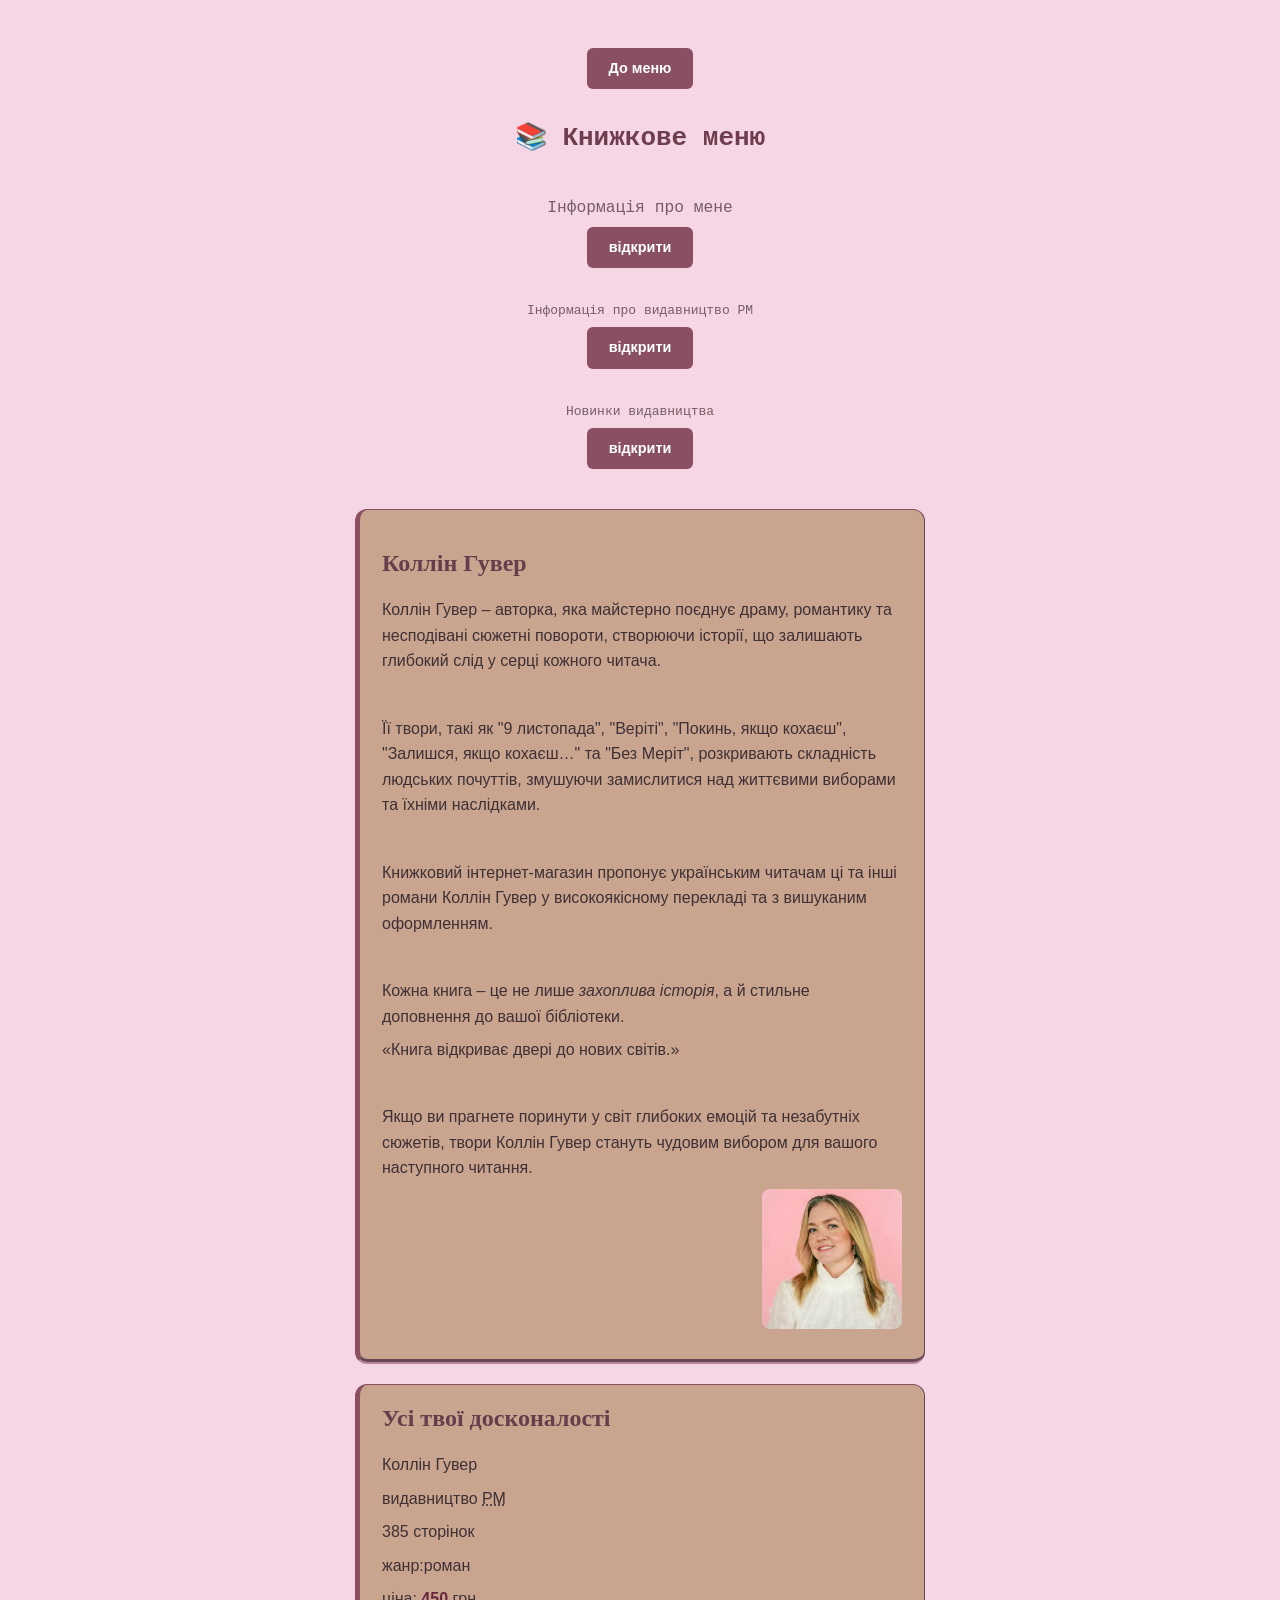
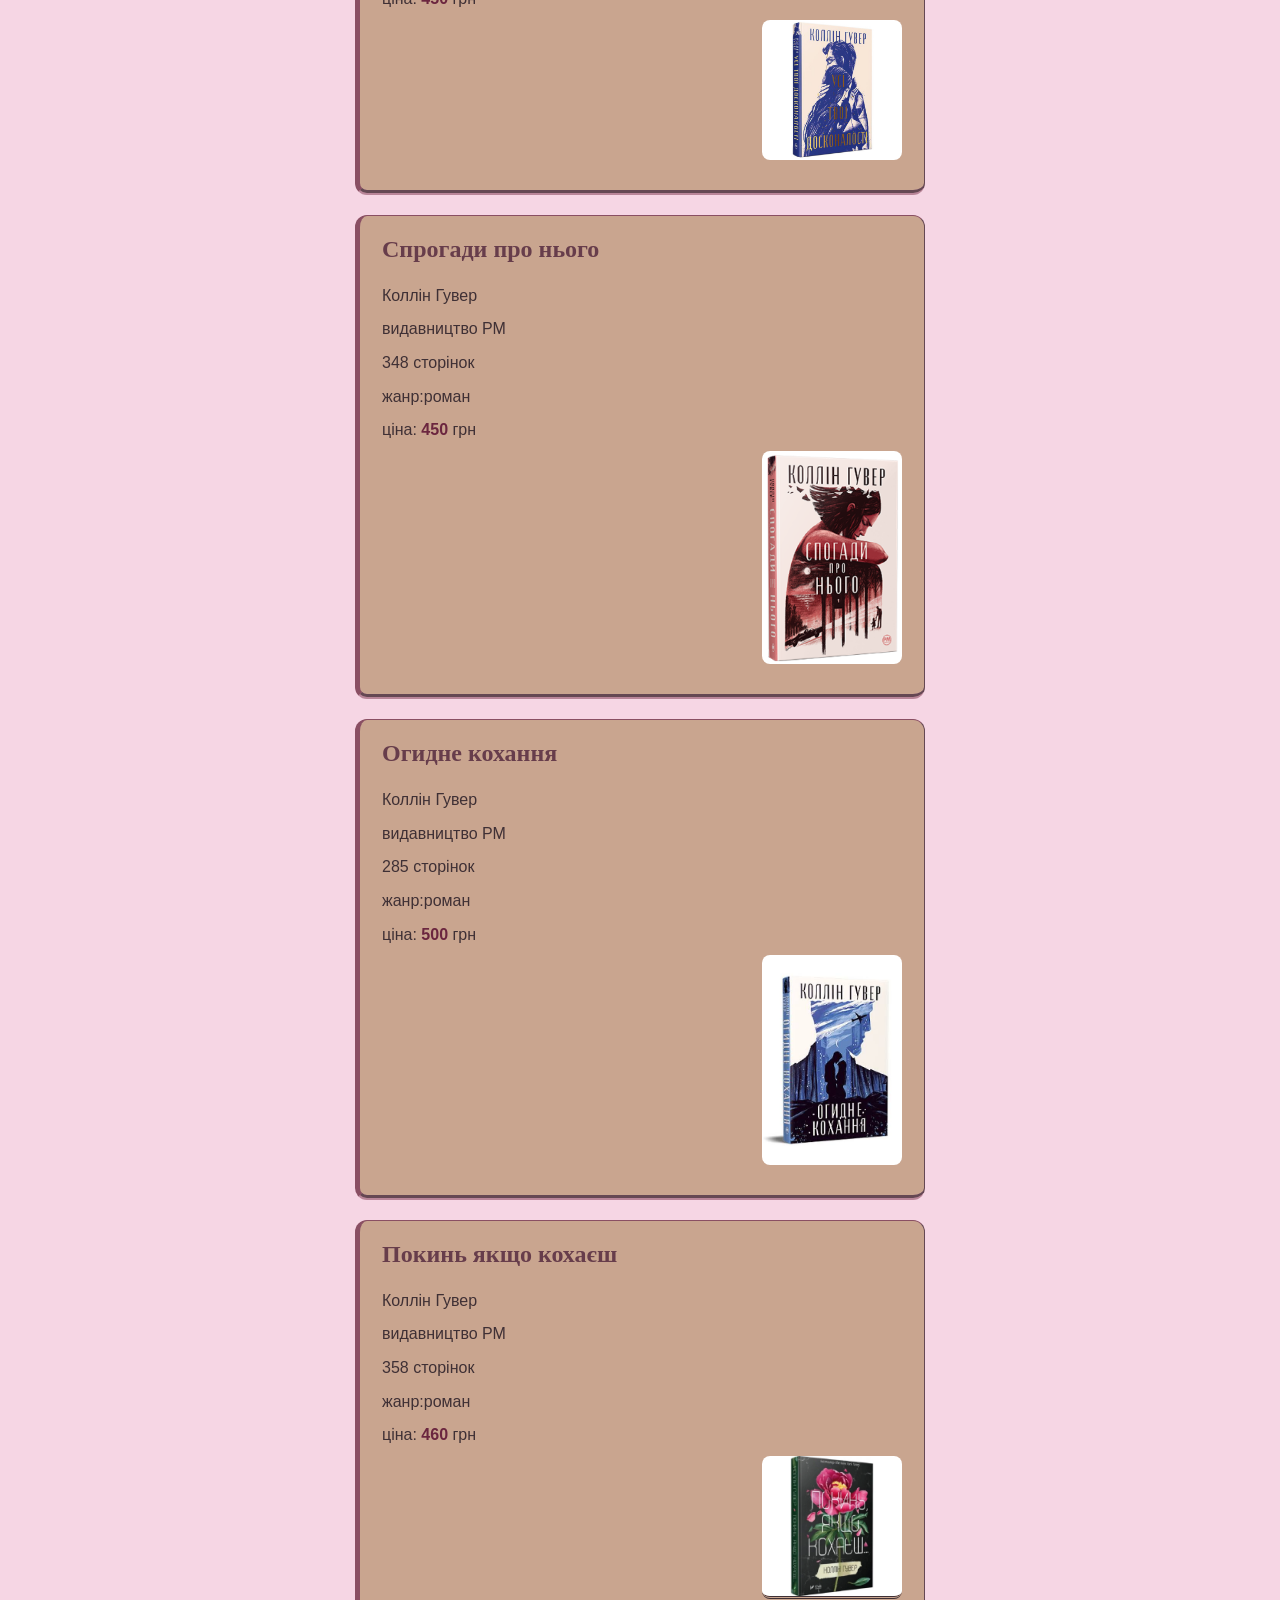
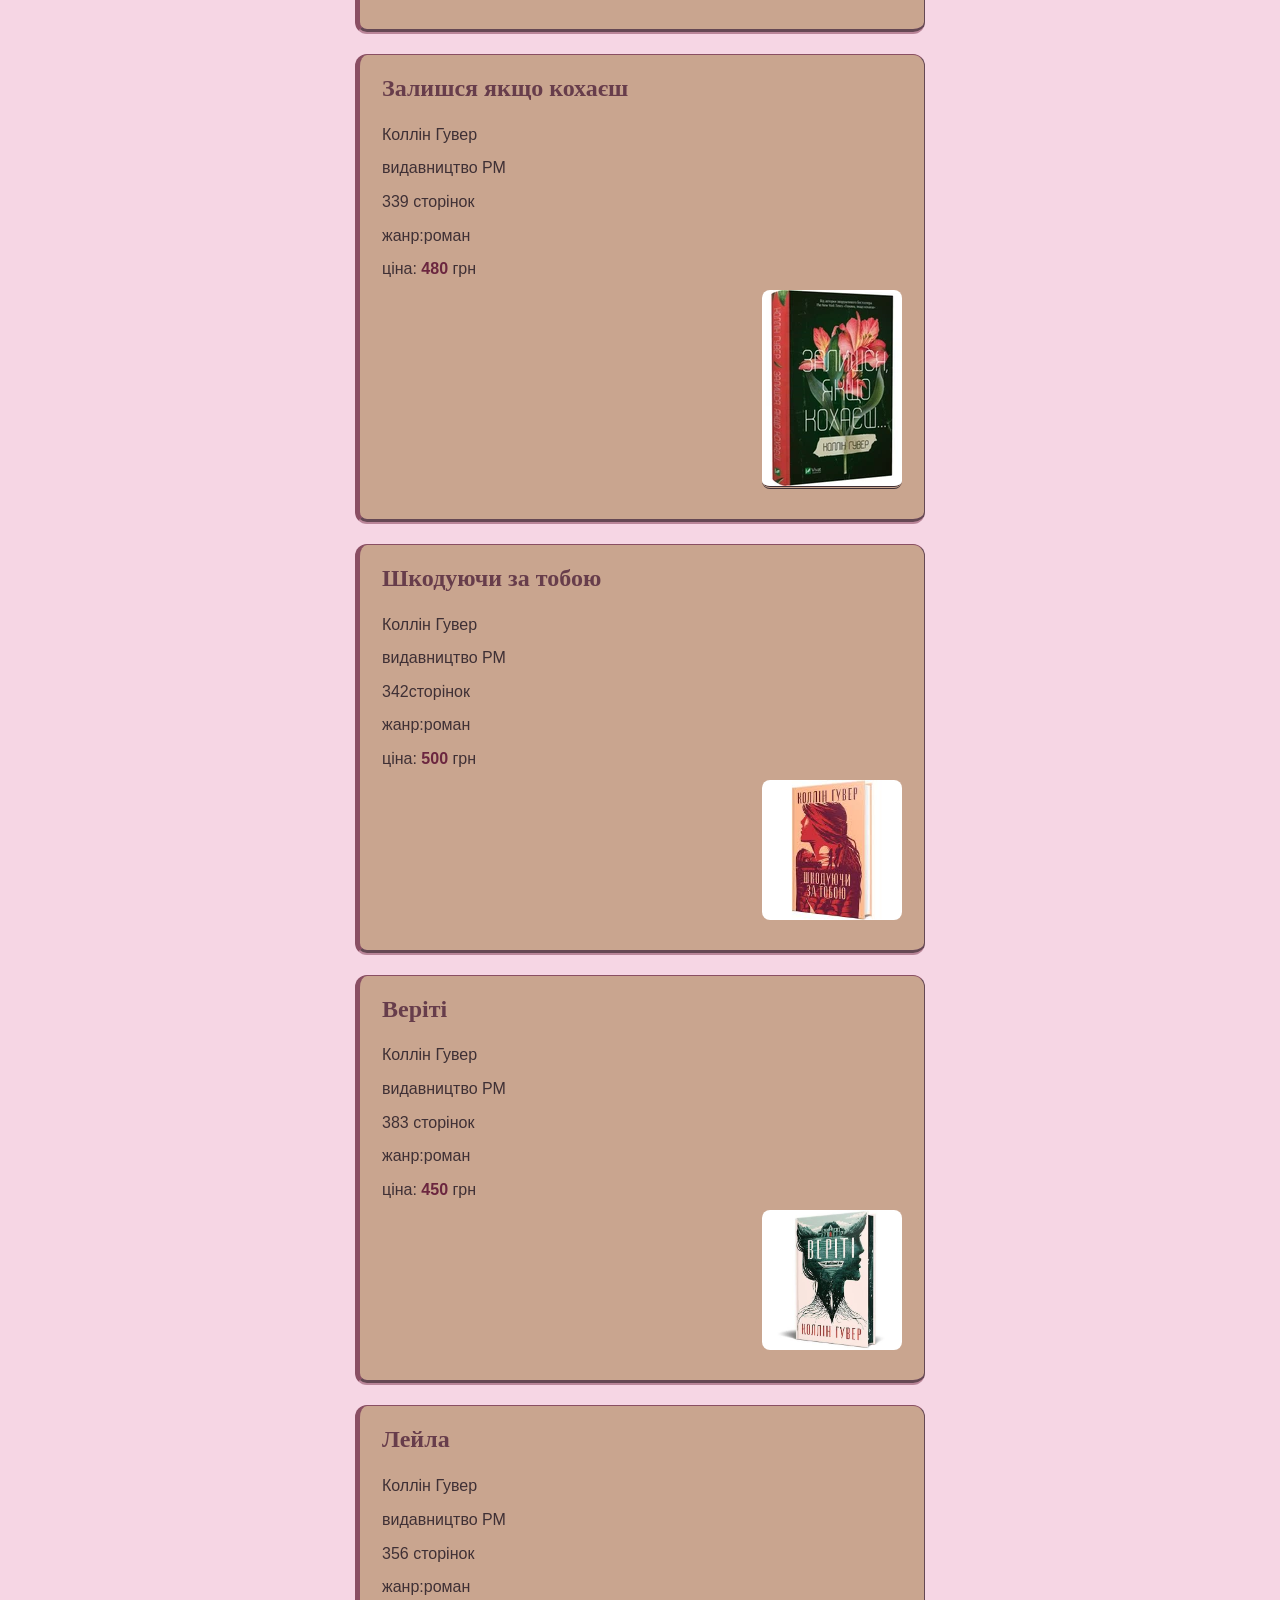
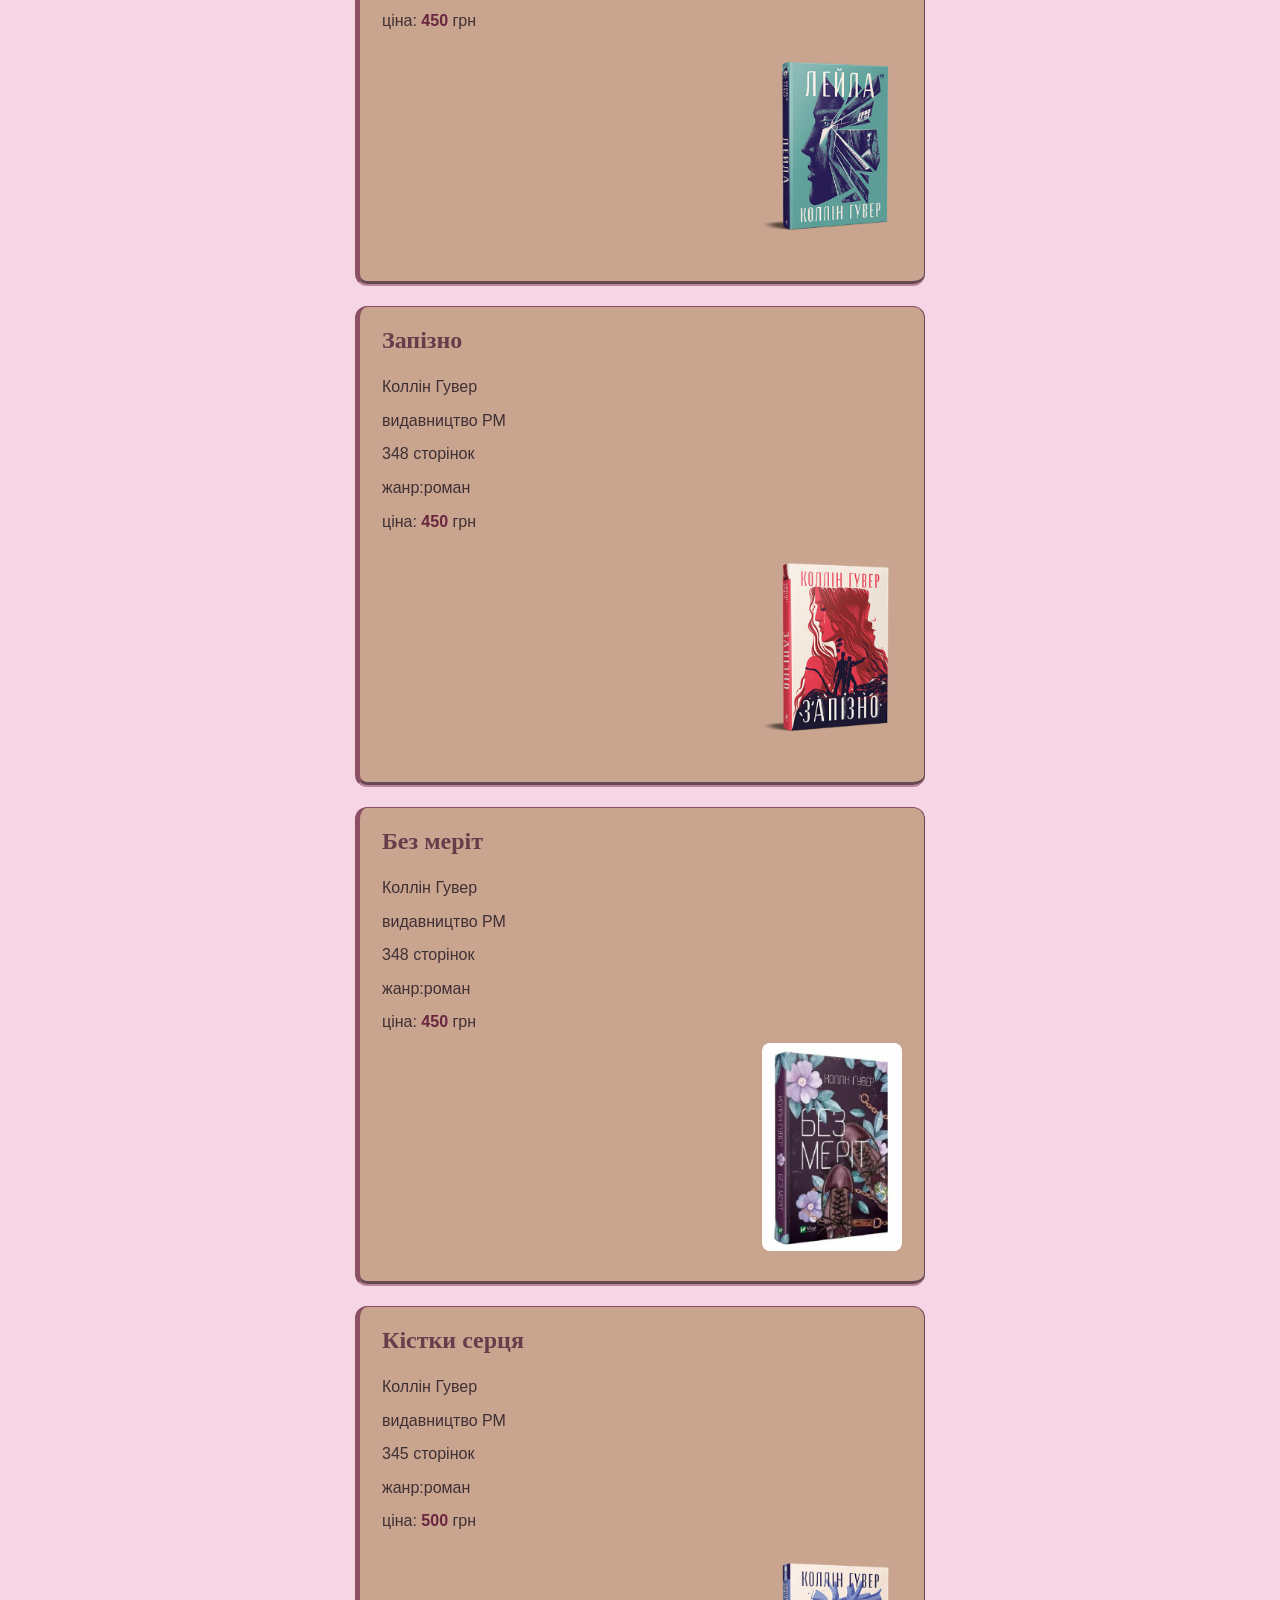
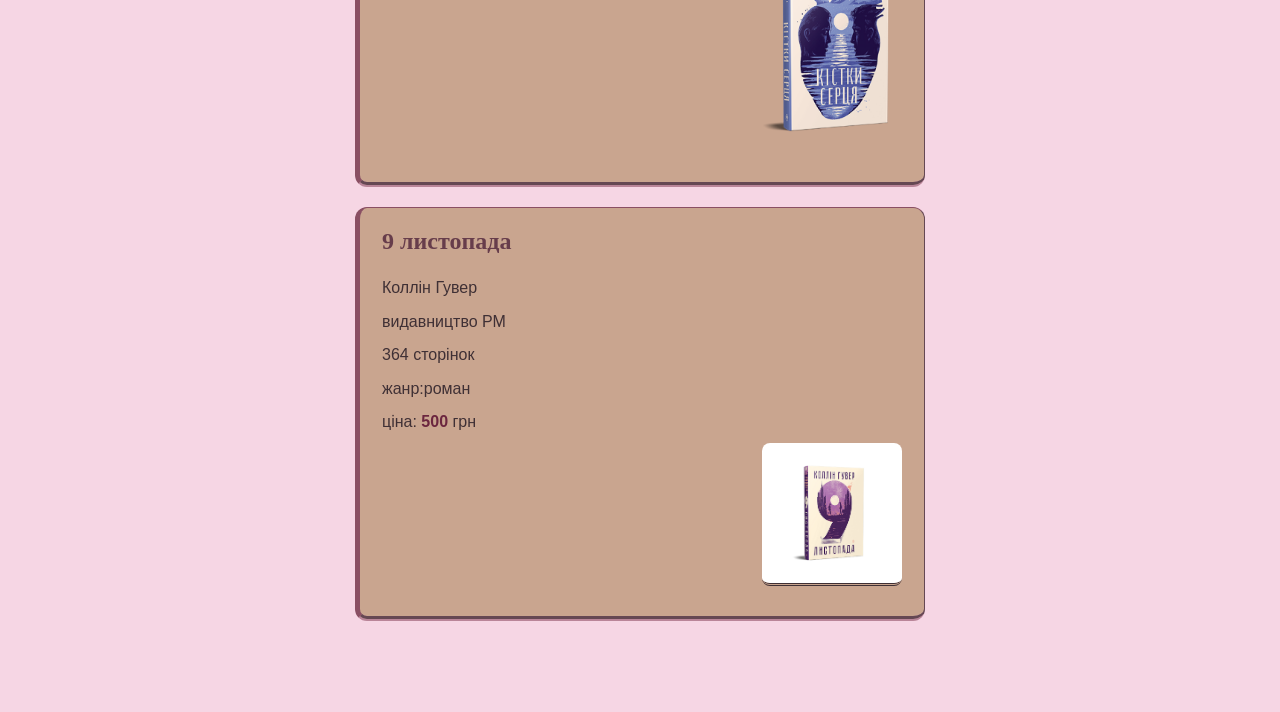
==== commit 1f912d84: "Lab 3" ====
--- a/index.html
+++ b/index.html
@@ -9,6 +9,7 @@
     <title>Книжкове меню — книги Коллін Гувер</title>
 </head>
 <body>
+    <a class="menu-link" href="menu.html">До меню</a>
     <header>
         <h1 class="menu-heading"><tt title="Книжкове меню" id="menu-title" class="menu-title">Книжкове меню</tt></h1>
         <p class="menu-text" style="font-size: 1.25em;" dir="auto" align="center"> <code title="Інформація про мене" id="info-about-me">Інформація про мене</code> </p>
--- a/style.css
+++ b/style.css
@@ -248,3 +248,38 @@
     font-weight: 700;
 }
 
+/* Сторінки нової лабораторної роботи */
+.lab-page {
+    max-width: 760px;
+}
+
+.lab-page a {
+    color: #6f3d50;
+}
+
+.lab-page .menu-link {
+    color: #fff;
+}
+
+.site-menu {
+    padding-left: 24px;
+    list-style-type: disc;
+}
+
+.site-menu li {
+    margin-bottom: 10px;
+}
+
+.services {
+    list-style-type: square;
+}
+
+.terms dt {
+    margin-top: 12px;
+    font-weight: bold;
+}
+
+.terms dd {
+    margin-left: 24px;
+}
+
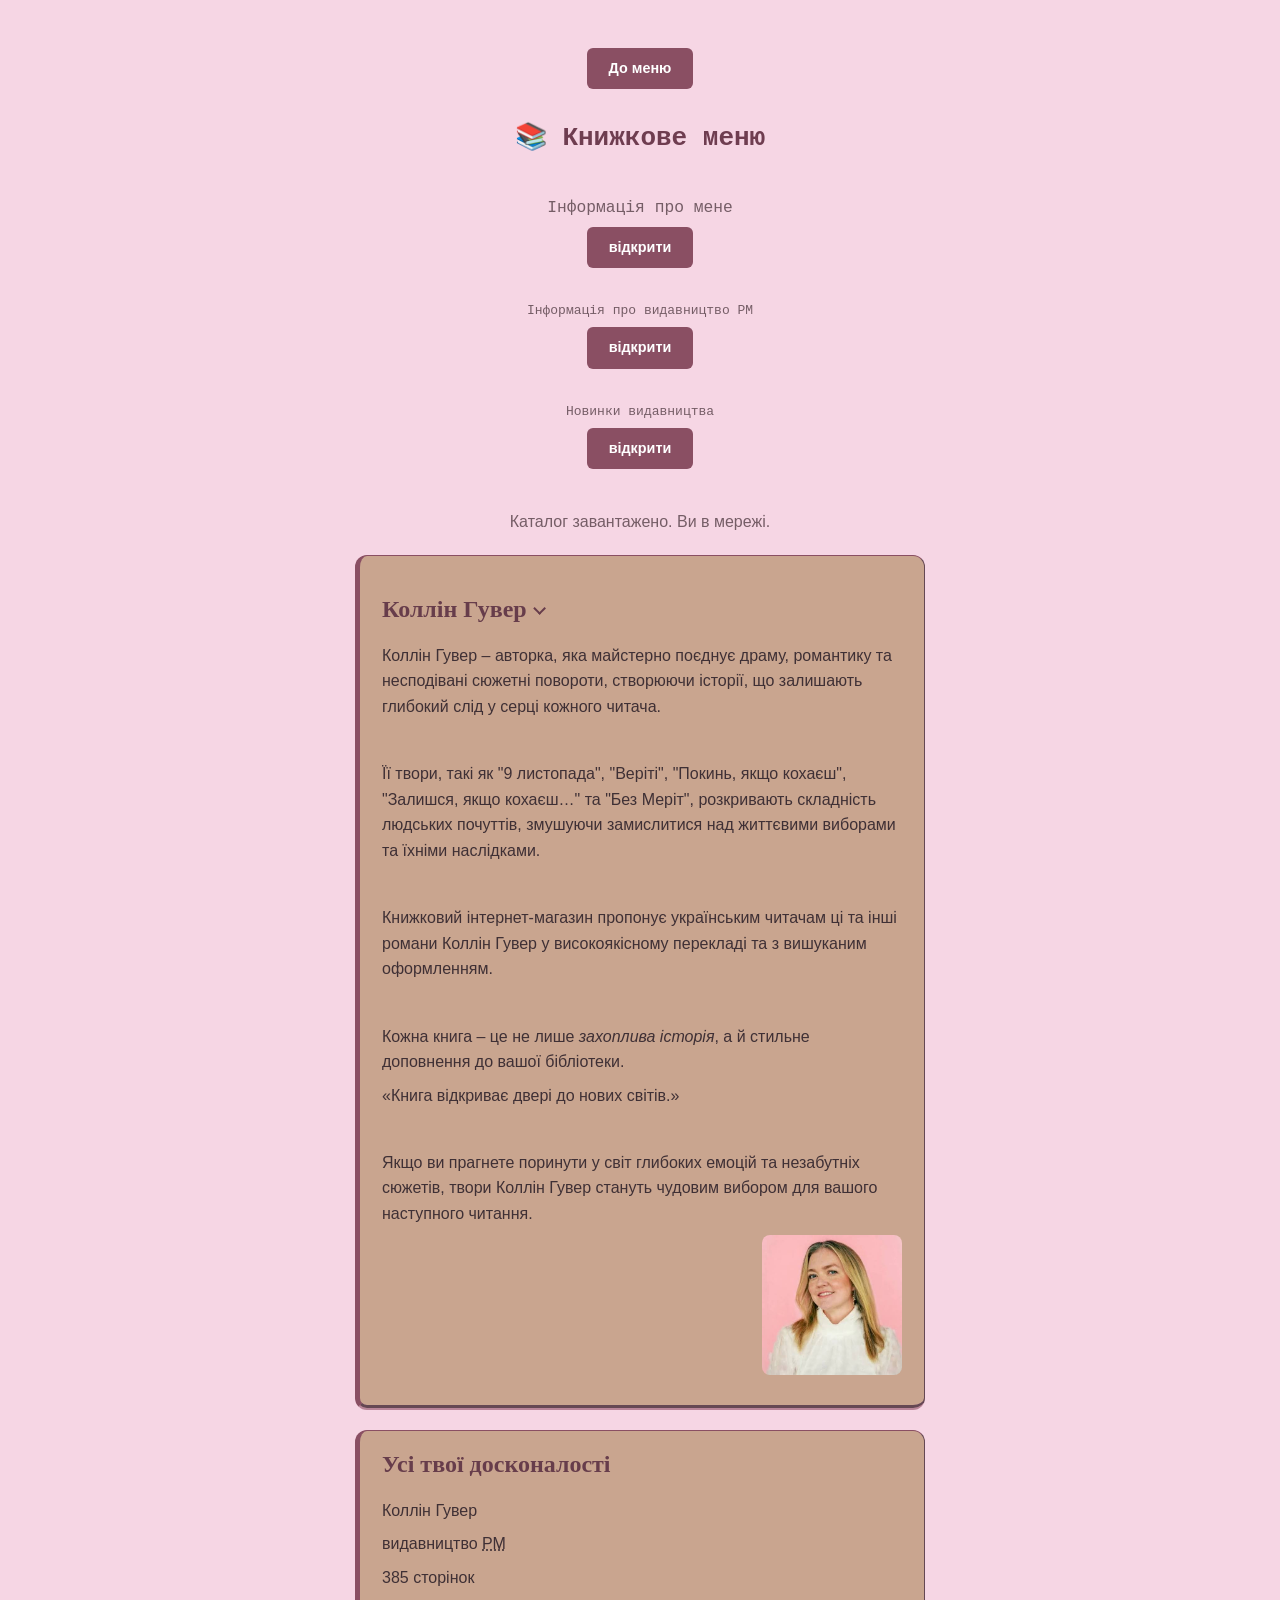
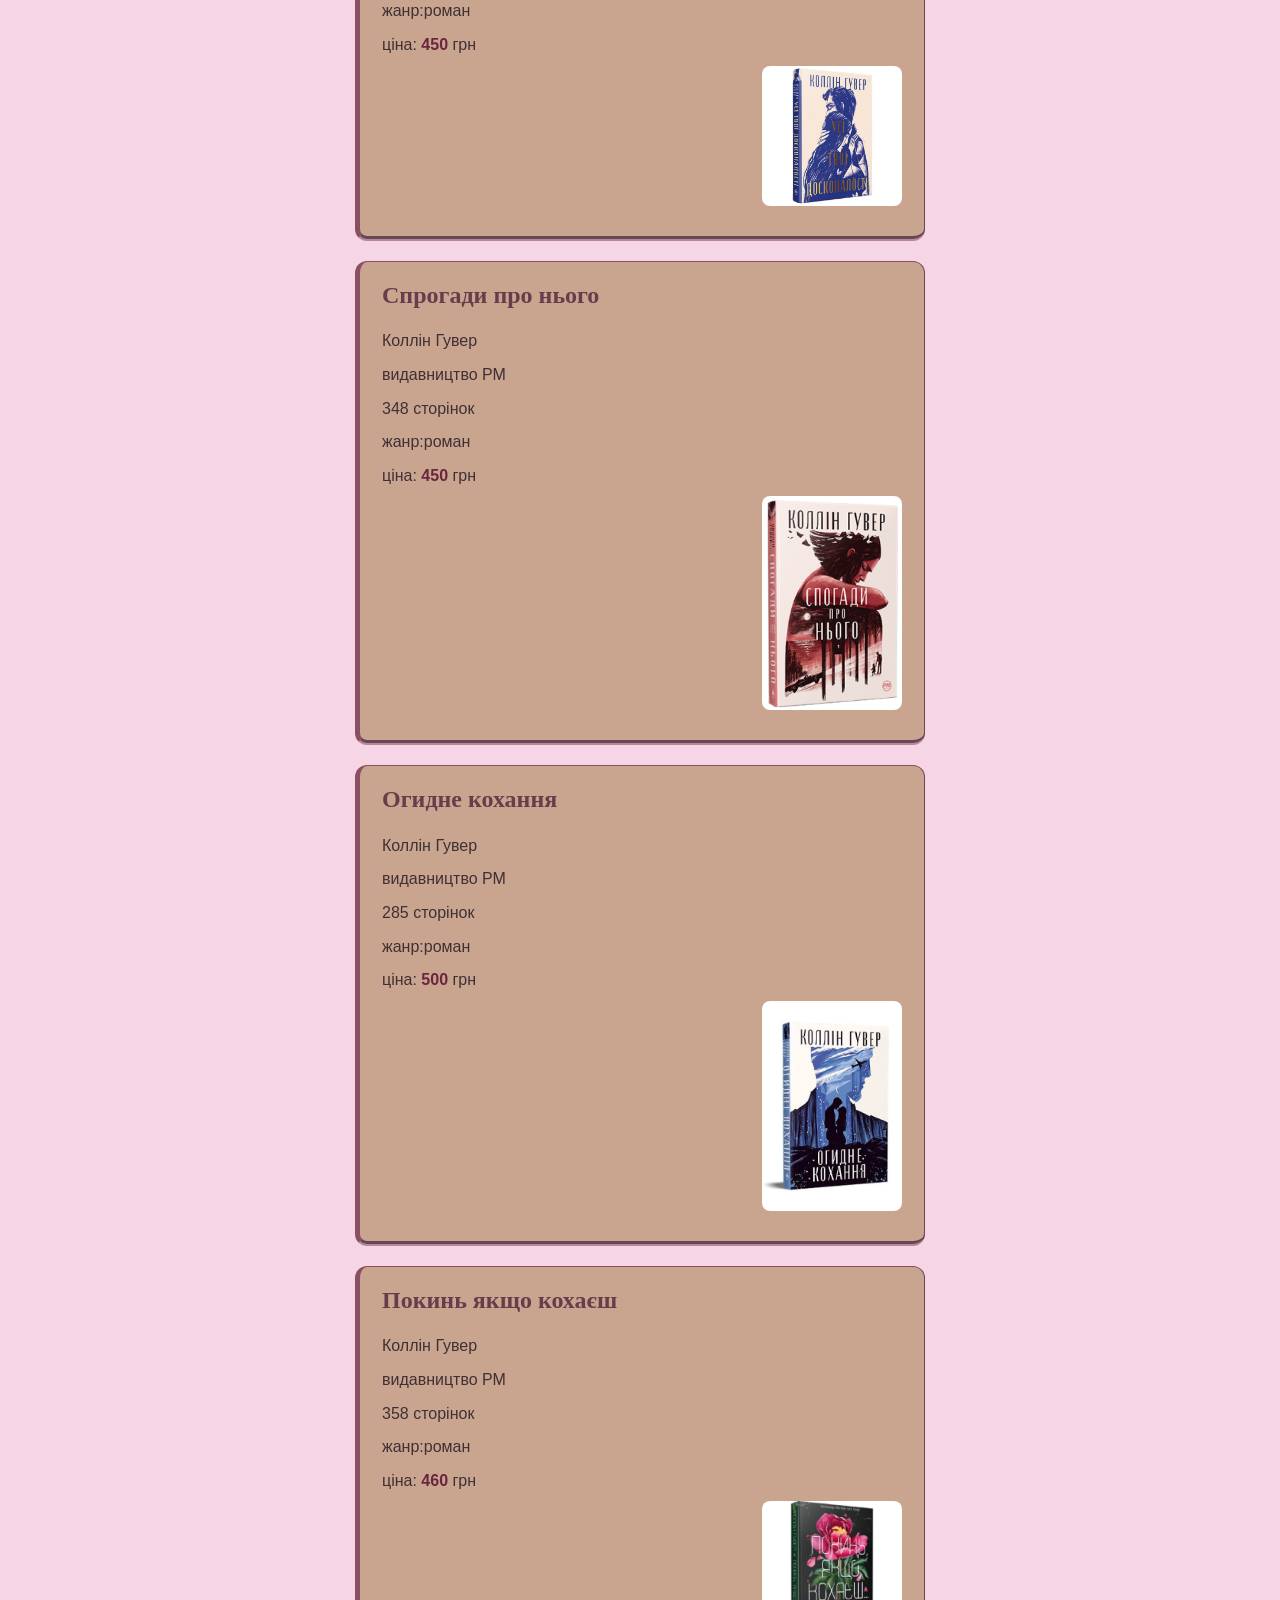
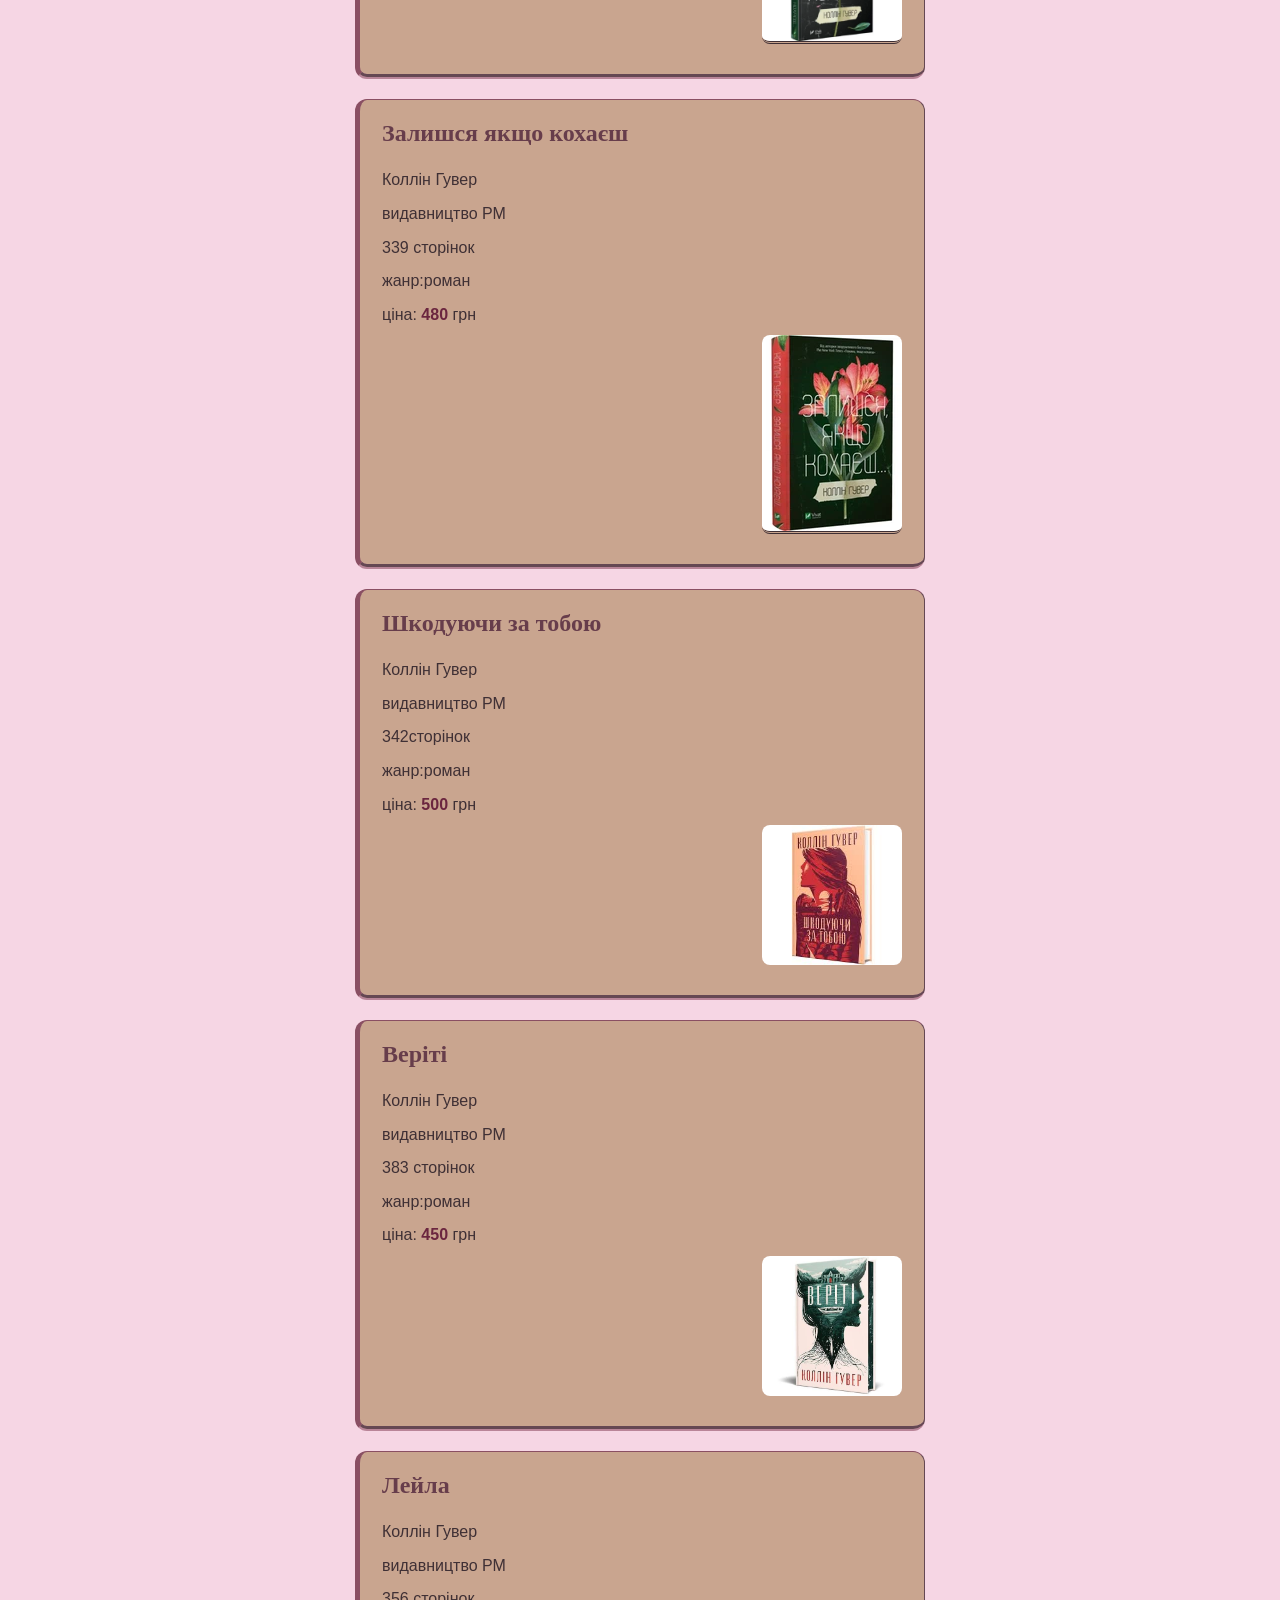
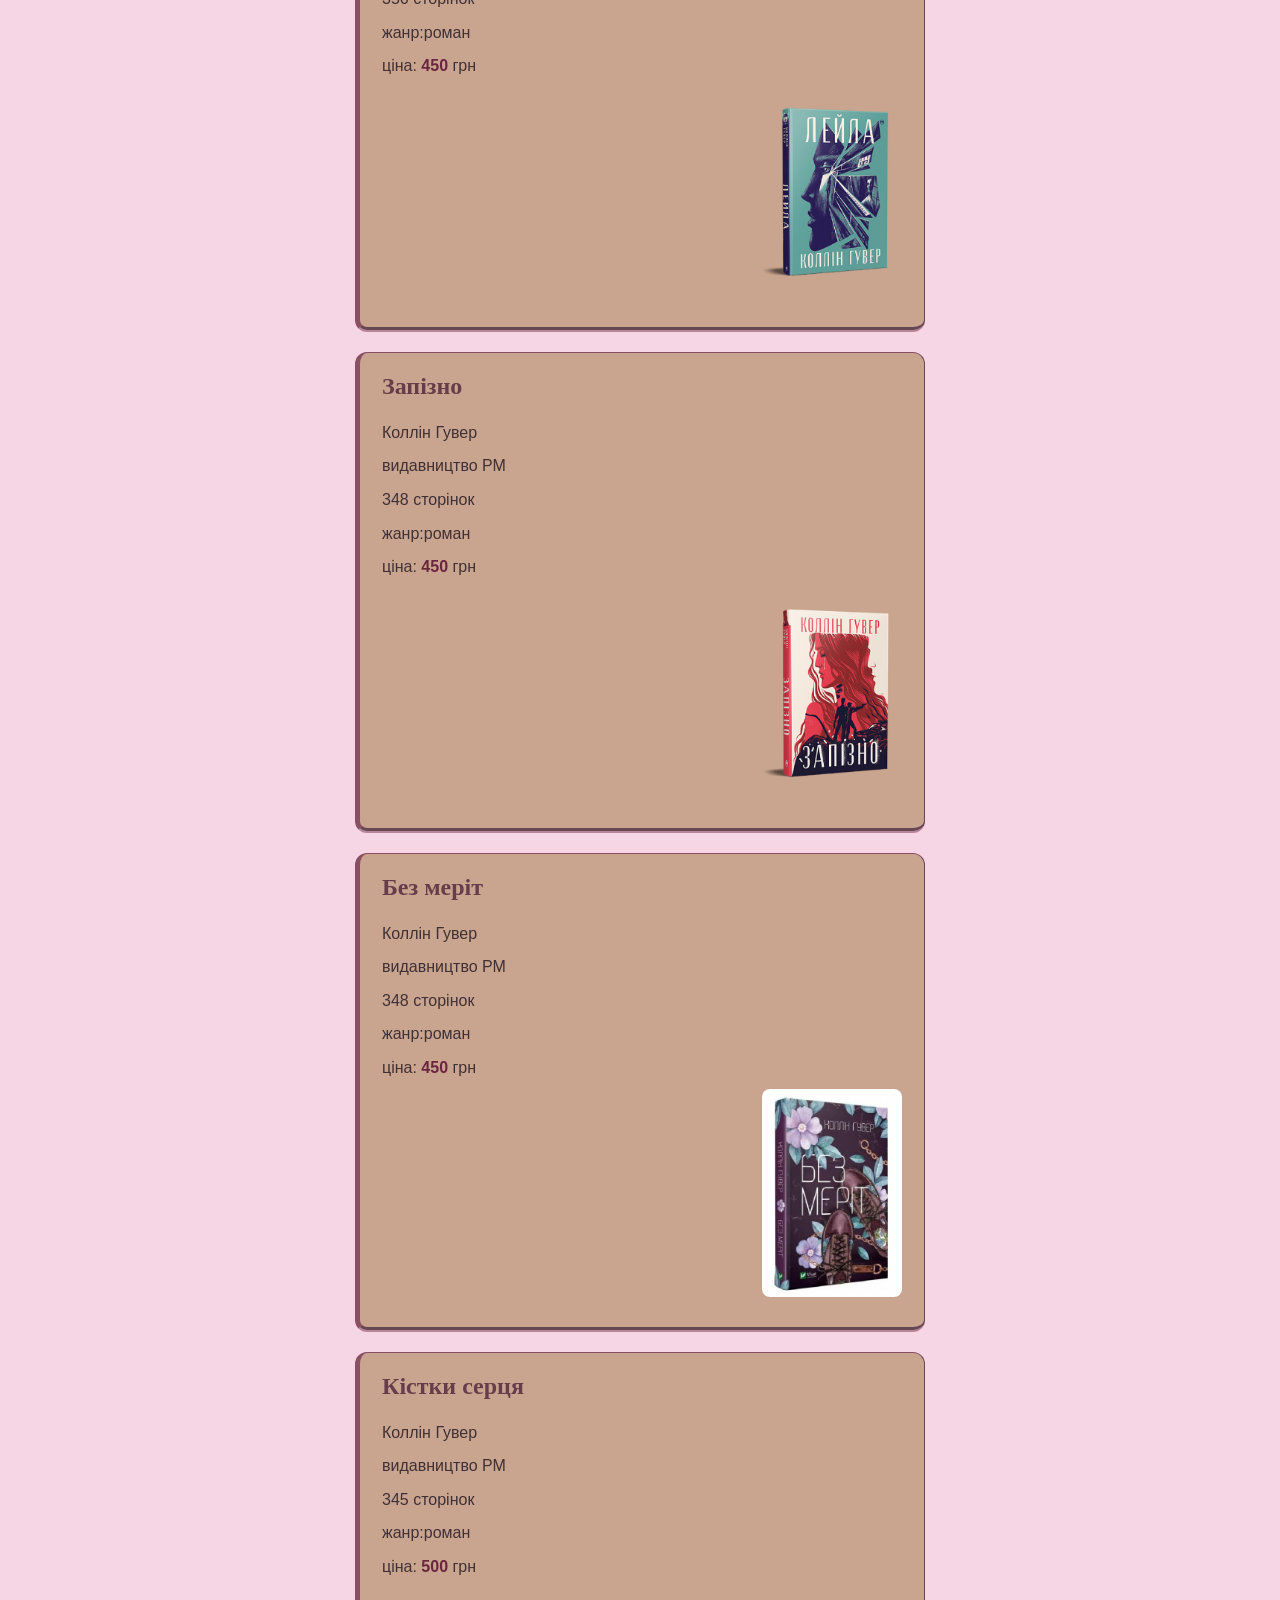
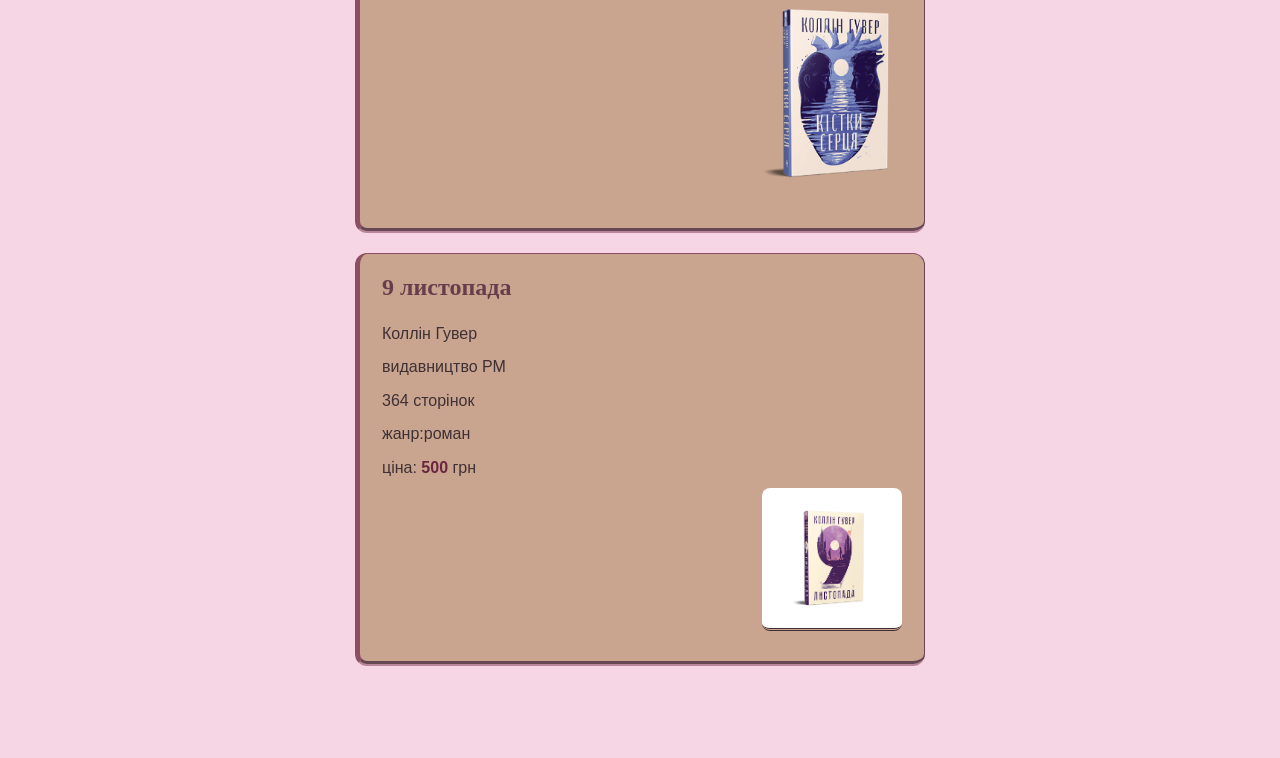
==== commit 7ab72b57: "Lab 7" ====
--- a/index.html
+++ b/index.html
@@ -6,9 +6,16 @@
     <meta name="description" content="Книжкове меню">
     <meta name="keywords" content="книги, меню, видавництво, РМ, Коллін Гувер">
     <link rel="stylesheet" href="style.css">
+    <style media="print">
+        #catalog-status, #author-status { display: none; }
+    </style>
     <title>Книжкове меню — книги Коллін Гувер</title>
 </head>
-<body>
+<body onload="showCatalogStatus('Каталог завантажено. ' + (navigator.onLine ? 'Ви в мережі.' : 'Ви офлайн.'))"
+      onoffline="showCatalogStatus('Ви офлайн.')"
+      ononline="showCatalogStatus('З’єднання з мережею відновлено.')"
+      onbeforeprint="showCatalogStatus('Каталог готується до друку.')"
+      onafterprint="showCatalogStatus('Перегляд для друку завершено.')">
     <a class="menu-link" href="menu.html">До меню</a>
     <header>
         <h1 class="menu-heading"><tt title="Книжкове меню" id="menu-title" class="menu-title">Книжкове меню</tt></h1>
@@ -19,19 +26,30 @@
         <p class="menu-text"> <code title="Новинки видавництва" id="new-releases">Новинки видавництва</code> </p>
         <a class="menu-link" href="new.html">відкрити</a>
     </header>
+    <p id="catalog-status" class="menu-text" role="status"></p>
     <section class="card book">
-        <h1>Коллін Гувер</h1>
-        <p>Коллін Гувер – авторка, яка майстерно поєднує драму, романтику та несподівані сюжетні повороти, створюючи історії, що залишають глибокий слід у серці кожного читача.</p>
-       <br style="font-size: 1.25em;" id="br1" class="br-author">
-        <p>Її твори, такі як "9 листопада", "Веріті", "Покинь, якщо кохаєш", "Залишся, якщо кохаєш…" та "Без Меріт", розкривають складність людських почуттів, змушуючи замислитися над життєвими виборами та їхніми наслідками.</p>
-        <br style="font-size: 1.25em;" id="br2" class="br-author">
-        <p>Книжковий інтернет-магазин пропонує українським читачам ці та інші романи Коллін Гувер у високоякісному перекладі та з вишуканим оформленням.</p>
-       <br style="font-size: 1.25em;" id="br3" class="br-author">
-        <p>Кожна книга – це не лише <i>захоплива історія</i>, а й стильне доповнення до вашої бібліотеки.</p>
-        <p>«Книга відкриває двері до нових світів.»</p>
-       <br style="font-size: 1.25em;" id="br4" class="br-author">
-        <p>Якщо ви прагнете поринути у світ глибоких емоцій та незабутніх сюжетів, твори Коллін Гувер стануть чудовим вибором для вашого наступного читання.</p>
-        <img src="images (3).jpeg" alt="book">
+        <h1 class="author-heading"
+            onmouseover="setAuthorHeadingState(this, 'hover', 'Натисніть, щоб згорнути або розгорнути опис авторки.')"
+            onmouseout="setAuthorHeadingState(this, '', 'Виділення заголовка знято.')"
+            onmousedown="setAuthorHeadingState(this, 'pressed', 'Заголовок натиснуто.')"
+            onmouseup="setAuthorHeadingState(this, 'hover', 'Кнопку миші відпущено.')"
+            onclick="toggleAuthorBio(this.querySelector('button'))">
+            <button type="button" aria-expanded="true" aria-controls="author-bio">Коллін Гувер</button>
+        </h1>
+        <div id="author-status" role="status"></div>
+        <div id="author-bio">
+            <p>Коллін Гувер – авторка, яка майстерно поєднує драму, романтику та несподівані сюжетні повороти, створюючи історії, що залишають глибокий слід у серці кожного читача.</p>
+            <br style="font-size: 1.25em;" id="br1" class="br-author">
+            <p>Її твори, такі як "9 листопада", "Веріті", "Покинь, якщо кохаєш", "Залишся, якщо кохаєш…" та "Без Меріт", розкривають складність людських почуттів, змушуючи замислитися над життєвими виборами та їхніми наслідками.</p>
+            <br style="font-size: 1.25em;" id="br2" class="br-author">
+            <p>Книжковий інтернет-магазин пропонує українським читачам ці та інші романи Коллін Гувер у високоякісному перекладі та з вишуканим оформленням.</p>
+            <br style="font-size: 1.25em;" id="br3" class="br-author">
+            <p>Кожна книга – це не лише <i>захоплива історія</i>, а й стильне доповнення до вашої бібліотеки.</p>
+            <p>«Книга відкриває двері до нових світів.»</p>
+            <br style="font-size: 1.25em;" id="br4" class="br-author">
+            <p>Якщо ви прагнете поринути у світ глибоких емоцій та незабутніх сюжетів, твори Коллін Гувер стануть чудовим вибором для вашого наступного читання.</p>
+            <img src="images (3).jpeg" alt="book">
+        </div>
     </section>
     <div class="card book">
         <h2>Усі твої досконалості</h2>
@@ -40,7 +58,7 @@
         <p>385 сторінок</p>
         <p>жанр:роман</p>
         <p>ціна: <var>450</var> грн</p>
-        <img src="74-500x500.jpg" alt="book">
+        <img class="book-cover" src="74-500x500.jpg" alt="book">
     </div>
      <div class="card book">
         <h2>Cпрогади про нього</h2>
@@ -49,7 +67,7 @@
         <p>348 сторінок</p>
         <p>жанр:роман</p>
         <p>ціна: <var>450</var> грн</p>
-        <img src="spogadysite-1500x2250.png" alt="book">
+        <img class="book-cover" src="spogadysite-1500x2250.png" alt="book">
     </div>
     <div class="card book">
         <h2>Огидне кохання</h2>
@@ -58,7 +76,7 @@
         <p>285 сторінок</p>
         <p>жанр:роман</p>
         <p>ціна: <var>500</var> грн</p>
-        <img src="images.jpeg" alt="book">
+        <img class="book-cover" src="images.jpeg" alt="book">
     </div>
     <div class="card book">
         <h2>Покинь якщо кохаєш</h2>
@@ -141,5 +159,29 @@
         <p>ціна: <var>500</var> грн</p>
         <img src="582135912.webp" alt="book">
     </div>
+    <script>
+        function showCatalogStatus(message) {
+            document.getElementById('catalog-status').textContent = message;
+        }
+
+        const authorStatus = document.getElementById('author-status');
+
+        function setAuthorHeadingState(heading, state, message) {
+            heading.dataset.state = state;
+            authorStatus.textContent = message;
+        }
+
+        function toggleAuthorBio(button) {
+            const bio = document.getElementById('author-bio');
+            bio.hidden = !bio.hidden;
+            button.setAttribute('aria-expanded', String(!bio.hidden));
+            authorStatus.textContent = bio.hidden ? 'Опис авторки згорнуто.' : 'Опис авторки розгорнуто.';
+        }
+
+        for (const cover of document.querySelectorAll('.book-cover')) {
+            cover.onmouseover = () => cover.classList.add('is-highlighted');
+            cover.onmouseout = () => cover.classList.remove('is-highlighted');
+        }
+    </script>
 </body>
 </html>
--- a/style.css
+++ b/style.css
@@ -233,9 +233,51 @@
     margin-top: 0;
 }
 
+.author-heading {
+    width: fit-content;
+}
+
+.author-heading button {
+    padding: 0;
+    border: 0;
+    background: transparent;
+    color: inherit;
+    font: inherit;
+    text-align: left;
+    cursor: pointer;
+}
+
+.author-heading button::after {
+    content: "";
+    display: inline-block;
+    width: 0.3em;
+    height: 0.3em;
+    margin-left: 0.35em;
+    border-right: 2px solid currentColor;
+    border-bottom: 2px solid currentColor;
+    vertical-align: 0.15em;
+    transform: rotate(45deg);
+}
+
+.author-heading button[aria-expanded="false"]::after {
+    transform: rotate(-45deg);
+}
+
+.author-heading[data-state="hover"] button {
+    text-decoration: underline;
+}
+
+.author-heading[data-state="pressed"] button {
+    background: #f6d6e4;
+}
+
 .book img {
     width: 140px;
     margin: 0 0 10px 20px;
+}
+
+.book-cover.is-highlighted {
+    outline: 3px solid #8a4f63;
 }
 
 .book p {
@@ -248,38 +290,50 @@
     font-weight: 700;
 }
 
-/* Сторінки нової лабораторної роботи */
-.lab-page {
-    max-width: 760px;
-}
-
-.lab-page a {
-    color: #6f3d50;
-}
-
-.lab-page .menu-link {
-    color: #fff;
-}
-
-.site-menu {
-    padding-left: 24px;
-    list-style-type: disc;
-}
-
-.site-menu li {
-    margin-bottom: 10px;
-}
-
-.services {
-    list-style-type: square;
-}
-
-.terms dt {
-    margin-top: 12px;
+/* Таблиця асортименту */
+.table-scroll { overflow-x: auto; }
+
+.books-table {
+    width: 100%;
+    min-width: 720px;
+    border-collapse: collapse;
+    background: #fff1f5;
+}
+
+.books-table caption {
+    margin-bottom: 12px;
     font-weight: bold;
 }
 
-.terms dd {
-    margin-left: 24px;
-}
-
+.books-table th,
+.books-table td {
+    border: 1px solid #6f3d50;
+    padding: 8px;
+    text-align: center;
+    vertical-align: middle;
+}
+
+.books-table th { background: #d7b39d; }
+
+/* Анкета читача */
+.reader-page { max-width: 600px; }
+
+.reader-page fieldset {
+    min-width: 0;
+    margin-bottom: 16px;
+    border: 1px solid #8a4f63;
+}
+
+.reader-page label { display: block; }
+
+.reader-page input,
+.reader-page select,
+.reader-page textarea,
+.reader-page button {
+    max-width: 100%;
+    box-sizing: border-box;
+    font: inherit;
+}
+
+.reader-page textarea { resize: vertical; }
+
